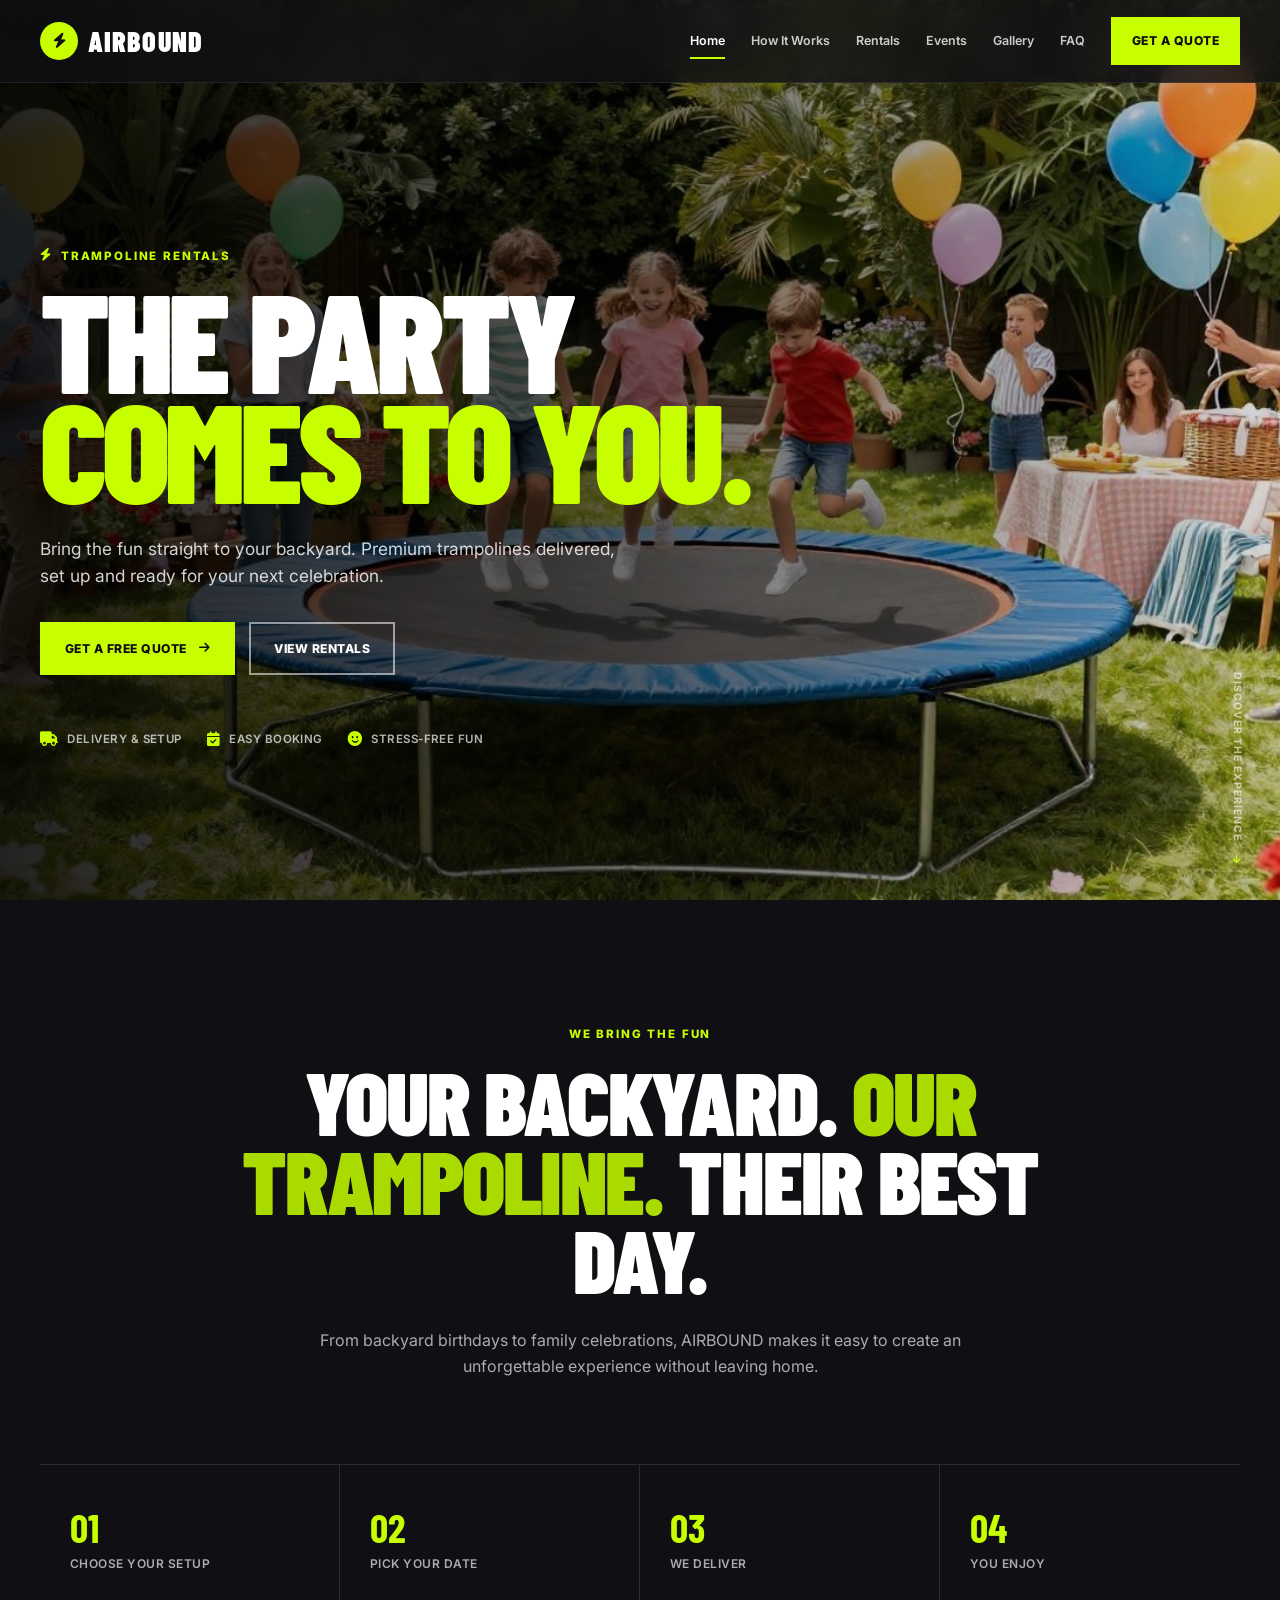
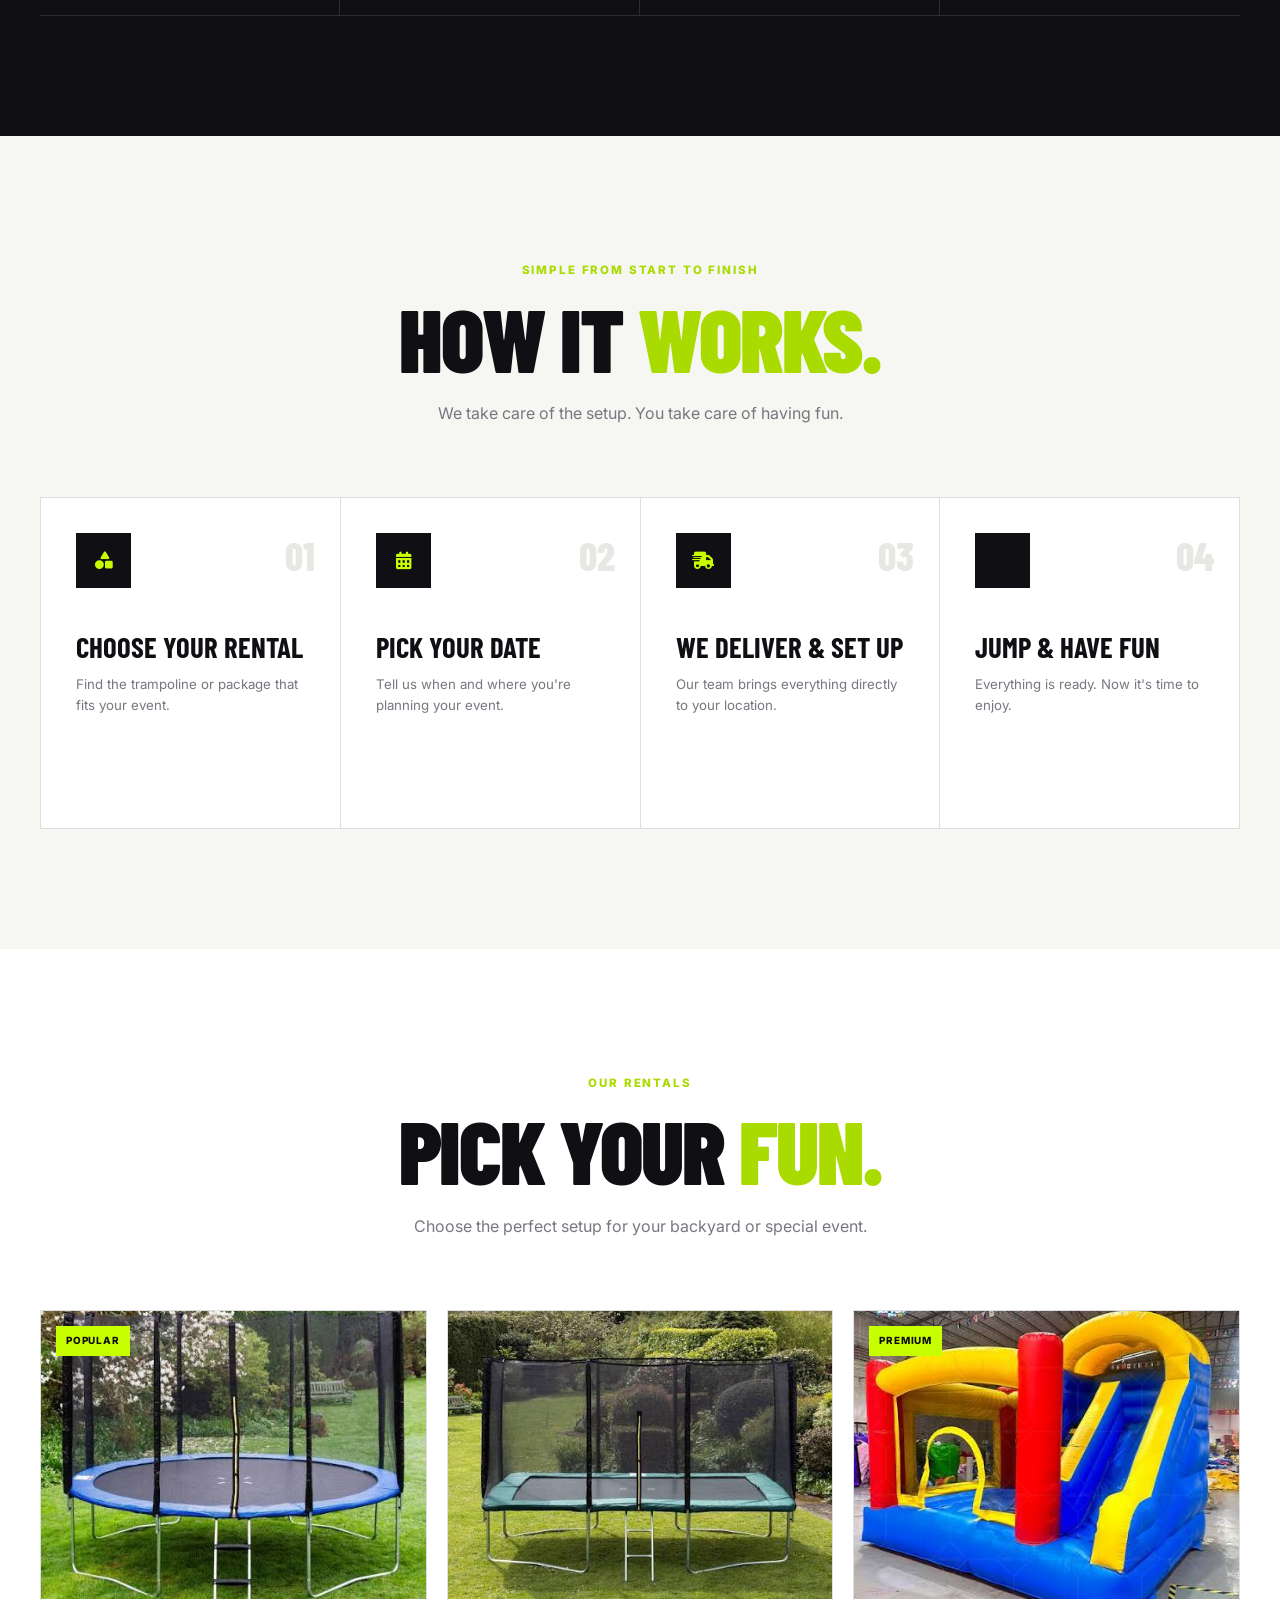
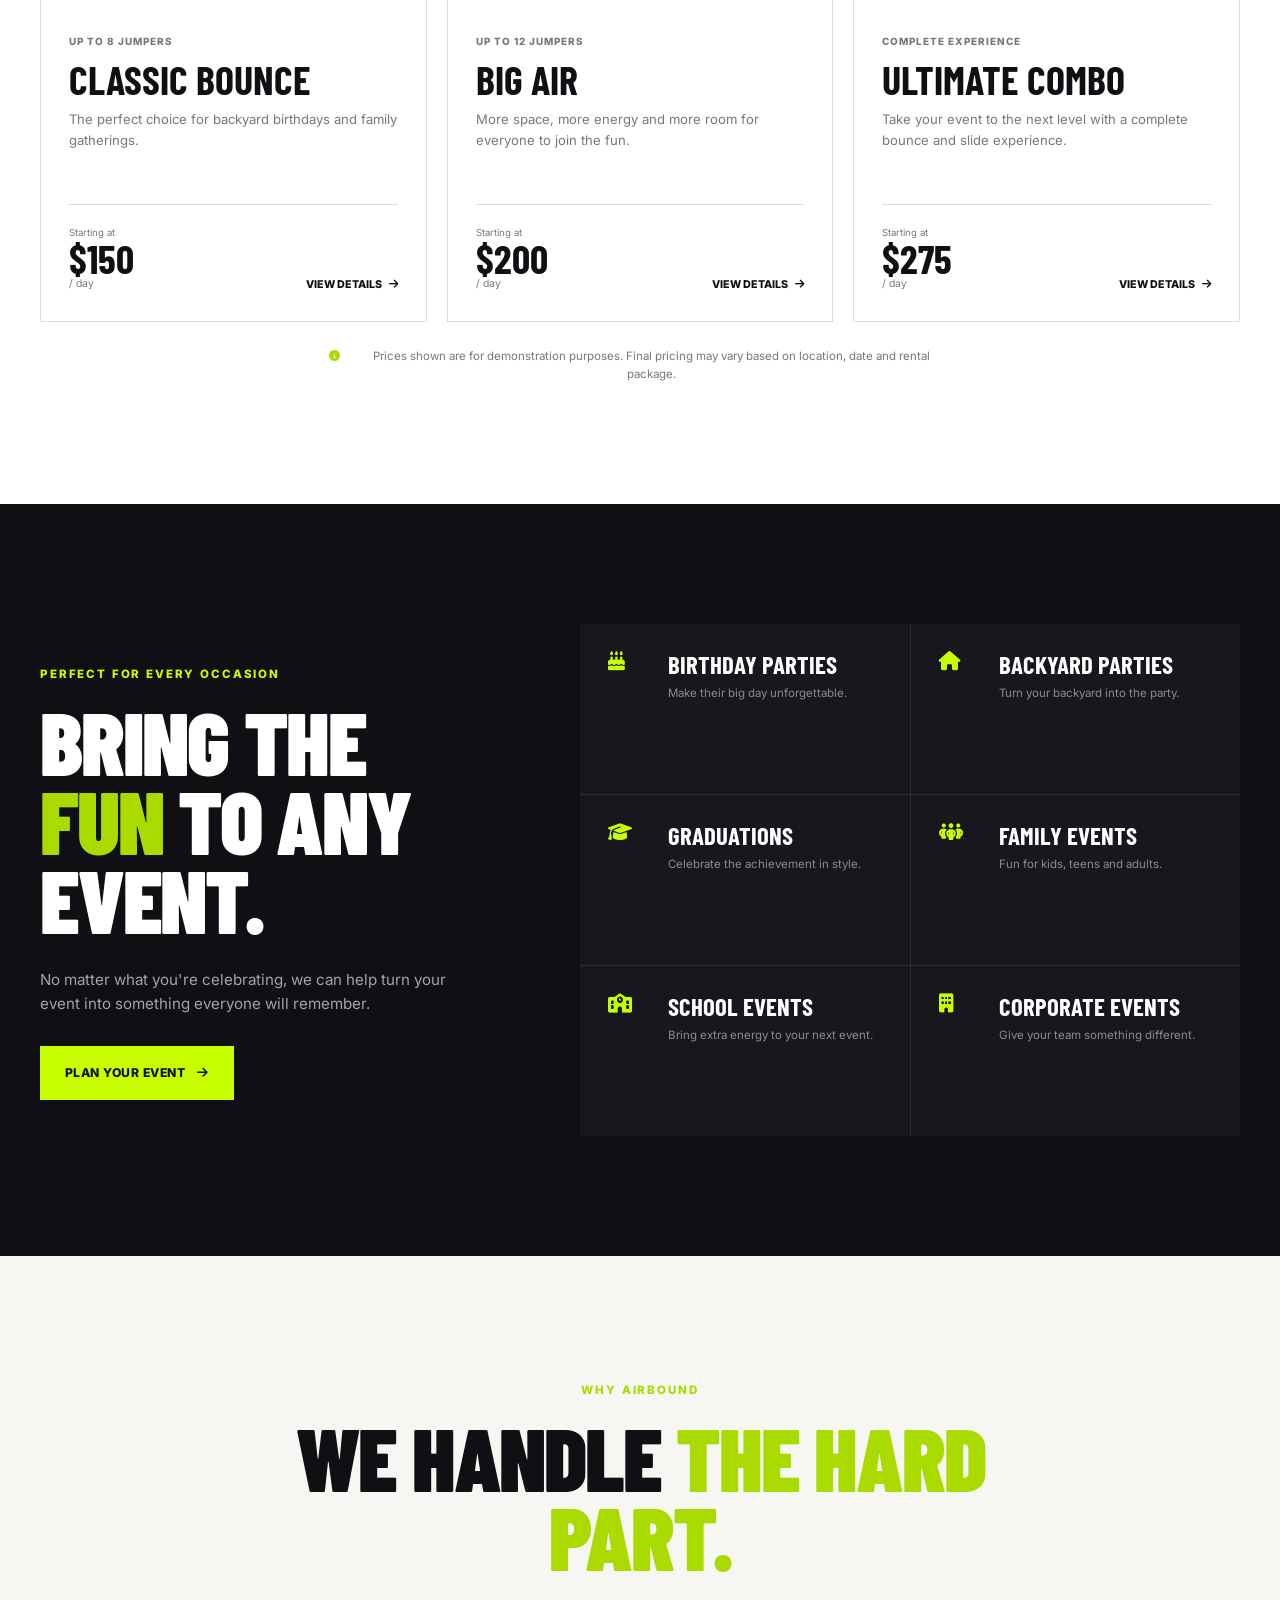
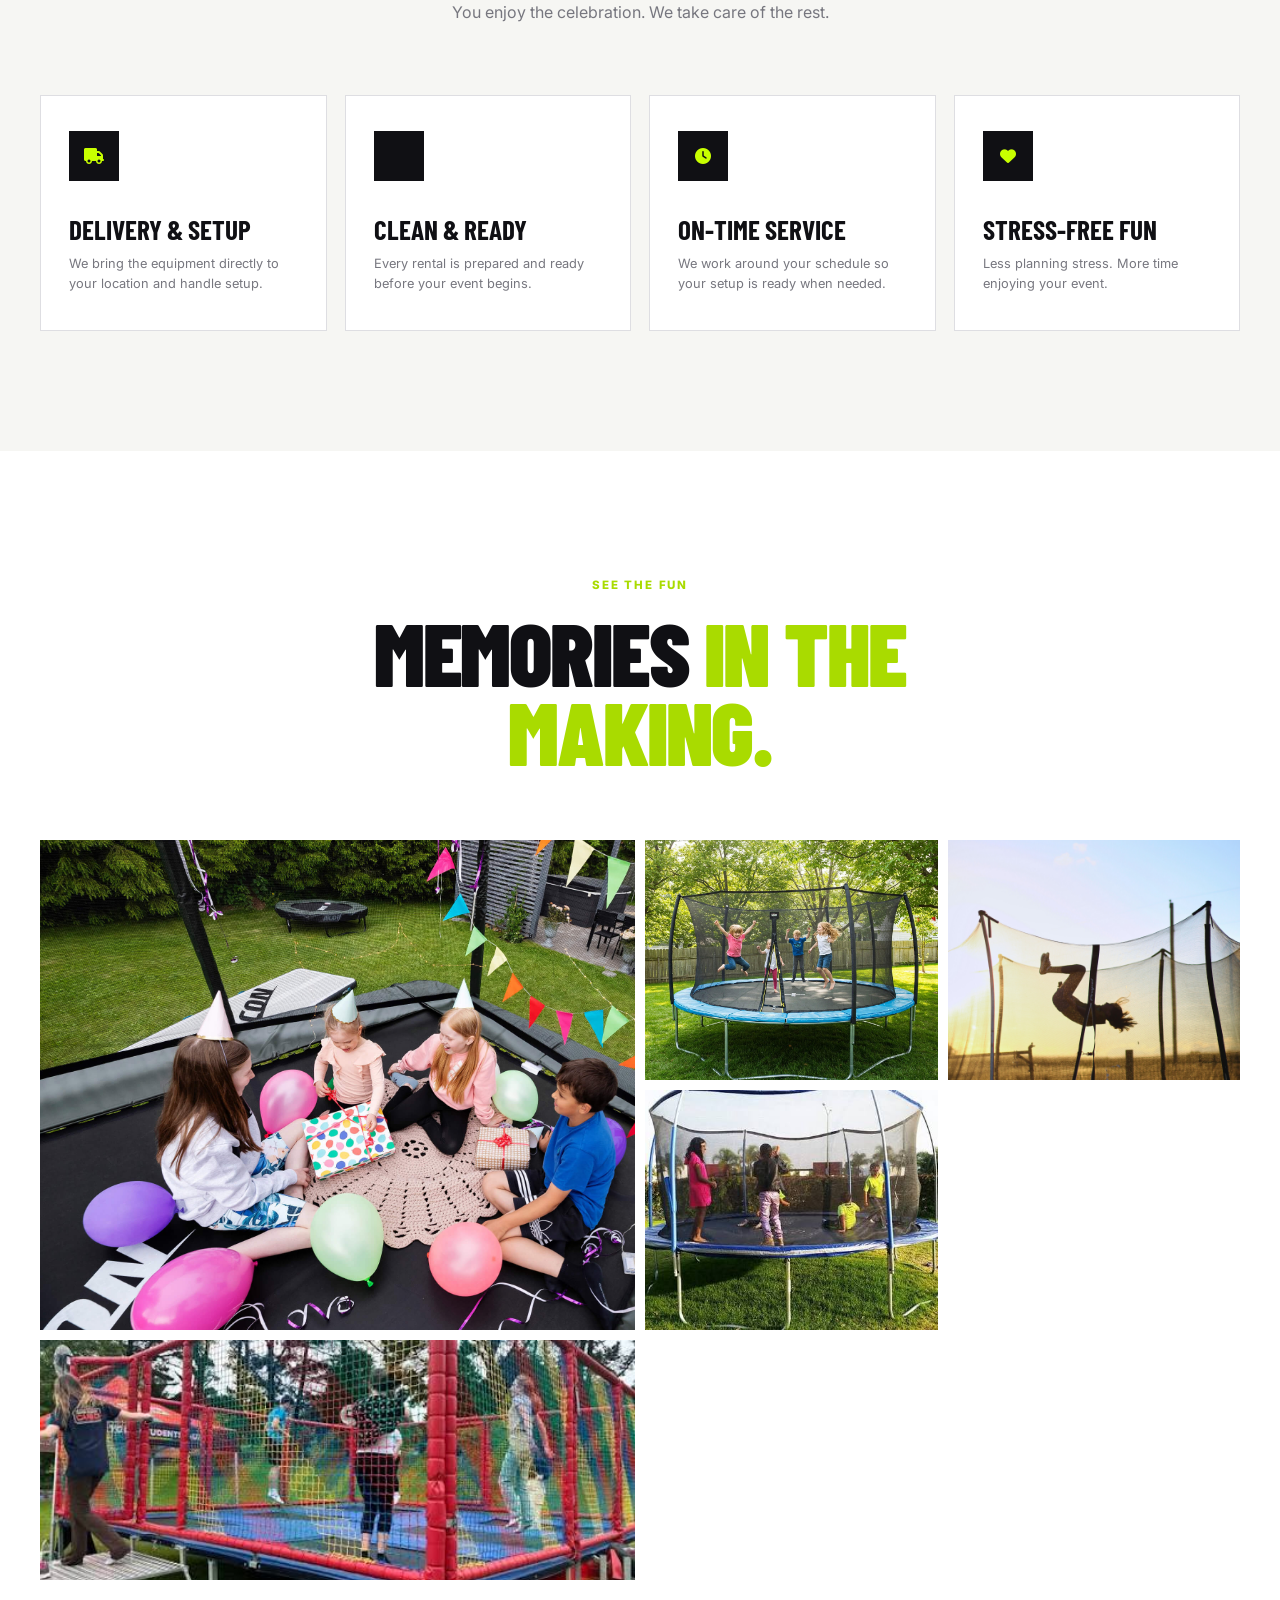
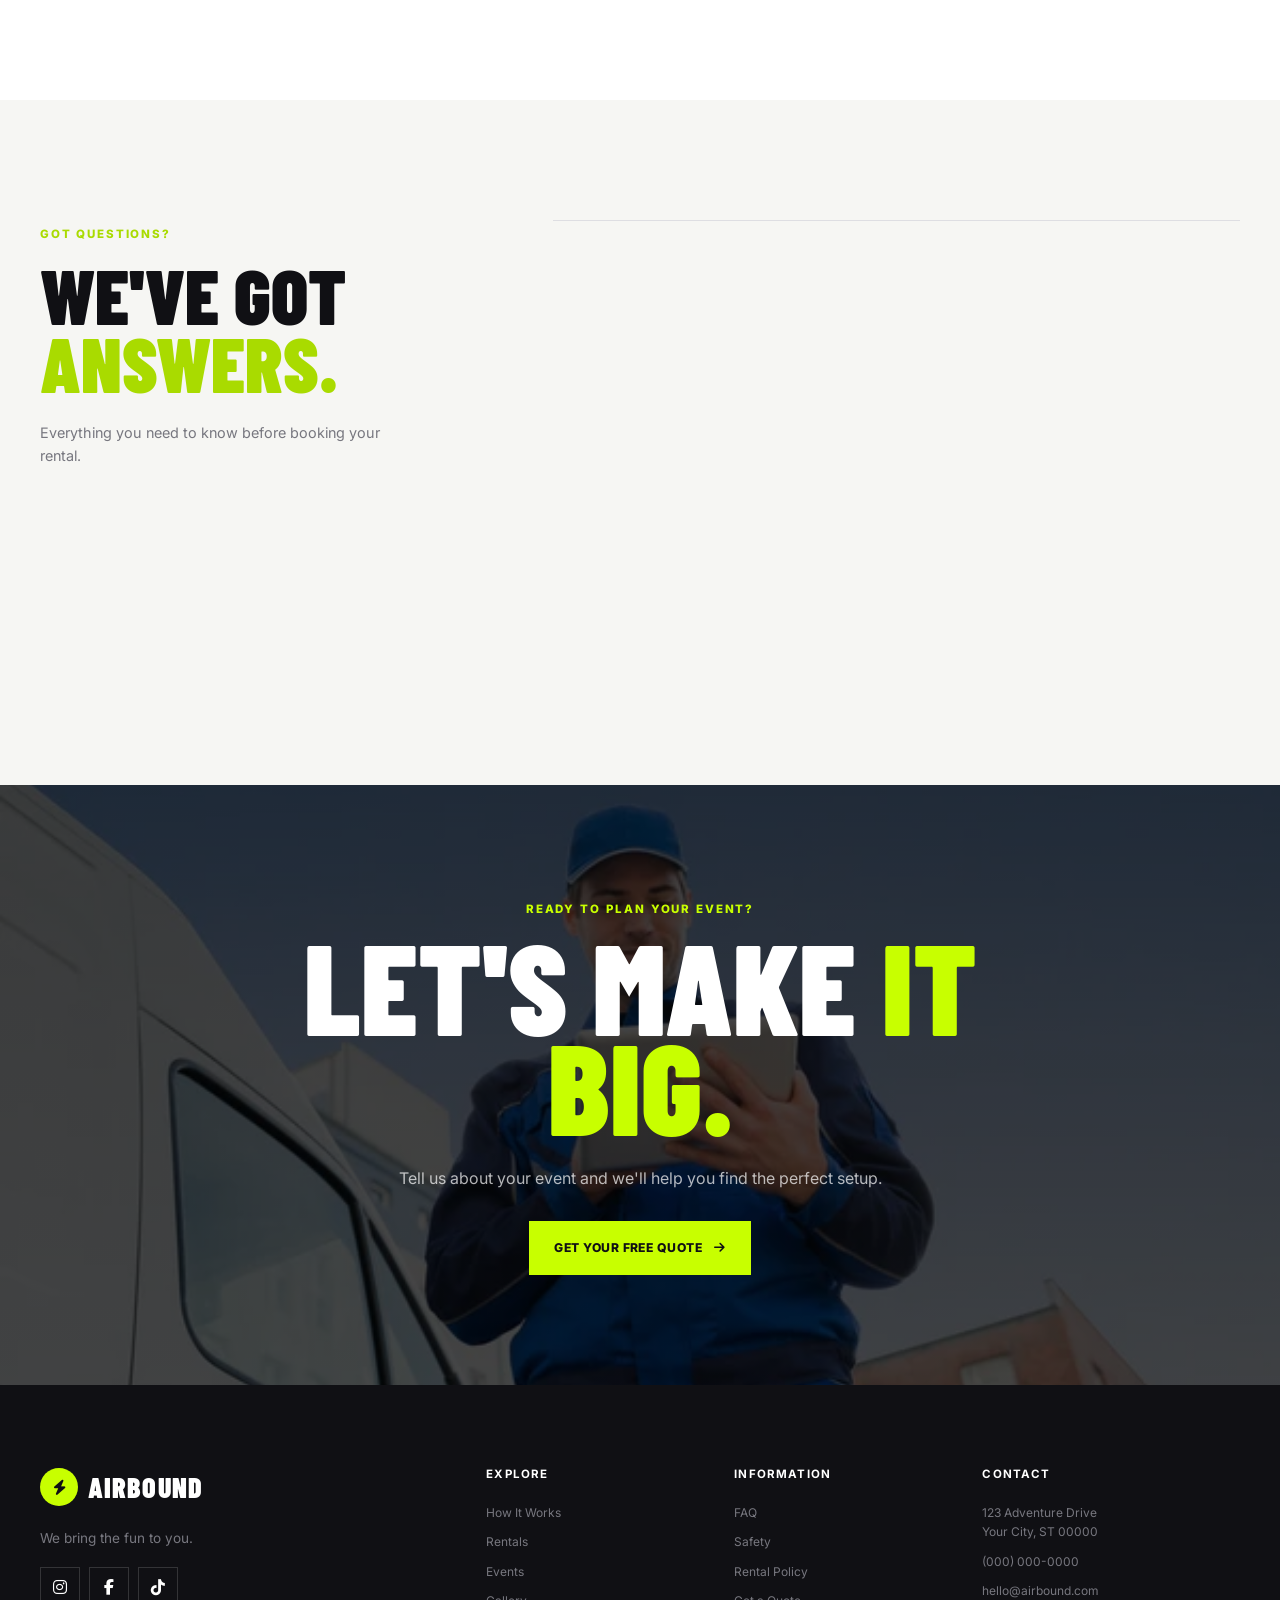
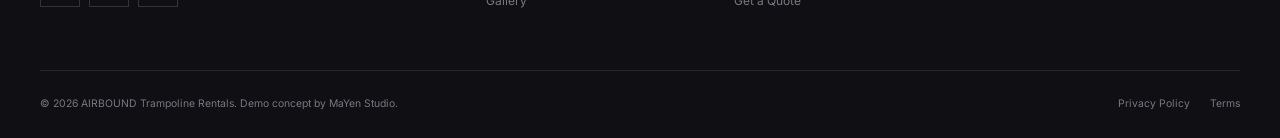
==== index.html @ fc6cb54b "Example" ====
<!DOCTYPE html>
<html lang="en">

<head>

    <meta charset="UTF-8">

    <meta
        name="viewport"
        content="width=device-width, initial-scale=1.0"
    >

    <meta
        name="description"
        content="AIRBOUND brings the fun to you. Premium trampoline rentals delivered and set up at your home, birthday party or special event."
    >

    <title>AIRBOUND | Trampoline Rentals</title>


    <!-- ================================
         CSS
    ================================= -->

    <link
        rel="stylesheet"
        href="public/css/styles.css"
    >


    <!-- ================================
         FONT AWESOME
    ================================= -->

    <link
        rel="stylesheet"
        href="https://cdnjs.cloudflare.com/ajax/libs/font-awesome/6.5.2/css/all.min.css"
    >


    <!-- ================================
         GOOGLE FONTS
    ================================= -->

    <link
        rel="preconnect"
        href="https://fonts.googleapis.com"
    >

    <link
        rel="preconnect"
        href="https://fonts.gstatic.com"
        crossorigin
    >

    <link
        href="https://fonts.googleapis.com/css2?family=Barlow+Condensed:wght@400;500;600;700;800;900&family=Inter:wght@400;500;600;700&display=swap"
        rel="stylesheet"
    >

    <link rel="icon" href="public/img/icon.png" type="image/x-icon">


</head>


<body>


    <!-- =====================================================
         NAVBAR
    ====================================================== -->

    <header
        class="navbar"
        id="navbar"
    >

        <div class="navbar-container">


            <!-- LOGO -->

            <a
                href="#home"
                class="logo"
            >

                <span class="logo-icon">
                    <i class="fa-solid fa-bolt"></i>
                </span>

                <span class="logo-text">
                    AIRBOUND
                </span>

            </a>


            <!-- DESKTOP NAVIGATION -->

            <nav class="desktop-nav">

                <a href="#home">
                    Home
                </a>

                <a href="#how-it-works">
                    How It Works
                </a>

                <a href="#rentals">
                    Rentals
                </a>

                <a href="#events">
                    Events
                </a>

                <a href="#gallery">
                    Gallery
                </a>

                <a href="#faq">
                    FAQ
                </a>

                <a
                    href="#quote"
                    class="nav-button"
                >
                    Get a Quote
                </a>

            </nav>


            <!-- MOBILE MENU BUTTON -->

            <button
                class="mobile-menu-button"
                id="mobile-menu-button"
                aria-label="Open menu"
                aria-expanded="false"
            >

                <i class="fa-solid fa-bars"></i>

            </button>

        </div>


        <!-- MOBILE NAVIGATION -->

        <nav
            class="mobile-nav"
            id="mobile-nav"
        >

            <a href="#home">
                Home
            </a>

            <a href="#how-it-works">
                How It Works
            </a>

            <a href="#rentals">
                Rentals
            </a>

            <a href="#events">
                Events
            </a>

            <a href="#gallery">
                Gallery
            </a>

            <a href="#faq">
                FAQ
            </a>

            <a
                href="#quote"
                class="nav-button"
            >
                Get a Quote
            </a>

        </nav>

    </header>



    <main>


        <!-- =====================================================
             HERO
        ====================================================== -->

        <section
            class="hero"
            id="home"
        >

            <div class="hero-overlay"></div>


            <div class="hero-content">


                <span class="section-eyebrow">

                    <i class="fa-solid fa-bolt"></i>

                    TRAMPOLINE RENTALS

                </span>


                <h1>

                    THE PARTY

                    <span>COMES TO YOU.</span>

                </h1>


                <p>

                    Bring the fun straight to your backyard.
                    Premium trampolines delivered, set up and
                    ready for your next celebration.

                </p>


                <div class="hero-buttons">


                    <a
                        href="#quote"
                        class="primary-button"
                    >

                        Get a Free Quote

                        <i class="fa-solid fa-arrow-right"></i>

                    </a>


                    <a
                        href="#rentals"
                        class="secondary-button"
                    >

                        View Rentals

                    </a>

                </div>


                <div class="hero-trust">


                    <div>

                        <i class="fa-solid fa-truck"></i>

                        <span>
                            Delivery & Setup
                        </span>

                    </div>


                    <div>

                        <i class="fa-solid fa-calendar-check"></i>

                        <span>
                            Easy Booking
                        </span>

                    </div>


                    <div>

                        <i class="fa-solid fa-face-smile"></i>

                        <span>
                            Stress-Free Fun
                        </span>

                    </div>


                </div>

            </div>


            <div class="hero-scroll">

                <span>
                    Discover the experience
                </span>

                <i class="fa-solid fa-arrow-down"></i>

            </div>

        </section>



        <!-- =====================================================
             INTRO / VALUE PROPOSITION
        ====================================================== -->

        <section class="intro section">

            <div class="container">


                <div class="intro-content">


                    <span class="section-eyebrow">

                        WE BRING THE FUN

                    </span>


                    <h2>

                        YOUR BACKYARD.

                        <span>OUR TRAMPOLINE.</span>

                        THEIR BEST DAY.

                    </h2>


                    <p>

                        From backyard birthdays to family
                        celebrations, AIRBOUND makes it easy
                        to create an unforgettable experience
                        without leaving home.

                    </p>

                </div>


                <div class="intro-stats">


                    <div class="intro-stat">

                        <strong>
                            01
                        </strong>

                        <span>
                            Choose your setup
                        </span>

                    </div>


                    <div class="intro-stat">

                        <strong>
                            02
                        </strong>

                        <span>
                            Pick your date
                        </span>

                    </div>


                    <div class="intro-stat">

                        <strong>
                            03
                        </strong>

                        <span>
                            We deliver
                        </span>

                    </div>


                    <div class="intro-stat">

                        <strong>
                            04
                        </strong>

                        <span>
                            You enjoy
                        </span>

                    </div>

                </div>

            </div>

        </section>



        <!-- =====================================================
             HOW IT WORKS
        ====================================================== -->

        <section
            class="how-it-works section"
            id="how-it-works"
        >

            <div class="container">


                <div class="section-heading">


                    <span class="section-eyebrow">

                        SIMPLE FROM START TO FINISH

                    </span>


                    <h2>

                        HOW IT

                        <span>WORKS.</span>

                    </h2>


                    <p>

                        We take care of the setup.
                        You take care of having fun.

                    </p>

                </div>


                <div class="steps-grid">


                    <!-- STEP 01 -->

                    <article class="step-card">


                        <span class="step-number">
                            01
                        </span>


                        <div class="step-icon">

                            <i class="fa-solid fa-shapes"></i>

                        </div>


                        <h3>
                            Choose Your Rental
                        </h3>


                        <p>

                            Find the trampoline or
                            package that fits your event.

                        </p>


                    </article>


                    <!-- STEP 02 -->

                    <article class="step-card">


                        <span class="step-number">
                            02
                        </span>


                        <div class="step-icon">

                            <i class="fa-solid fa-calendar-days"></i>

                        </div>


                        <h3>
                            Pick Your Date
                        </h3>


                        <p>

                            Tell us when and where
                            you're planning your event.

                        </p>


                    </article>


                    <!-- STEP 03 -->

                    <article class="step-card">


                        <span class="step-number">
                            03
                        </span>


                        <div class="step-icon">

                            <i class="fa-solid fa-truck-fast"></i>

                        </div>


                        <h3>
                            We Deliver & Set Up
                        </h3>


                        <p>

                            Our team brings everything
                            directly to your location.

                        </p>


                    </article>


                    <!-- STEP 04 -->

                    <article class="step-card">


                        <span class="step-number">
                            04
                        </span>


                        <div class="step-icon">

                            <i class="fa-solid fa-party-horn"></i>

                        </div>


                        <h3>
                            Jump & Have Fun
                        </h3>


                        <p>

                            Everything is ready.
                            Now it's time to enjoy.

                        </p>


                    </article>

                </div>

            </div>

        </section>



        <!-- =====================================================
             RENTALS
        ====================================================== -->

        <section
            class="rentals section"
            id="rentals"
        >

            <div class="container">


                <div class="section-heading">


                    <span class="section-eyebrow">

                        OUR RENTALS

                    </span>


                    <h2>

                        PICK YOUR

                        <span>FUN.</span>

                    </h2>


                    <p>

                        Choose the perfect setup for
                        your backyard or special event.

                    </p>

                </div>


                <div class="rentals-grid">


                    <!-- RENTAL 01 -->

                    <article class="rental-card">


                        <div class="rental-image">

                            <img
                                src="public/img/images.jpeg"
                                alt="Classic trampoline rental"
                            >

                            <span class="rental-tag">
                                POPULAR
                            </span>

                        </div>


                        <div class="rental-content">


                            <span class="rental-type">
                                UP TO 8 JUMPERS
                            </span>


                            <h3>
                                Classic Bounce
                            </h3>


                            <p>

                                The perfect choice for
                                backyard birthdays and
                                family gatherings.

                            </p>


                            <div class="rental-bottom">


                                <div class="rental-price">

                                    <span>
                                        Starting at
                                    </span>

                                    <strong>
                                        $150
                                    </strong>

                                    <small>
                                        / day
                                    </small>

                                </div>


                                <a href="#quote">

                                    View Details

                                    <i class="fa-solid fa-arrow-right"></i>

                                </a>

                            </div>

                        </div>

                    </article>



                    <!-- RENTAL 02 -->

                    <article class="rental-card">


                        <div class="rental-image">

                            <img
                                src="public/img/large.jpeg"
                                alt="Large trampoline rental"
                            >

                        </div>


                        <div class="rental-content">


                            <span class="rental-type">
                                UP TO 12 JUMPERS
                            </span>


                            <h3>
                                Big Air
                            </h3>


                            <p>

                                More space, more energy
                                and more room for everyone
                                to join the fun.

                            </p>


                            <div class="rental-bottom">


                                <div class="rental-price">

                                    <span>
                                        Starting at
                                    </span>

                                    <strong>
                                        $200
                                    </strong>

                                    <small>
                                        / day
                                    </small>

                                </div>


                                <a href="#quote">

                                    View Details

                                    <i class="fa-solid fa-arrow-right"></i>

                                </a>

                            </div>

                        </div>

                    </article>



                    <!-- RENTAL 03 -->

                    <article class="rental-card">


                        <div class="rental-image">

                            <img
                                src="public/img/inflable.jpeg"
                                alt="Trampoline combo rental"
                            >

                            <span class="rental-tag">
                                PREMIUM
                            </span>

                        </div>


                        <div class="rental-content">


                            <span class="rental-type">
                                COMPLETE EXPERIENCE
                            </span>


                            <h3>
                                Ultimate Combo
                            </h3>


                            <p>

                                Take your event to the next
                                level with a complete
                                bounce and slide experience.

                            </p>


                            <div class="rental-bottom">


                                <div class="rental-price">

                                    <span>
                                        Starting at
                                    </span>

                                    <strong>
                                        $275
                                    </strong>

                                    <small>
                                        / day
                                    </small>

                                </div>


                                <a href="#quote">

                                    View Details

                                    <i class="fa-solid fa-arrow-right"></i>

                                </a>

                            </div>

                        </div>

                    </article>

                </div>


                <div class="rentals-note">

                    <i class="fa-solid fa-circle-info"></i>

                    <p>

                        Prices shown are for demonstration
                        purposes. Final pricing may vary based
                        on location, date and rental package.

                    </p>

                </div>

            </div>

        </section>



        <!-- =====================================================
             EVENTS
        ====================================================== -->

        <section
            class="events section"
            id="events"
        >

            <div class="container">


                <div class="events-grid">


                    <div class="events-content">


                        <span class="section-eyebrow">

                            PERFECT FOR EVERY OCCASION

                        </span>


                        <h2>

                            BRING THE

                            <span>FUN</span>

                            TO ANY EVENT.

                        </h2>


                        <p>

                            No matter what you're celebrating,
                            we can help turn your event into
                            something everyone will remember.

                        </p>


                        <a
                            href="#quote"
                            class="primary-button"
                        >

                            Plan Your Event

                            <i class="fa-solid fa-arrow-right"></i>

                        </a>

                    </div>


                    <div class="event-types">


                        <div class="event-card">

                            <i class="fa-solid fa-cake-candles"></i>

                            <div>

                                <h3>
                                    Birthday Parties
                                </h3>

                                <p>
                                    Make their big day unforgettable.
                                </p>

                            </div>

                        </div>


                        <div class="event-card">

                            <i class="fa-solid fa-house"></i>

                            <div>

                                <h3>
                                    Backyard Parties
                                </h3>

                                <p>
                                    Turn your backyard into the party.
                                </p>

                            </div>

                        </div>


                        <div class="event-card">

                            <i class="fa-solid fa-graduation-cap"></i>

                            <div>

                                <h3>
                                    Graduations
                                </h3>

                                <p>
                                    Celebrate the achievement in style.
                                </p>

                            </div>

                        </div>


                        <div class="event-card">

                            <i class="fa-solid fa-people-group"></i>

                            <div>

                                <h3>
                                    Family Events
                                </h3>

                                <p>
                                    Fun for kids, teens and adults.
                                </p>

                            </div>

                        </div>


                        <div class="event-card">

                            <i class="fa-solid fa-school"></i>

                            <div>

                                <h3>
                                    School Events
                                </h3>

                                <p>
                                    Bring extra energy to your next event.
                                </p>

                            </div>

                        </div>


                        <div class="event-card">

                            <i class="fa-solid fa-building"></i>

                            <div>

                                <h3>
                                    Corporate Events
                                </h3>

                                <p>
                                    Give your team something different.
                                </p>

                            </div>

                        </div>

                    </div>

                </div>

            </div>

        </section>



        <!-- =====================================================
             WHY CHOOSE US
        ====================================================== -->

        <section class="why-us section">

            <div class="container">


                <div class="section-heading">


                    <span class="section-eyebrow">

                        WHY AIRBOUND

                    </span>


                    <h2>

                        WE HANDLE

                        <span>THE HARD PART.</span>

                    </h2>


                    <p>

                        You enjoy the celebration.
                        We take care of the rest.

                    </p>

                </div>


                <div class="benefits-grid">


                    <article class="benefit-card">

                        <div class="benefit-icon">

                            <i class="fa-solid fa-truck"></i>

                        </div>

                        <h3>
                            Delivery & Setup
                        </h3>

                        <p>

                            We bring the equipment directly
                            to your location and handle setup.

                        </p>

                    </article>


                    <article class="benefit-card">

                        <div class="benefit-icon">

                            <i class="fa-solid fa-sparkles"></i>

                        </div>

                        <h3>
                            Clean & Ready
                        </h3>

                        <p>

                            Every rental is prepared and
                            ready before your event begins.

                        </p>

                    </article>


                    <article class="benefit-card">

                        <div class="benefit-icon">

                            <i class="fa-solid fa-clock"></i>

                        </div>

                        <h3>
                            On-Time Service
                        </h3>

                        <p>

                            We work around your schedule
                            so your setup is ready when needed.

                        </p>

                    </article>


                    <article class="benefit-card">

                        <div class="benefit-icon">

                            <i class="fa-solid fa-heart"></i>

                        </div>

                        <h3>
                            Stress-Free Fun
                        </h3>

                        <p>

                            Less planning stress.
                            More time enjoying your event.

                        </p>

                    </article>

                </div>

            </div>

        </section>



        <!-- =====================================================
             GALLERY
        ====================================================== -->

        <section
            class="gallery section"
            id="gallery"
        >

            <div class="container">


                <div class="section-heading">


                    <span class="section-eyebrow">

                        SEE THE FUN

                    </span>


                    <h2>

                        MEMORIES

                        <span>IN THE MAKING.</span>

                    </h2>

                </div>


                <div class="gallery-grid">


                    <div class="gallery-item gallery-large">

                        <img
                            src="public/img/party.jpg"
                            alt="Trampoline party"
                        >

                    </div>


                    <div class="gallery-item">

                        <img
                            src="public/img/kids.jpeg"
                            alt="Kids enjoying a trampoline"
                        >

                    </div>


                    <div class="gallery-item">

                        <img
                            src="public/img/experience.jpg"
                            alt="Backyard trampoline setup"
                        >

                    </div>


                    <div class="gallery-item">

                        <img
                            src="public/img/kids2.jpeg"
                            alt="Birthday trampoline party"
                        >

                    </div>


                    <div class="gallery-item gallery-wide">

                        <img
                            src="public/img/family.jpeg"
                            alt="Family trampoline event"
                        >

                    </div>

                </div>

            </div>

        </section>



        <!-- =====================================================
             FAQ
        ====================================================== -->

        <section
            class="faq section"
            id="faq"
        >

            <div class="container">


                <div class="faq-grid">


                    <div class="faq-heading">


                        <span class="section-eyebrow">

                            GOT QUESTIONS?

                        </span>


                        <h2>

                            WE'VE GOT

                            <span>ANSWERS.</span>

                        </h2>


                        <p>

                            Everything you need to know
                            before booking your rental.

                        </p>

                    </div>


                    <div class="faq-list">


                        <!-- FAQ 01 -->

                        <div class="faq-item">


                            <button class="faq-question">

                                <span>
                                    How far do you deliver?
                                </span>

                                <i class="fa-solid fa-plus"></i>

                            </button>


                            <div class="faq-answer">

                                <p>

                                    Our delivery area depends
                                    on your location. Contact us
                                    with your event address and
                                    we'll confirm availability.

                                </p>

                            </div>

                        </div>


                        <!-- FAQ 02 -->

                        <div class="faq-item">


                            <button class="faq-question">

                                <span>
                                    How long is the rental?
                                </span>

                                <i class="fa-solid fa-plus"></i>

                            </button>


                            <div class="faq-answer">

                                <p>

                                    Standard rentals are available
                                    for the full day. Custom rental
                                    periods may also be available
                                    depending on your event.

                                </p>

                            </div>

                        </div>


                        <!-- FAQ 03 -->

                        <div class="faq-item">


                            <button class="faq-question">

                                <span>
                                    Do you handle setup and pickup?
                                </span>

                                <i class="fa-solid fa-plus"></i>

                            </button>


                            <div class="faq-answer">

                                <p>

                                    Yes. Our team handles delivery,
                                    setup and pickup so you can
                                    focus on enjoying your event.

                                </p>

                            </div>

                        </div>


                        <!-- FAQ 04 -->

                        <div class="faq-item">


                            <button class="faq-question">

                                <span>
                                    What happens if it rains?
                                </span>

                                <i class="fa-solid fa-plus"></i>

                            </button>


                            <div class="faq-answer">

                                <p>

                                    Weather policies vary by rental.
                                    Contact us as soon as possible
                                    if weather conditions affect
                                    your event.

                                </p>

                            </div>

                        </div>


                        <!-- FAQ 05 -->

                        <div class="faq-item">


                            <button class="faq-question">

                                <span>
                                    How much space do I need?
                                </span>

                                <i class="fa-solid fa-plus"></i>

                            </button>


                            <div class="faq-answer">

                                <p>

                                    Space requirements depend on
                                    the trampoline you choose.
                                    We'll help you determine whether
                                    your location is suitable.

                                </p>

                            </div>

                        </div>


                        <!-- FAQ 06 -->

                        <div class="faq-item">


                            <button class="faq-question">

                                <span>
                                    Do I need to provide anything?
                                </span>

                                <i class="fa-solid fa-plus"></i>

                            </button>


                            <div class="faq-answer">

                                <p>

                                    We'll provide everything included
                                    with your rental. We'll let you
                                    know ahead of time if anything
                                    additional is needed at your location.

                                </p>

                            </div>

                        </div>

                    </div>

                </div>

            </div>

        </section>



        <!-- =====================================================
             QUOTE CTA
        ====================================================== -->

        <section
            class="booking-cta"
            id="quote"
        >

            <div class="booking-overlay"></div>


            <div class="booking-content">


                <span class="section-eyebrow">

                    READY TO PLAN YOUR EVENT?

                </span>


                <h2>

                    LET'S MAKE

                    <span>IT BIG.</span>

                </h2>


                <p>

                    Tell us about your event and we'll
                    help you find the perfect setup.

                </p>


                <a
                    href="#"
                    class="primary-button"
                >

                    Get Your Free Quote

                    <i class="fa-solid fa-arrow-right"></i>

                </a>

            </div>

        </section>

    </main>



    <!-- =====================================================
         FOOTER
    ====================================================== -->

    <footer class="footer">

        <div class="container">


            <div class="footer-grid">


                <!-- BRAND -->

                <div class="footer-brand">


                    <a
                        href="#home"
                        class="logo"
                    >

                        <span class="logo-icon">

                            <i class="fa-solid fa-bolt"></i>

                        </span>


                        <span class="logo-text">

                            AIRBOUND

                        </span>

                    </a>


                    <p>

                        We bring the fun to you.

                    </p>


                    <div class="social-links">


                        <a
                            href="#"
                            aria-label="Instagram"
                        >

                            <i class="fa-brands fa-instagram"></i>

                        </a>


                        <a
                            href="#"
                            aria-label="Facebook"
                        >

                            <i class="fa-brands fa-facebook-f"></i>

                        </a>


                        <a
                            href="#"
                            aria-label="TikTok"
                        >

                            <i class="fa-brands fa-tiktok"></i>

                        </a>

                    </div>

                </div>



                <!-- EXPLORE -->

                <div class="footer-column">


                    <h3>
                        Explore
                    </h3>


                    <a href="#how-it-works">
                        How It Works
                    </a>

                    <a href="#rentals">
                        Rentals
                    </a>

                    <a href="#events">
                        Events
                    </a>

                    <a href="#gallery">
                        Gallery
                    </a>

                </div>



                <!-- INFORMATION -->

                <div class="footer-column">


                    <h3>
                        Information
                    </h3>


                    <a href="#faq">
                        FAQ
                    </a>

                    <a href="#">
                        Safety
                    </a>

                    <a href="#">
                        Rental Policy
                    </a>

                    <a href="#quote">
                        Get a Quote
                    </a>

                </div>



                <!-- CONTACT -->

                <div class="footer-column">


                    <h3>
                        Contact
                    </h3>


                    <p>

                        123 Adventure Drive
                        <br>

                        Your City, ST 00000

                    </p>


                    <p>

                        (000) 000-0000

                    </p>


                    <p>

                        hello@airbound.com

                    </p>

                </div>

            </div>



            <!-- FOOTER BOTTOM -->

            <div class="footer-bottom">


                <p>

                    © 2026 AIRBOUND Trampoline Rentals.

                    Demo concept by MaYen Studio.

                </p>


                <div>

                    <a href="#">
                        Privacy Policy
                    </a>

                    <a href="#">
                        Terms
                    </a>

                </div>

            </div>

        </div>

    </footer>



    <!-- =====================================================
         SCROLL TO TOP
    ====================================================== -->

    <button
        class="scroll-to-top"
        id="scroll-to-top"
        aria-label="Scroll to top"
    >

        <i class="fa-solid fa-arrow-up"></i>

    </button>



    <!-- =====================================================
         JAVASCRIPT
    ====================================================== -->

    <script
        src="public/js/script.js"
    ></script>


</body>

</html>
---- public/css/styles.css ----
/* =========================================================
   AIRBOUND — TRAMPOLINE RENTALS
   Main Stylesheet
========================================================= */


/* =========================================================
   VARIABLES
========================================================= */

:root {

    --black: #101014;
    --dark: #17171d;
    --dark-soft: #222229;

    --white: #ffffff;
    --off-white: #f6f6f3;
    --gray-light: #e7e7e4;
    --gray: #77777f;
    --gray-dark: #44444b;

    --accent: #c8ff00;
    --accent-dark: #a9db00;

    --border: #dedee2;

    --container: 1200px;

    --transition: 0.3s ease;

}


/* =========================================================
   RESET
========================================================= */

* {
    margin: 0;
    padding: 0;
    box-sizing: border-box;
}

html {
    scroll-behavior: smooth;

    scroll-padding-top: 90px;
}

body {
    font-family: "Inter", sans-serif;

    background: var(--white);
    color: var(--black);

    line-height: 1.6;

    overflow-x: hidden;
}

body.menu-open {
    overflow: hidden;
}

img {
    display: block;

    width: 100%;
}

a {
    color: inherit;

    text-decoration: none;
}

button {
    font: inherit;
}

ul {
    list-style: none;
}


/* =========================================================
   GLOBAL
========================================================= */

.container {
    width: min(
        calc(100% - 40px),
        var(--container)
    );

    margin: 0 auto;
}

.section {
    padding: 120px 0;
}

.section-eyebrow {
    display: inline-flex;

    align-items: center;

    gap: 8px;

    margin-bottom: 18px;

    color: var(--accent-dark);

    font-size: 0.72rem;

    font-weight: 800;

    letter-spacing: 0.16em;

    text-transform: uppercase;
}

.section-eyebrow i {
    font-size: 0.8rem;
}

.section-heading {
    max-width: 720px;

    margin: 0 auto 70px;

    text-align: center;
}

.section-heading h2,
.intro-content h2,
.events-content h2 {
    font-family: "Barlow Condensed", sans-serif;

    font-size: clamp(
        3.4rem,
        7vw,
        6rem
    );

    font-weight: 900;

    line-height: 0.88;

    letter-spacing: -0.025em;

    text-transform: uppercase;
}

.section-heading h2 span,
.intro-content h2 span,
.events-content h2 span {
    color: var(--accent-dark);
}

.section-heading p {
    max-width: 550px;

    margin: 25px auto 0;

    color: var(--gray);

    font-size: 1rem;
}


/* =========================================================
   BUTTONS
========================================================= */

.primary-button,
.secondary-button,
.nav-button {

    display: inline-flex;

    align-items: center;

    justify-content: center;

    gap: 12px;

    padding: 15px 23px;

    font-size: 0.76rem;

    font-weight: 800;

    letter-spacing: 0.04em;

    text-transform: uppercase;

    transition:
        transform var(--transition),
        background var(--transition),
        color var(--transition),
        border-color var(--transition);
}

.primary-button {

    background: var(--accent);

    color: var(--black);

    border: 2px solid var(--accent);
}

.primary-button:hover {

    background: var(--white);

    border-color: var(--white);

    transform: translateY(-3px);
}

.secondary-button {

    border: 2px solid rgba(
        255,
        255,
        255,
        0.55
    );

    color: var(--white);
}

.secondary-button:hover {

    background: var(--white);

    border-color: var(--white);

    color: var(--black);
}


/* =========================================================
   NAVBAR
========================================================= */

.navbar {

    position: fixed;

    top: 0;
    left: 0;

    width: 100%;

    z-index: 1000;

    background: rgba(
        16,
        16,
        20,
        0.82
    );

    backdrop-filter: blur(15px);

    border-bottom: 1px solid rgba(
        255,
        255,
        255,
        0.08
    );

    transition:
        background var(--transition),
        box-shadow var(--transition);
}

.navbar.scrolled {

    background: rgba(
        16,
        16,
        20,
        0.98
    );

    box-shadow:
        0 12px 35px rgba(
            0,
            0,
            0,
            0.2
        );
}

.navbar-container {

    width: min(
        calc(100% - 40px),
        var(--container)
    );

    min-height: 82px;

    margin: 0 auto;

    display: flex;

    align-items: center;

    justify-content: space-between;
}


/* Logo */

.logo {

    display: inline-flex;

    align-items: center;

    gap: 10px;

    color: var(--white);
}

.logo-icon {

    width: 38px;
    height: 38px;

    display: grid;

    place-items: center;

    background: var(--accent);

    color: var(--black);

    border-radius: 50%;

    font-size: 0.95rem;
}

.logo-text {

    font-family: "Barlow Condensed", sans-serif;

    font-size: 1.75rem;

    font-weight: 900;

    letter-spacing: 0.04em;
}


/* Desktop navigation */

.desktop-nav {

    display: flex;

    align-items: center;

    gap: 26px;
}

.desktop-nav > a:not(.nav-button) {

    position: relative;

    color: rgba(
        255,
        255,
        255,
        0.78
    );

    font-size: 0.78rem;

    font-weight: 600;

    transition: color var(--transition);
}

.desktop-nav > a:not(.nav-button)::after {

    content: "";

    position: absolute;

    left: 0;
    bottom: -8px;

    width: 0;
    height: 2px;

    background: var(--accent);

    transition: width var(--transition);
}

.desktop-nav > a:not(.nav-button):hover {

    color: var(--white);
}

.desktop-nav > a:not(.nav-button):hover::after {

    width: 100%;
}


/* Active navigation */

.desktop-nav > a.active:not(.nav-button) {

    color: var(--white);
}

.desktop-nav > a.active:not(.nav-button)::after {

    width: 100%;
}


/* Nav CTA */

.nav-button {

    padding: 12px 19px;

    background: var(--accent);

    color: var(--black);

    border: 2px solid var(--accent);
}

.nav-button:hover {

    background: var(--white);

    border-color: var(--white);

    transform: translateY(-2px);
}


/* Mobile menu */

.mobile-menu-button {

    display: none;

    width: 44px;
    height: 44px;

    place-items: center;

    background: transparent;

    border: 1px solid rgba(
        255,
        255,
        255,
        0.2
    );

    color: var(--white);

    cursor: pointer;
}

.mobile-nav {

    display: none;
}


/* =========================================================
   HERO
========================================================= */

.hero {

    position: relative;

    min-height: 100vh;

    display: flex;

    align-items: center;

    background-image:
        url("../img/back.jpeg");

    background-size: cover;

    background-position: center;

    color: var(--white);

    overflow: hidden;
}

.hero-overlay {

    position: absolute;

    inset: 0;

    background:
        linear-gradient(
            90deg,
            rgba(0, 0, 0, 0.86) 0%,
            rgba(0, 0, 0, 0.62) 42%,
            rgba(0, 0, 0, 0.12) 100%
        );
}

.hero-content {

    position: relative;

    z-index: 2;

    width: min(
        calc(100% - 40px),
        var(--container)
    );

    margin: 0 auto;

    padding-top: 90px;
}

.hero-content .section-eyebrow {

    color: var(--accent);
}

.hero-content h1 {

    max-width: 900px;

    font-family:
        "Barlow Condensed",
        sans-serif;

    font-size: clamp(
        5rem,
        11vw,
        10rem
    );

    font-weight: 900;

    line-height: 0.78;

    letter-spacing: -0.035em;

    text-transform: uppercase;
}

.hero-content h1 span {

    display: block;

    color: var(--accent);
}

.hero-content > p {

    max-width: 590px;

    margin: 32px 0;

    color: rgba(
        255,
        255,
        255,
        0.82
    );

    font-size: 1.08rem;
}

.hero-buttons {

    display: flex;

    flex-wrap: wrap;

    gap: 14px;
}

.hero-trust {

    margin-top: 55px;

    display: flex;

    flex-wrap: wrap;

    gap: 25px;
}

.hero-trust div {

    display: flex;

    align-items: center;

    gap: 9px;

    color: rgba(
        255,
        255,
        255,
        0.7
    );

    font-size: 0.72rem;

    font-weight: 600;

    text-transform: uppercase;

    letter-spacing: 0.04em;
}

.hero-trust i {

    color: var(--accent);

    font-size: 0.9rem;
}

.hero-scroll {

    position: absolute;

    right: 35px;
    bottom: 35px;

    z-index: 2;

    display: flex;

    align-items: center;

    gap: 12px;

    color: rgba(
        255,
        255,
        255,
        0.6
    );

    font-size: 0.65rem;

    font-weight: 700;

    letter-spacing: 0.1em;

    text-transform: uppercase;

    writing-mode: vertical-rl;
}

.hero-scroll i {

    color: var(--accent);
}


/* =========================================================
   INTRO
========================================================= */

.intro {

    background: var(--black);

    color: var(--white);
}

.intro-content {

    max-width: 900px;

    margin: 0 auto;

    text-align: center;
}

.intro-content .section-eyebrow {

    color: var(--accent);
}

.intro-content h2 {

    font-size: clamp(
        3.4rem,
        7vw,
        6.5rem
    );
}

.intro-content p {

    max-width: 650px;

    margin: 30px auto 0;

    color: rgba(
        255,
        255,
        255,
        0.65
    );

    font-size: 1rem;
}

.intro-stats {

    margin-top: 85px;

    display: grid;

    grid-template-columns:
        repeat(4, 1fr);

    border-top: 1px solid rgba(
        255,
        255,
        255,
        0.12
    );

    border-bottom: 1px solid rgba(
        255,
        255,
        255,
        0.12
    );
}

.intro-stat {

    min-height: 150px;

    padding: 30px;

    display: flex;

    flex-direction: column;

    justify-content: center;

    gap: 7px;

    border-right: 1px solid rgba(
        255,
        255,
        255,
        0.12
    );
}

.intro-stat:last-child {

    border-right: none;
}

.intro-stat strong {

    font-family:
        "Barlow Condensed",
        sans-serif;

    color: var(--accent);

    font-size: 2.5rem;

    line-height: 1;
}

.intro-stat span {

    color: rgba(
        255,
        255,
        255,
        0.65
    );

    font-size: 0.75rem;

    font-weight: 600;

    text-transform: uppercase;

    letter-spacing: 0.04em;
}


/* =========================================================
   HOW IT WORKS
========================================================= */

.how-it-works {

    background: var(--off-white);
}

.steps-grid {

    display: grid;

    grid-template-columns:
        repeat(4, 1fr);

    gap: 1px;

    background: var(--border);

    border: 1px solid var(--border);
}

.step-card {

    position: relative;

    min-height: 330px;

    padding: 35px;

    background: var(--white);

    transition:
        background var(--transition),
        transform var(--transition);
}

.step-card:hover {

    background: var(--black);

    color: var(--white);

    transform: translateY(-5px);

    z-index: 2;
}

.step-number {

    position: absolute;

    top: 25px;
    right: 25px;

    color: var(--gray-light);

    font-family:
        "Barlow Condensed",
        sans-serif;

    font-size: 2.5rem;

    font-weight: 800;

    transition: color var(--transition);
}

.step-card:hover .step-number {

    color: rgba(
        255,
        255,
        255,
        0.15
    );
}

.step-icon {

    width: 55px;
    height: 55px;

    margin-bottom: 45px;

    display: grid;

    place-items: center;

    background: var(--black);

    color: var(--accent);

    font-size: 1.1rem;

    transition:
        background var(--transition),
        color var(--transition);
}

.step-card:hover .step-icon {

    background: var(--accent);

    color: var(--black);
}

.step-card h3 {

    margin-bottom: 12px;

    font-family:
        "Barlow Condensed",
        sans-serif;

    font-size: 1.8rem;

    line-height: 1;

    text-transform: uppercase;
}

.step-card p {

    color: var(--gray);

    font-size: 0.83rem;

    transition: color var(--transition);
}

.step-card:hover p {

    color: rgba(
        255,
        255,
        255,
        0.65
    );
}


/* =========================================================
   RENTALS
========================================================= */

.rentals {

    background: var(--white);
}

.rentals-grid {

    display: grid;

    grid-template-columns:
        repeat(3, 1fr);

    gap: 20px;
}

.rental-card {

    background: var(--white);

    border: 1px solid var(--border);

    transition:
        transform var(--transition),
        box-shadow var(--transition);
}

.rental-card:hover {

    transform: translateY(-8px);

    box-shadow:
        0 20px 50px rgba(
            0,
            0,
            0,
            0.1
        );
}

.rental-image {

    position: relative;

    overflow: hidden;
}

.rental-image img {

    aspect-ratio: 4 / 3;

    object-fit: cover;

    transition:
        transform 0.7s ease;
}

.rental-card:hover .rental-image img {

    transform: scale(1.05);
}

.rental-tag {

    position: absolute;

    top: 15px;
    left: 15px;

    padding: 7px 10px;

    background: var(--accent);

    color: var(--black);

    font-size: 0.62rem;

    font-weight: 800;

    letter-spacing: 0.08em;
}

.rental-content {

    padding: 28px;
}

.rental-type {

    color: var(--gray);

    font-size: 0.62rem;

    font-weight: 800;

    letter-spacing: 0.1em;
}

.rental-content h3 {

    margin: 8px 0 12px;

    font-family:
        "Barlow Condensed",
        sans-serif;

    font-size: 2.5rem;

    line-height: 0.9;

    text-transform: uppercase;
}

.rental-content > p {

    min-height: 70px;

    color: var(--gray);

    font-size: 0.82rem;
}

.rental-bottom {

    margin-top: 25px;

    padding-top: 20px;

    display: flex;

    align-items: flex-end;

    justify-content: space-between;

    gap: 15px;

    border-top: 1px solid var(--border);
}

.rental-price {

    display: flex;

    flex-direction: column;
}

.rental-price span {

    color: var(--gray);

    font-size: 0.6rem;
}

.rental-price strong {

    font-family:
        "Barlow Condensed",
        sans-serif;

    font-size: 2.5rem;

    line-height: 0.9;
}

.rental-price small {

    color: var(--gray);

    font-size: 0.65rem;
}

.rental-bottom > a {

    display: inline-flex;

    align-items: center;

    gap: 7px;

    color: var(--black);

    font-size: 0.67rem;

    font-weight: 800;

    text-transform: uppercase;
}

.rental-bottom > a:hover {

    color: var(--accent-dark);
}

.rentals-note {

    margin-top: 25px;

    display: flex;

    align-items: flex-start;

    justify-content: center;

    gap: 10px;

    color: var(--gray);

    text-align: center;

    font-size: 0.72rem;
}

.rentals-note i {

    margin-top: 4px;

    color: var(--accent-dark);
}

.rentals-note p {

    max-width: 600px;
}


/* =========================================================
   EVENTS
========================================================= */

.events {

    background: var(--black);

    color: var(--white);
}

.events-grid {

    display: grid;

    grid-template-columns:
        0.8fr 1.2fr;

    gap: 100px;

    align-items: center;
}

.events-content h2 {

    max-width: 600px;
}

.events-content .section-eyebrow {

    color: var(--accent);
}

.events-content > p {

    max-width: 500px;

    margin: 30px 0;

    color: rgba(
        255,
        255,
        255,
        0.62
    );

    font-size: 0.95rem;
}

.event-types {

    display: grid;

    grid-template-columns:
        repeat(2, 1fr);

    gap: 1px;

    background: rgba(
        255,
        255,
        255,
        0.12
    );
}

.event-card {

    min-height: 170px;

    padding: 28px;

    display: flex;

    align-items: flex-start;

    gap: 20px;

    background: var(--dark);

    transition:
        background var(--transition);
}

.event-card:hover {

    background: var(--dark-soft);
}

.event-card > i {

    width: 40px;

    color: var(--accent);

    font-size: 1.2rem;
}

.event-card h3 {

    margin-bottom: 7px;

    font-family:
        "Barlow Condensed",
        sans-serif;

    font-size: 1.55rem;

    line-height: 1;

    text-transform: uppercase;
}

.event-card p {

    color: rgba(
        255,
        255,
        255,
        0.5
    );

    font-size: 0.72rem;
}


/* =========================================================
   WHY US
========================================================= */

.why-us {

    background: var(--off-white);
}

.benefits-grid {

    display: grid;

    grid-template-columns:
        repeat(4, 1fr);

    gap: 18px;
}

.benefit-card {

    padding: 35px 28px;

    background: var(--white);

    border: 1px solid var(--border);

    transition:
        transform var(--transition),
        box-shadow var(--transition);
}

.benefit-card:hover {

    transform: translateY(-6px);

    box-shadow:
        0 15px 35px rgba(
            0,
            0,
            0,
            0.07
        );
}

.benefit-icon {

    width: 50px;
    height: 50px;

    margin-bottom: 35px;

    display: grid;

    place-items: center;

    background: var(--black);

    color: var(--accent);
}

.benefit-card h3 {

    margin-bottom: 10px;

    font-family:
        "Barlow Condensed",
        sans-serif;

    font-size: 1.7rem;

    line-height: 1;

    text-transform: uppercase;
}

.benefit-card p {

    color: var(--gray);

    font-size: 0.8rem;
}


/* =========================================================
   GALLERY
========================================================= */

.gallery {

    background: var(--white);
}

.gallery-grid {

    display: grid;

    grid-template-columns:
        repeat(4, 1fr);

    grid-auto-rows: 240px;

    gap: 10px;
}

.gallery-item {

    position: relative;

    overflow: hidden;

    background: var(--gray-light);
}

.gallery-item img {

    width: 100%;
    height: 100%;

    object-fit: cover;

    transition:
        transform 0.6s ease;
}

.gallery-item:hover img {

    transform: scale(1.06);
}

.gallery-large {

    grid-column: span 2;

    grid-row: span 2;
}

.gallery-wide {

    grid-column: span 2;
}


/* =========================================================
   FAQ
========================================================= */

.faq {

    background: var(--off-white);
}

.faq-grid {

    display: grid;

    grid-template-columns:
        0.75fr 1.25fr;

    gap: 100px;
}

.faq-heading h2 {

    font-family:
        "Barlow Condensed",
        sans-serif;

    font-size: clamp(
        3.5rem,
        6vw,
        5.5rem
    );

    font-weight: 900;

    line-height: 0.88;

    text-transform: uppercase;
}

.faq-heading h2 span {

    color: var(--accent-dark);
}

.faq-heading p {

    max-width: 350px;

    margin-top: 25px;

    color: var(--gray);

    font-size: 0.9rem;
}

.faq-list {

    border-top: 1px solid var(--border);
}

.faq-item {

    border-bottom: 1px solid var(--border);
}

.faq-question {

    width: 100%;

    padding: 25px 0;

    display: flex;

    align-items: center;

    justify-content: space-between;

    gap: 20px;

    background: transparent;

    border: none;

    color: var(--black);

    text-align: left;

    cursor: pointer;
}

.faq-question span {

    font-size: 0.9rem;

    font-weight: 700;
}

.faq-question i {

    transition:
        transform var(--transition),
        color var(--transition);
}

.faq-item.active
.faq-question i {

    color: var(--accent-dark);

    transform: rotate(45deg);
}

.faq-answer {

    max-height: 0;

    overflow: hidden;

    transition:
        max-height 0.4s ease;
}

.faq-answer p {

    padding:
        0 40px 25px 0;

    color: var(--gray);

    font-size: 0.82rem;
}


/* =========================================================
   BOOKING CTA
========================================================= */

.booking-cta {

    position: relative;

    min-height: 600px;

    display: flex;

    align-items: center;

    justify-content: center;

    background-image:
        url("../img/entrega.jpg");

    background-size: cover;

    background-position: center;

    color: var(--white);

    text-align: center;
}

.booking-overlay {

    position: absolute;

    inset: 0;

    background:
        linear-gradient(
            rgba(0, 0, 0, 0.75),
            rgba(0, 0, 0, 0.72)
        );
}

.booking-content {

    position: relative;

    z-index: 2;

    width: min(
        calc(100% - 40px),
        850px
    );
}

.booking-content .section-eyebrow {

    color: var(--accent);
}

.booking-content h2 {

    font-family:
        "Barlow Condensed",
        sans-serif;

    font-size: clamp(
        4.5rem,
        10vw,
        9rem
    );

    font-weight: 900;

    line-height: 0.78;

    text-transform: uppercase;
}

.booking-content h2 span {

    color: var(--accent);
}

.booking-content p {

    max-width: 550px;

    margin: 30px auto;

    color: rgba(
        255,
        255,
        255,
        0.7
    );
}

.booking-content .primary-button {

    margin: 0 auto;
}


/* =========================================================
   FOOTER
========================================================= */

.footer {

    padding: 80px 0 25px;

    background: var(--black);

    color: var(--white);
}

.footer-grid {

    display: grid;

    grid-template-columns:
        2fr 1fr 1fr 1.3fr;

    gap: 50px;

    padding-bottom: 60px;

    border-bottom:
        1px solid rgba(
            255,
            255,
            255,
            0.1
        );
}

.footer-brand > p {

    margin: 18px 0;

    color: var(--gray);

    font-size: 0.85rem;
}

.social-links {

    display: flex;

    gap: 9px;
}

.social-links a {

    width: 40px;
    height: 40px;

    display: grid;

    place-items: center;

    border:
        1px solid rgba(
            255,
            255,
            255,
            0.15
        );

    color: var(--white);

    transition:
        background var(--transition),
        color var(--transition);
}

.social-links a:hover {

    background: var(--accent);

    color: var(--black);
}

.footer-column {

    display: flex;

    flex-direction: column;

    gap: 10px;
}

.footer-column h3 {

    margin-bottom: 10px;

    font-size: 0.72rem;

    letter-spacing: 0.1em;

    text-transform: uppercase;
}

.footer-column a,
.footer-column p {

    color: var(--gray);

    font-size: 0.75rem;

    transition:
        color var(--transition);
}

.footer-column a:hover {

    color: var(--accent);
}

.footer-bottom {

    padding-top: 25px;

    display: flex;

    align-items: center;

    justify-content: space-between;

    gap: 20px;

    color: var(--gray);

    font-size: 0.65rem;
}

.footer-bottom div {

    display: flex;

    gap: 20px;
}

.footer-bottom a:hover {

    color: var(--white);
}


/* =========================================================
   SCROLL TO TOP
========================================================= */

.scroll-to-top {

    position: fixed;

    right: 25px;
    bottom: 25px;

    width: 48px;
    height: 48px;

    display: grid;

    place-items: center;

    background: var(--accent);

    color: var(--black);

    border: none;

    cursor: pointer;

    opacity: 0;

    visibility: hidden;

    transform: translateY(15px);

    transition:
        opacity var(--transition),
        visibility var(--transition),
        transform var(--transition),
        background var(--transition);
    
    z-index: 900;
}

.scroll-to-top.visible {

    opacity: 1;

    visibility: visible;

    transform: translateY(0);
}

.scroll-to-top:hover {

    background: var(--black);

    color: var(--accent);
}


/* =========================================================
   SCROLL REVEAL
========================================================= */

.reveal {

    opacity: 0;

    transform: translateY(35px);

    transition:
        opacity 0.7s ease,
        transform 0.7s ease;
}

.reveal.revealed {

    opacity: 1;

    transform: translateY(0);
}


/* =========================================================
   RESPONSIVE — TABLET
========================================================= */

@media (max-width: 1050px) {


    /* Navigation */

    .desktop-nav {

        display: none;
    }

    .mobile-menu-button {

        display: grid;
    }

    .mobile-nav {

        position: absolute;

        top: 82px;
        left: 0;

        width: 100%;

        padding: 20px;

        display: flex;

        flex-direction: column;

        gap: 0;

        background: var(--black);

        border-top:
            1px solid rgba(
                255,
                255,
                255,
                0.08
            );

        transform: translateY(-120%);

        transition:
            transform 0.4s ease;
    }

    .mobile-nav.active {

        transform: translateY(0);
    }

    .mobile-nav > a:not(.nav-button) {

        padding: 14px 0;

        color: rgba(
            255,
            255,
            255,
            0.8
        );

        border-bottom:
            1px solid rgba(
                255,
                255,
                255,
                0.08
            );

        font-size: 0.85rem;
    }

    .mobile-nav .nav-button {

        margin-top: 18px;
    }


    /* Layout */

    .steps-grid {

        grid-template-columns:
            repeat(2, 1fr);
    }

    .benefits-grid {

        grid-template-columns:
            repeat(2, 1fr);
    }

    .events-grid {

        grid-template-columns: 1fr;

        gap: 60px;
    }

    .faq-grid {

        grid-template-columns: 1fr;

        gap: 55px;
    }

    .faq-heading {

        text-align: center;
    }

    .faq-heading p {

        margin-left: auto;

        margin-right: auto;
    }

    .footer-grid {

        grid-template-columns:
            repeat(2, 1fr);
    }

}


/* =========================================================
   RESPONSIVE — MOBILE
========================================================= */

@media (max-width: 700px) {


    /* Global */

    .container {

        width: min(
            calc(100% - 30px),
            var(--container)
        );
    }

    .section {

        padding: 80px 0;
    }

    .section-heading {

        margin-bottom: 50px;
    }


    /* Navbar */

    .navbar-container {

        width: min(
            calc(100% - 30px),
            var(--container)
        );

        min-height: 72px;
    }

    .mobile-nav {

        top: 72px;
    }

    .logo-icon {

        width: 34px;
        height: 34px;
    }

    .logo-text {

        font-size: 1.5rem;
    }


    /* Hero */

    .hero {

        min-height: 760px;

        background-position:
            65% center;
    }

    .hero-content {

        width: min(
            calc(100% - 30px),
            var(--container)
        );

        padding-top: 60px;
    }

    .hero-content h1 {

        font-size:
            clamp(
                4rem,
                18vw,
                6.5rem
            );
    }

    .hero-content > p {

        font-size: 0.92rem;
    }

    .hero-buttons {

        flex-direction: column;

        align-items: stretch;

        max-width: 320px;
    }

    .hero-buttons a {

        width: 100%;
    }

    .hero-trust {

        margin-top: 40px;

        display: grid;

        gap: 12px;
    }

    .hero-scroll {

        display: none;
    }


    /* Intro */

    .intro-content h2 {

        font-size: 3.5rem;
    }

    .intro-stats {

        grid-template-columns:
            repeat(2, 1fr);

        margin-top: 55px;
    }

    .intro-stat {

        min-height: 120px;

        padding: 22px;

        border-bottom:
            1px solid rgba(
                255,
                255,
                255,
                0.12
            );
    }

    .intro-stat:nth-child(2) {

        border-right: none;
    }

    .intro-stat:nth-child(3) {

        border-bottom: none;
    }

    .intro-stat:nth-child(4) {

        border-right: none;

        border-bottom: none;
    }


    /* Steps */

    .steps-grid {

        grid-template-columns: 1fr;
    }

    .step-card {

        min-height: 280px;
    }


    /* Rentals */

    .rentals-grid {

        grid-template-columns: 1fr;
    }

    .rental-content > p {

        min-height: auto;
    }


    /* Events */

    .event-types {

        grid-template-columns: 1fr;
    }


    /* Benefits */

    .benefits-grid {

        grid-template-columns: 1fr;
    }


    /* Gallery */

    .gallery-grid {

        grid-template-columns:
            repeat(2, 1fr);

        grid-auto-rows: 170px;

        gap: 7px;
    }

    .gallery-large {

        grid-column: span 2;

        grid-row: span 2;
    }

    .gallery-wide {

        grid-column: span 2;
    }


    /* FAQ */

    .faq-heading h2 {

        font-size: 3.6rem;
    }


    /* CTA */

    .booking-cta {

        min-height: 500px;
    }

    .booking-content h2 {

        font-size: 4.5rem;
    }


    /* Footer */

    .footer {

        padding-top: 60px;
    }

    .footer-grid {

        grid-template-columns: 1fr;

        gap: 35px;

        padding-bottom: 40px;
    }

    .footer-bottom {

        flex-direction: column;

        align-items: flex-start;
    }

    .footer-bottom div {

        flex-wrap: wrap;
    }


    /* Scroll button */

    .scroll-to-top {

        right: 15px;
        bottom: 15px;

        width: 44px;
        height: 44px;
    }

}


/* =========================================================
   REDUCED MOTION
========================================================= */

@media (prefers-reduced-motion: reduce) {

    html {

        scroll-behavior: auto;
    }

    *,
    *::before,
    *::after {

        animation-duration:
            0.01ms !important;

        animation-iteration-count:
            1 !important;

        transition-duration:
            0.01ms !important;
    }

}
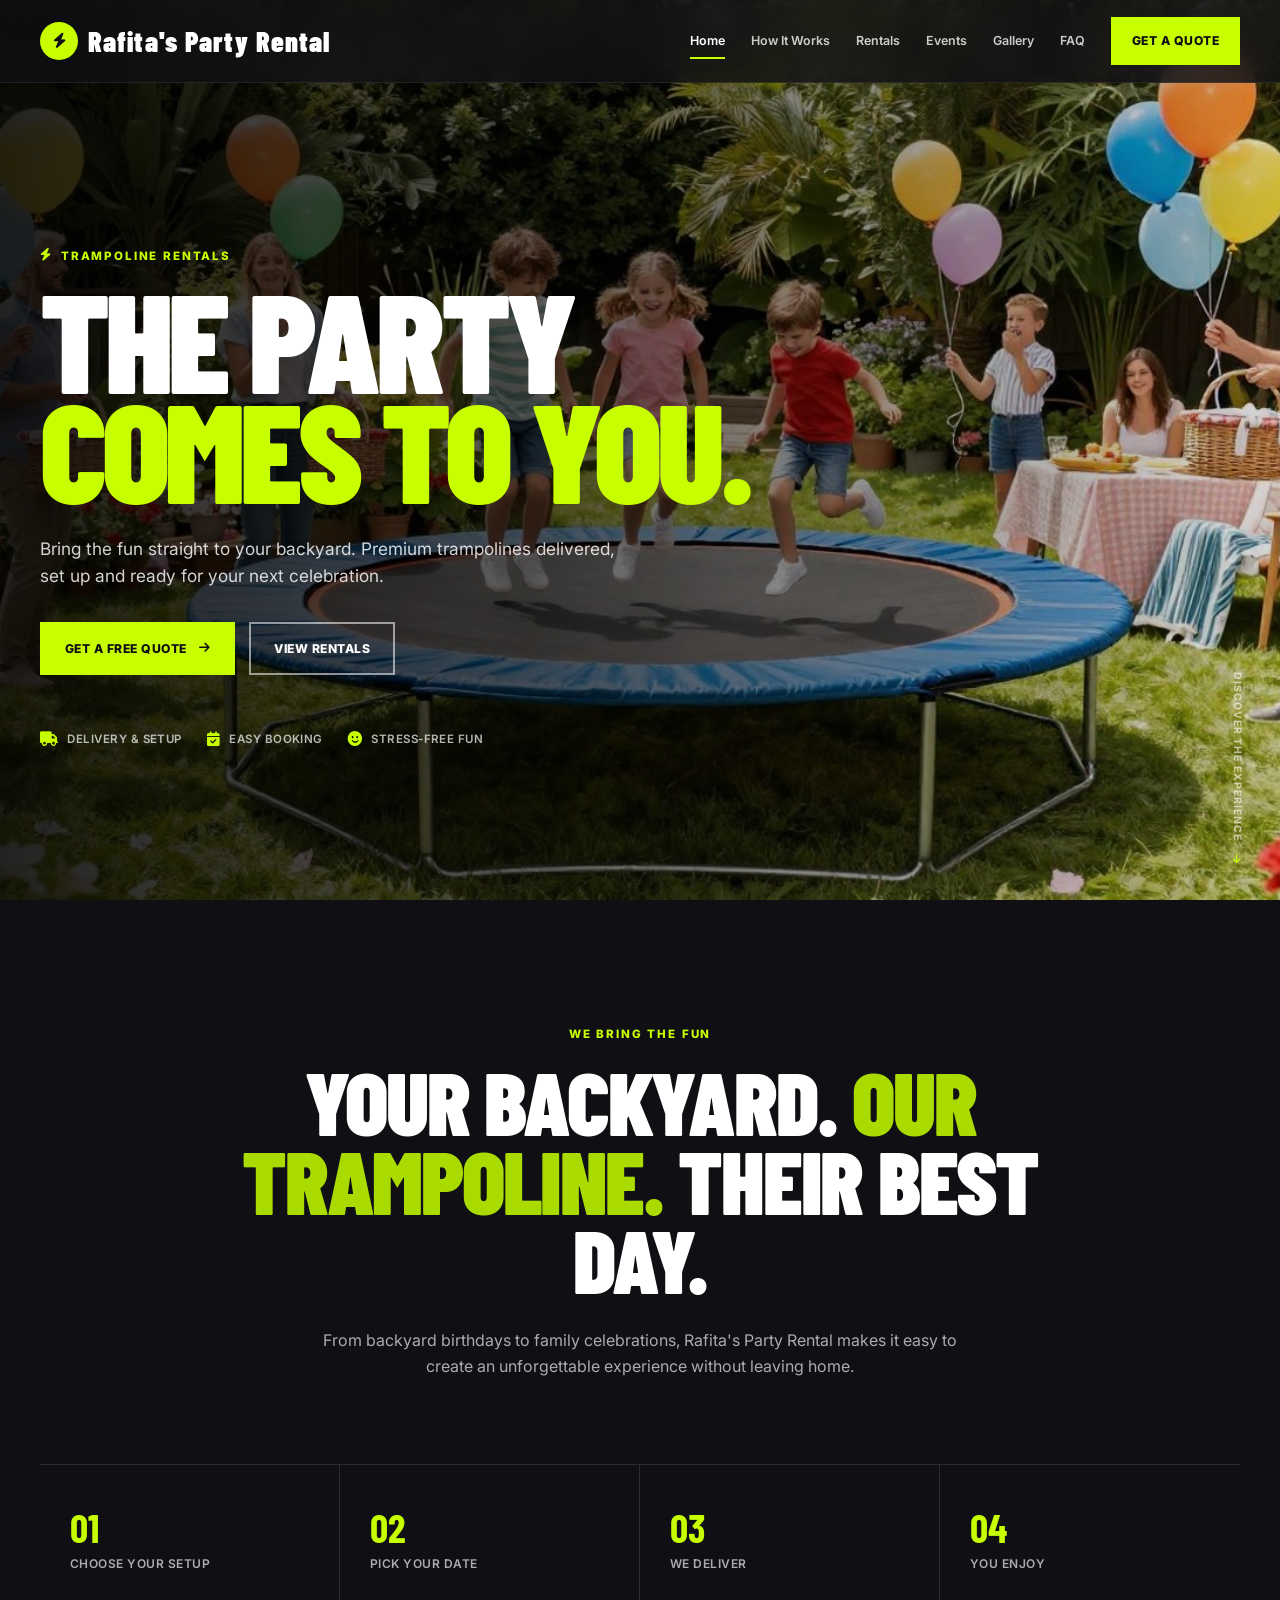
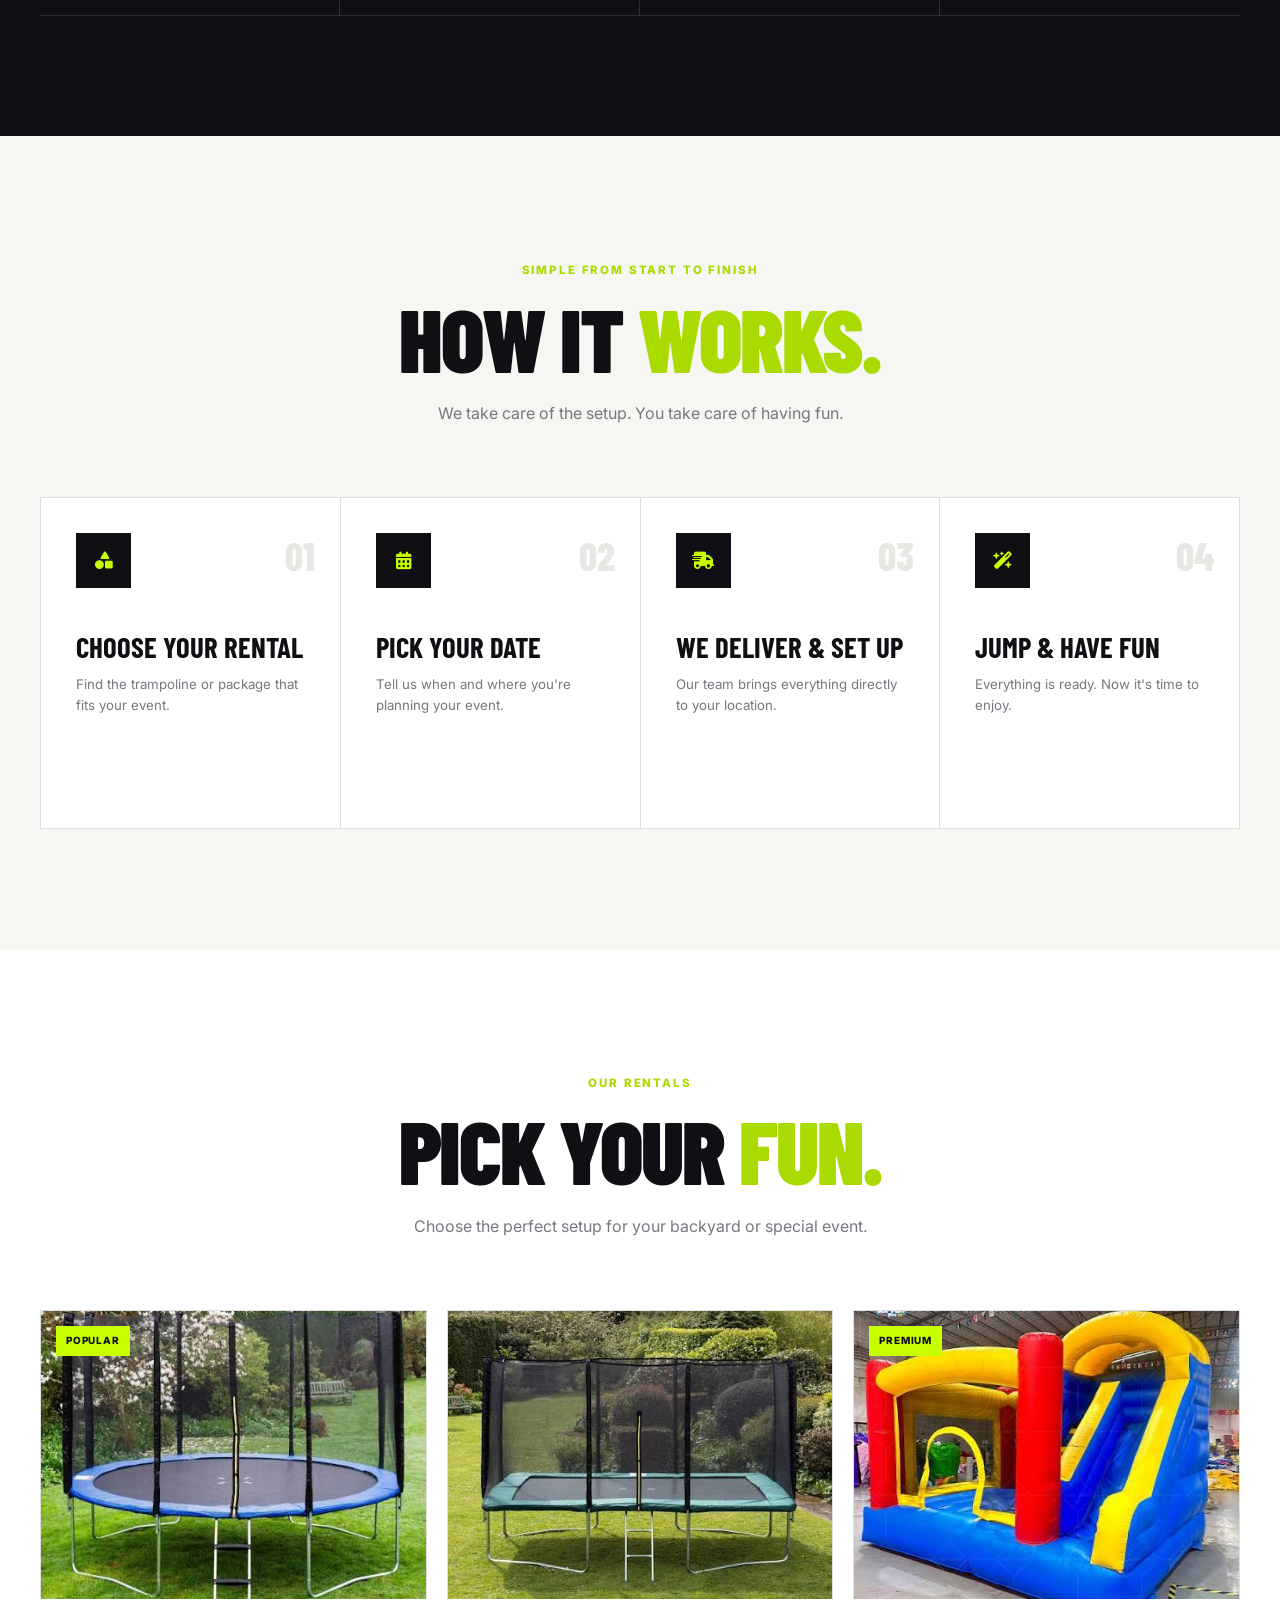
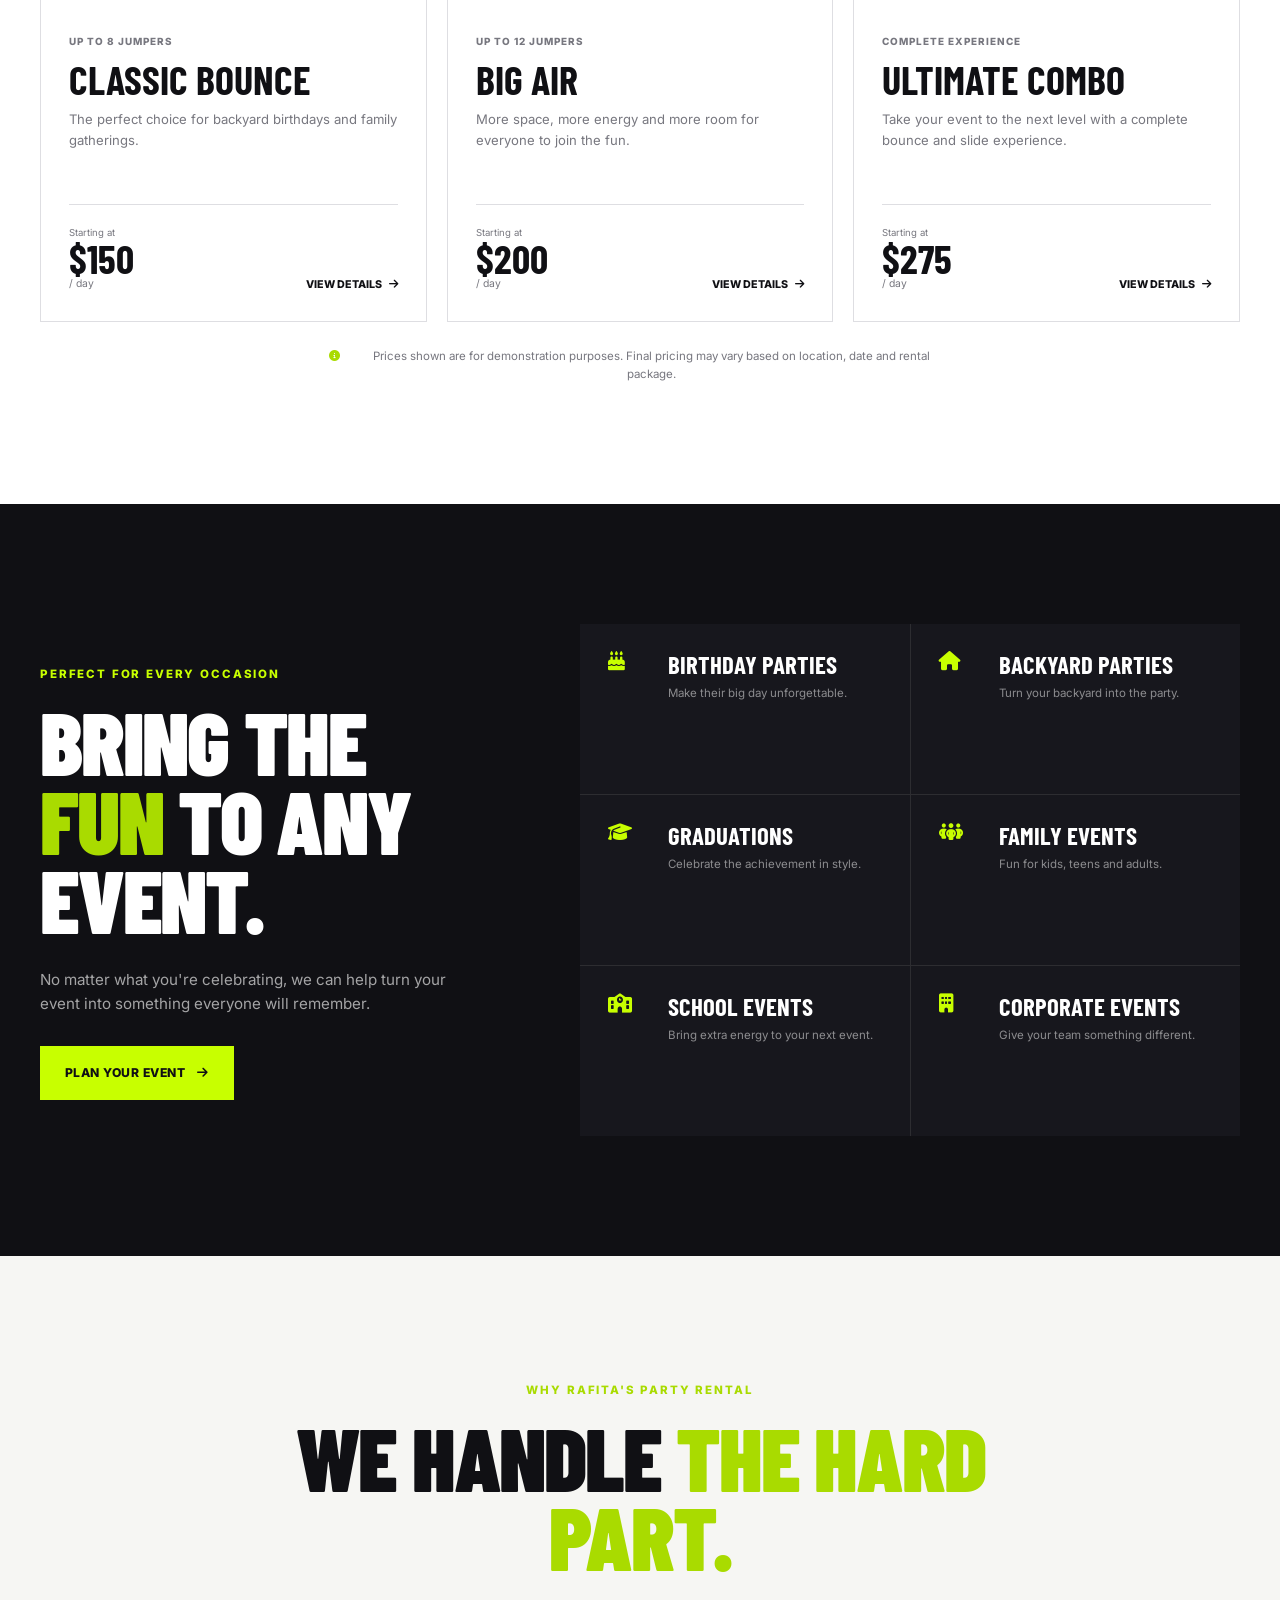
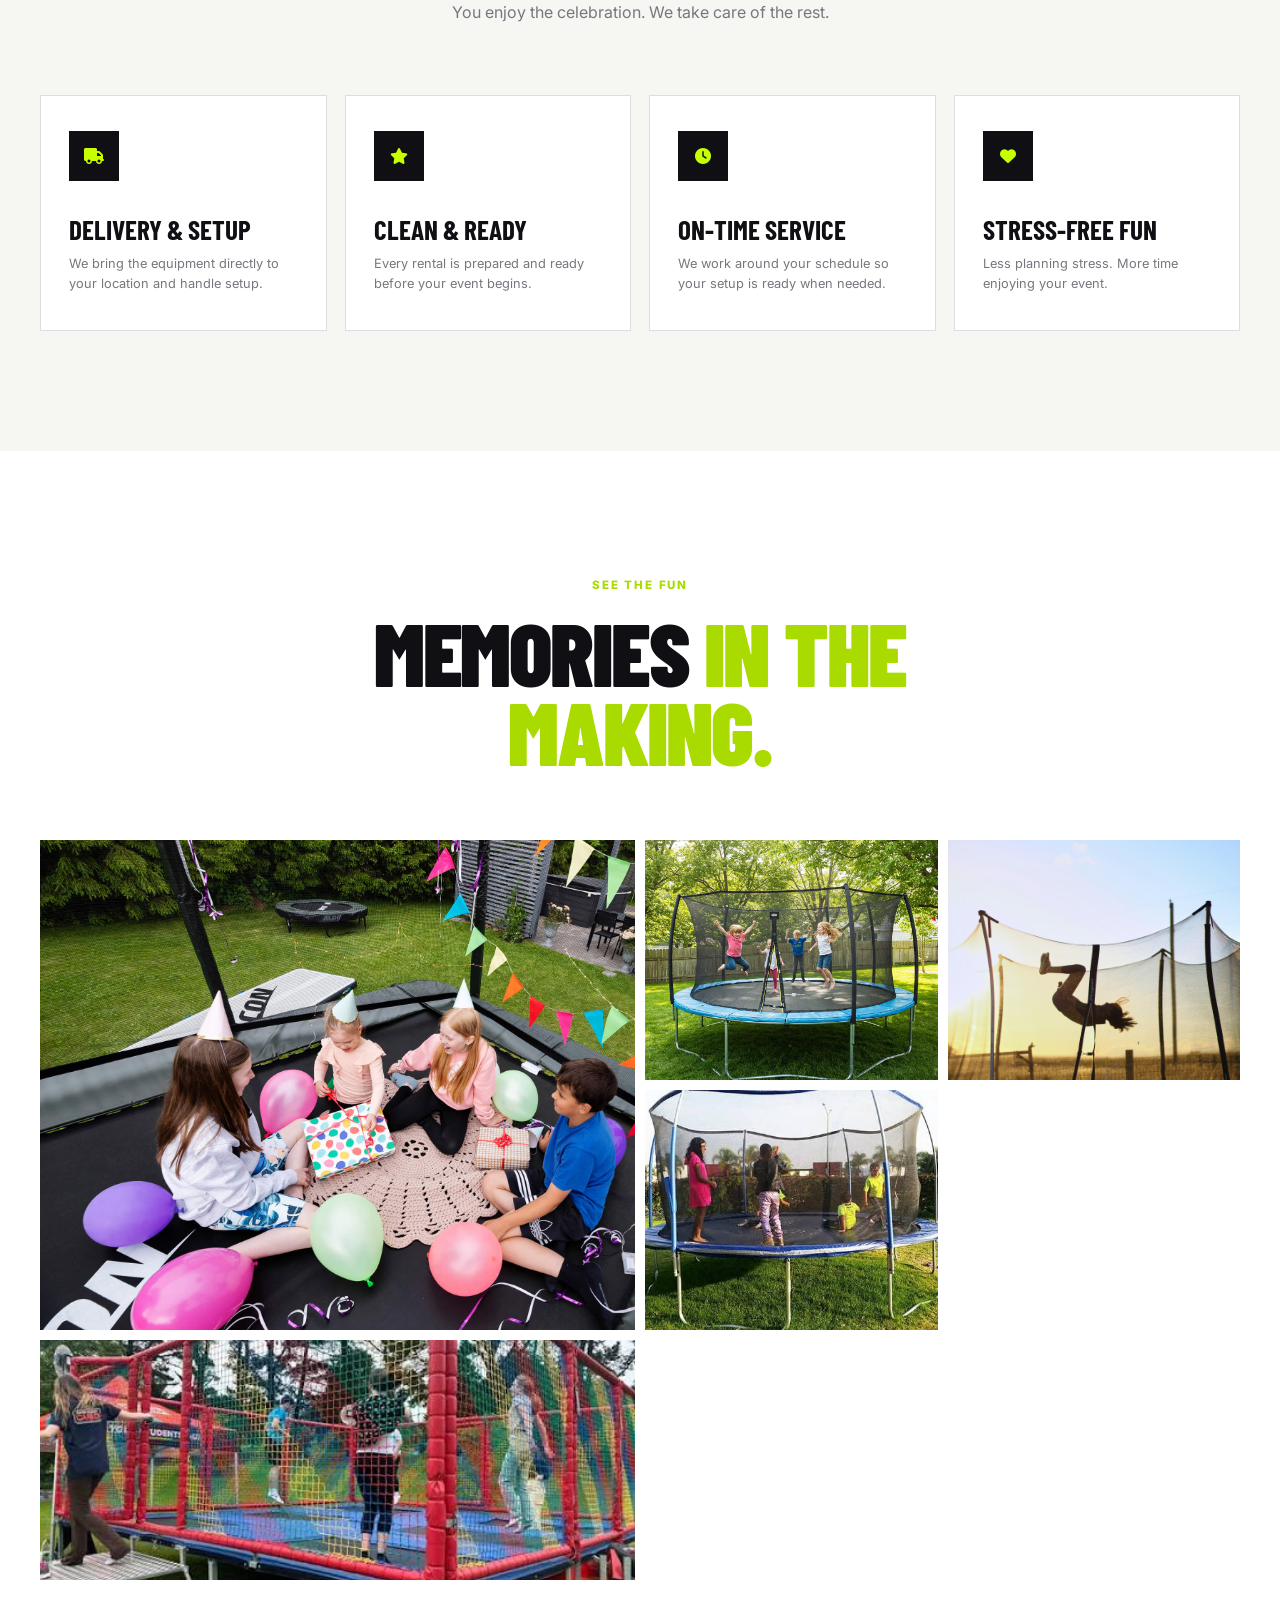
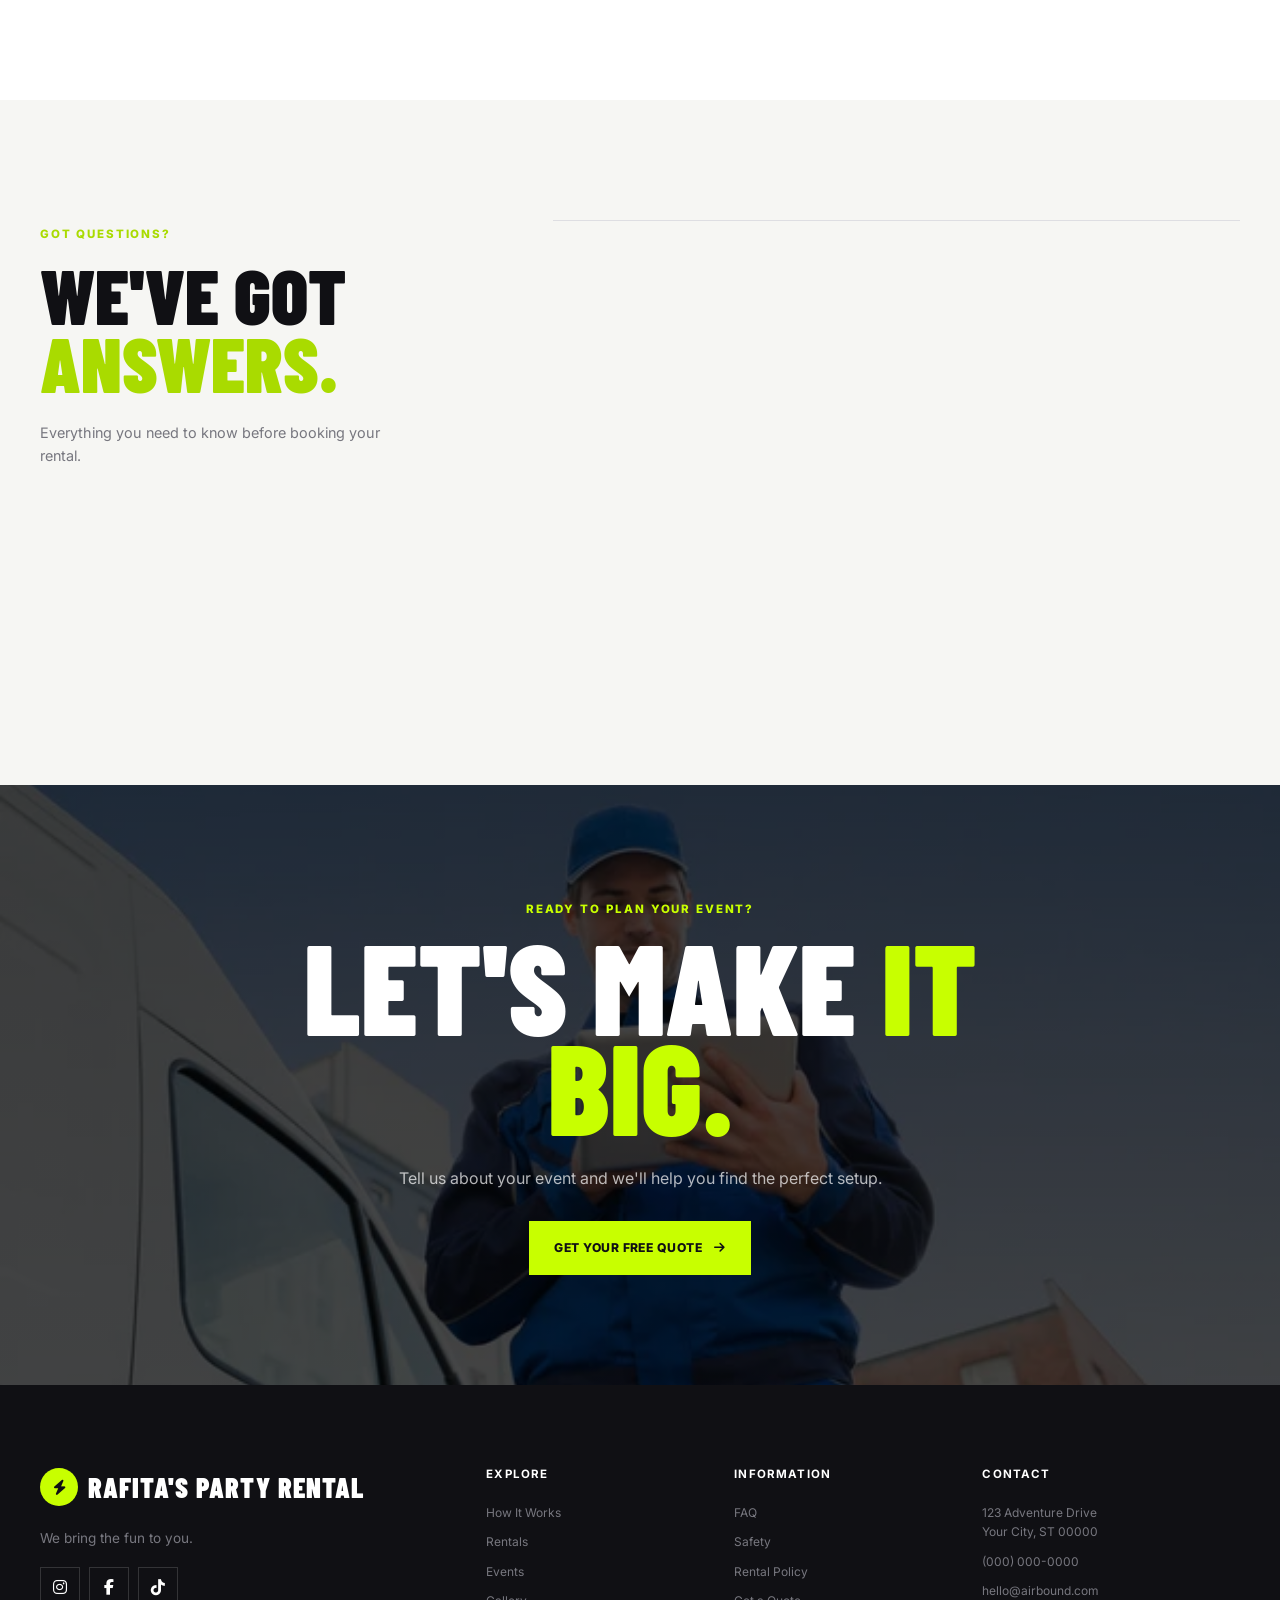
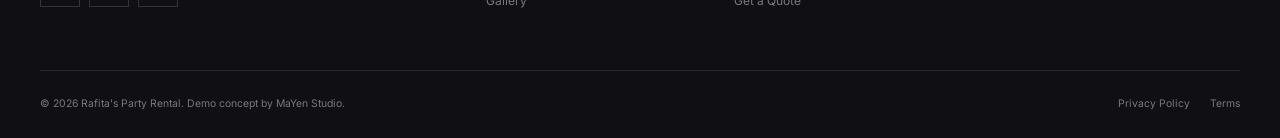
==== commit bb93bc52: "Second Day - White and black palet" ====
--- a/index.html
+++ b/index.html
@@ -12,10 +12,10 @@
 
     <meta
         name="description"
-        content="AIRBOUND brings the fun to you. Premium trampoline rentals delivered and set up at your home, birthday party or special event."
+        content="Rafita's Party Rental brings the fun to you. Premium trampoline rentals delivered and set up at your home, birthday party or special event."
     >
 
-    <title>AIRBOUND | Trampoline Rentals</title>
+    <title>Rafita's Party Rental | Trampoline Rentals</title>
 
 
     <!-- ================================
@@ -58,7 +58,7 @@
         rel="stylesheet"
     >
 
-    <link rel="icon" href="public/img/icon.png" type="image/x-icon">
+    <link rel="icon" href="public/img/Logo2.jpeg" type="image/x-icon">
 
 
 </head>
@@ -91,7 +91,7 @@
                 </span>
 
                 <span class="logo-text">
-                    AIRBOUND
+                    Rafita's Party Rental
                 </span>
 
             </a>
@@ -355,7 +355,7 @@
                     <p>
 
                         From backyard birthdays to family
-                        celebrations, AIRBOUND makes it easy
+                        celebrations, Rafita's Party Rental makes it easy
                         to create an unforgettable experience
                         without leaving home.
 
@@ -580,9 +580,7 @@
 
 
                         <div class="step-icon">
-
-                            <i class="fa-solid fa-party-horn"></i>
-
+                            <i class="fa-solid fa-wand-magic-sparkles"></i>
                         </div>
 
 
@@ -1100,7 +1098,7 @@
 
                     <span class="section-eyebrow">
 
-                        WHY AIRBOUND
+                        WHY RAFITA'S PARTY RENTAL
 
                     </span>
 
@@ -1152,11 +1150,8 @@
                     <article class="benefit-card">
 
                         <div class="benefit-icon">
-
-                            <i class="fa-solid fa-sparkles"></i>
-
-                        </div>
-
+                            <i class="fa-solid fa-star"></i>
+                        </div>
                         <h3>
                             Clean & Ready
                         </h3>
@@ -1651,7 +1646,7 @@
 
                         <span class="logo-text">
 
-                            AIRBOUND
+                            RAFITA'S PARTY RENTAL
 
                         </span>
 
@@ -1809,7 +1804,7 @@
 
                 <p>
 
-                    © 2026 AIRBOUND Trampoline Rentals.
+                    © 2026 Rafita's Party Rental.
 
                     Demo concept by MaYen Studio.
 
--- a/public/css/styles.css
+++ b/public/css/styles.css
@@ -2148,6 +2148,8 @@
         align-items: stretch;
 
         max-width: 320px;
+
+       margin: 0 auto;
     }
 
     .hero-buttons a {
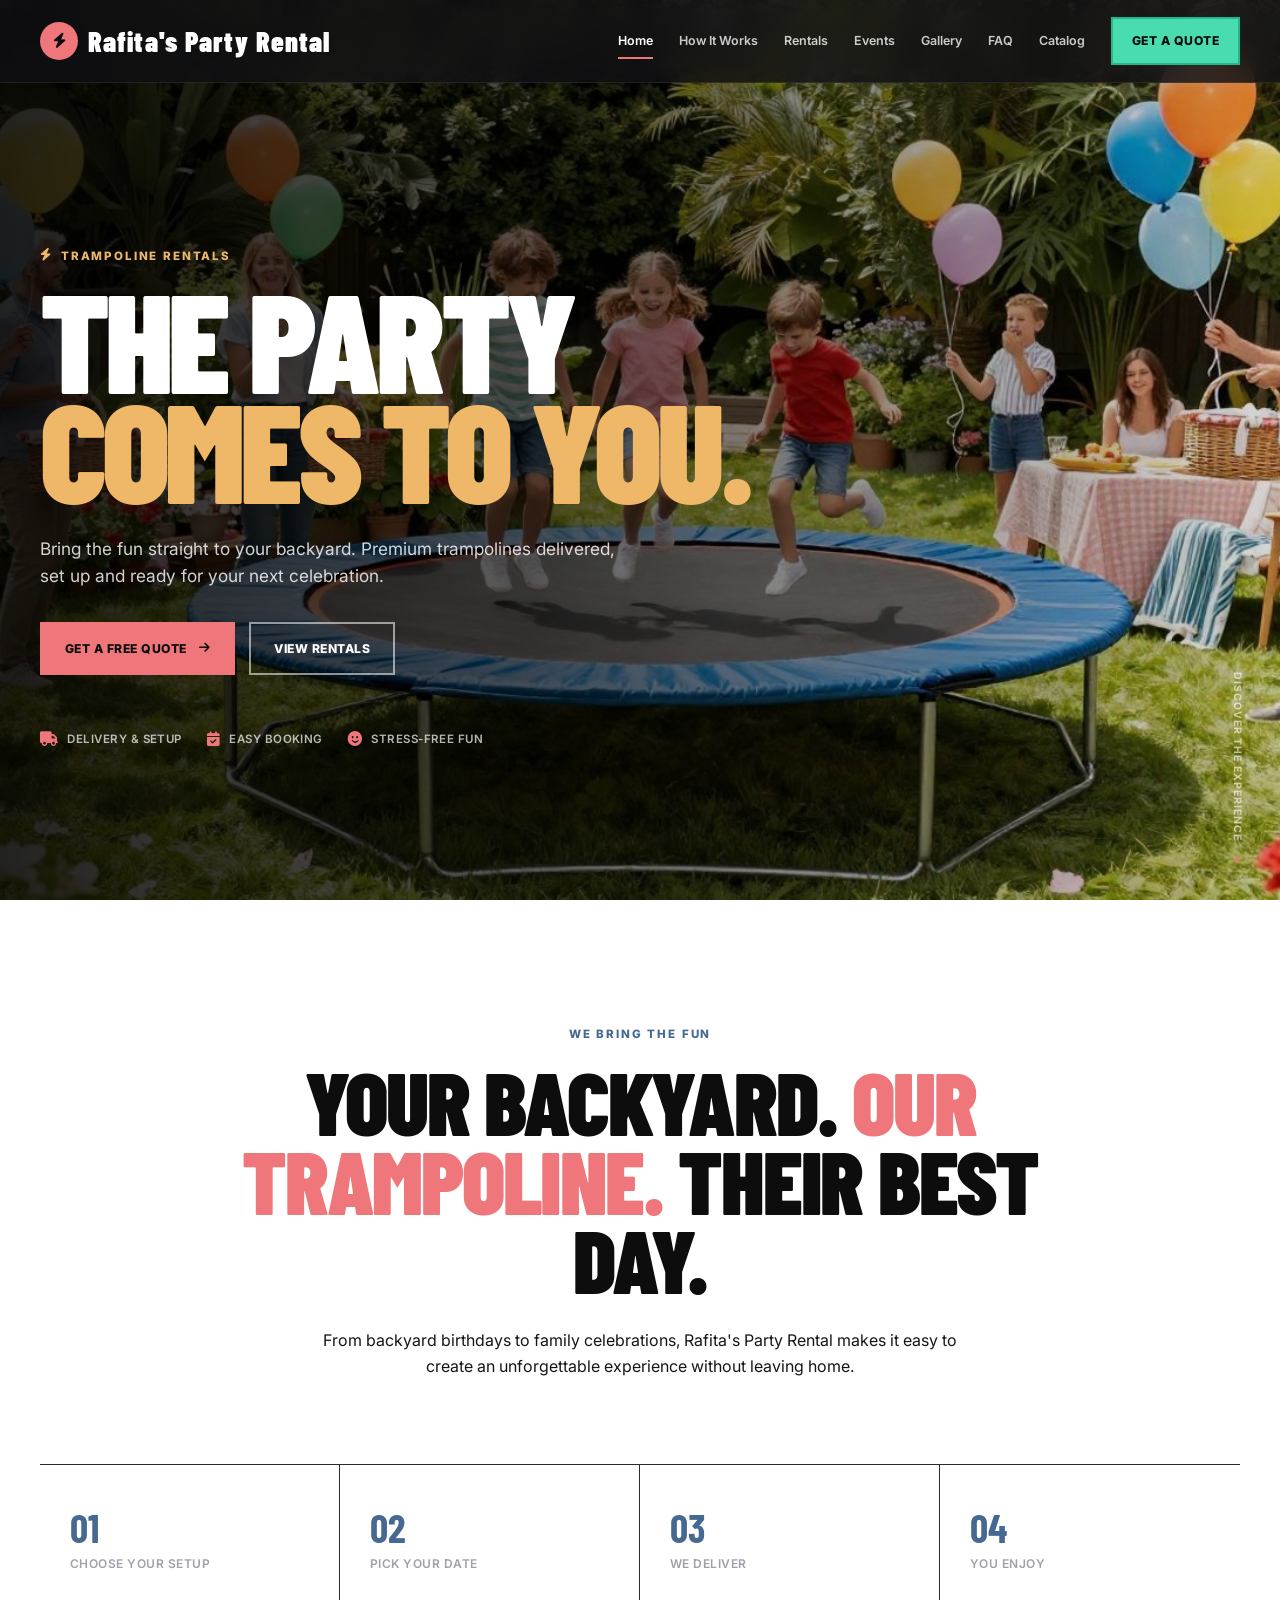
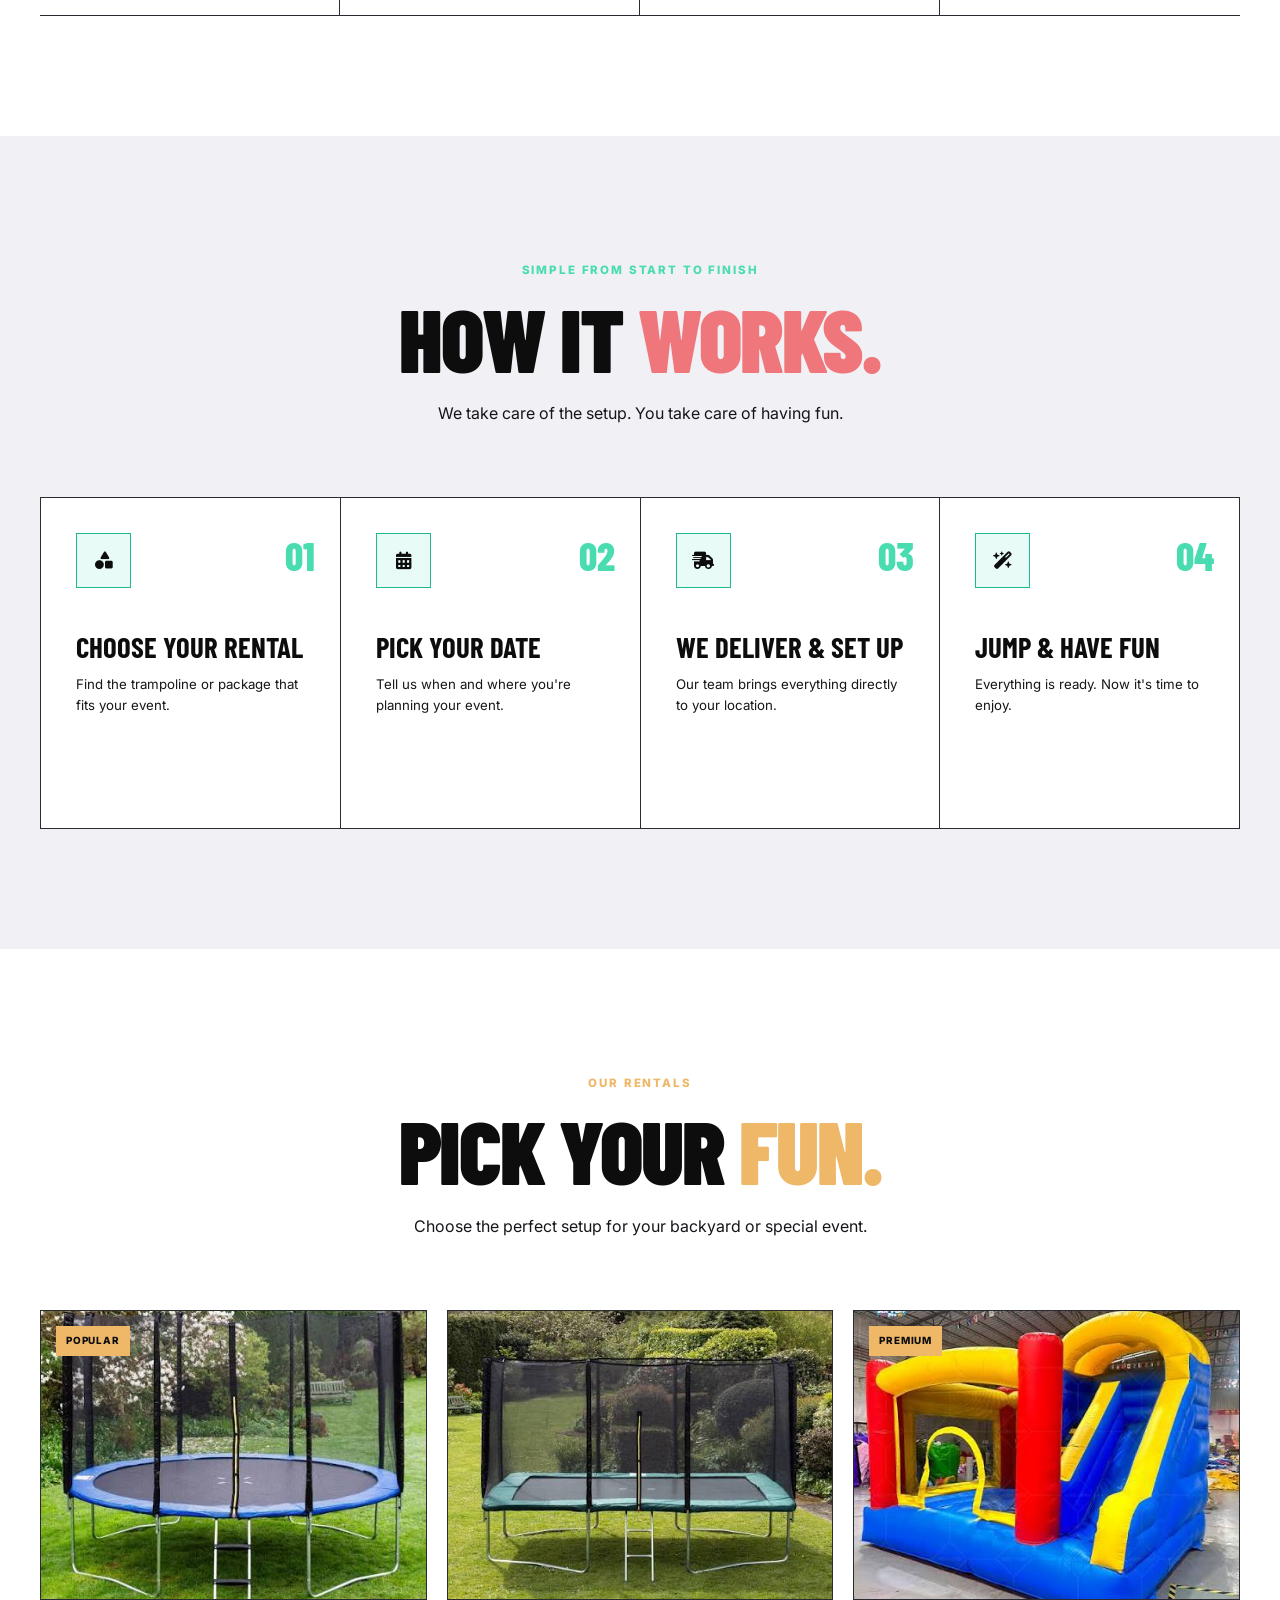
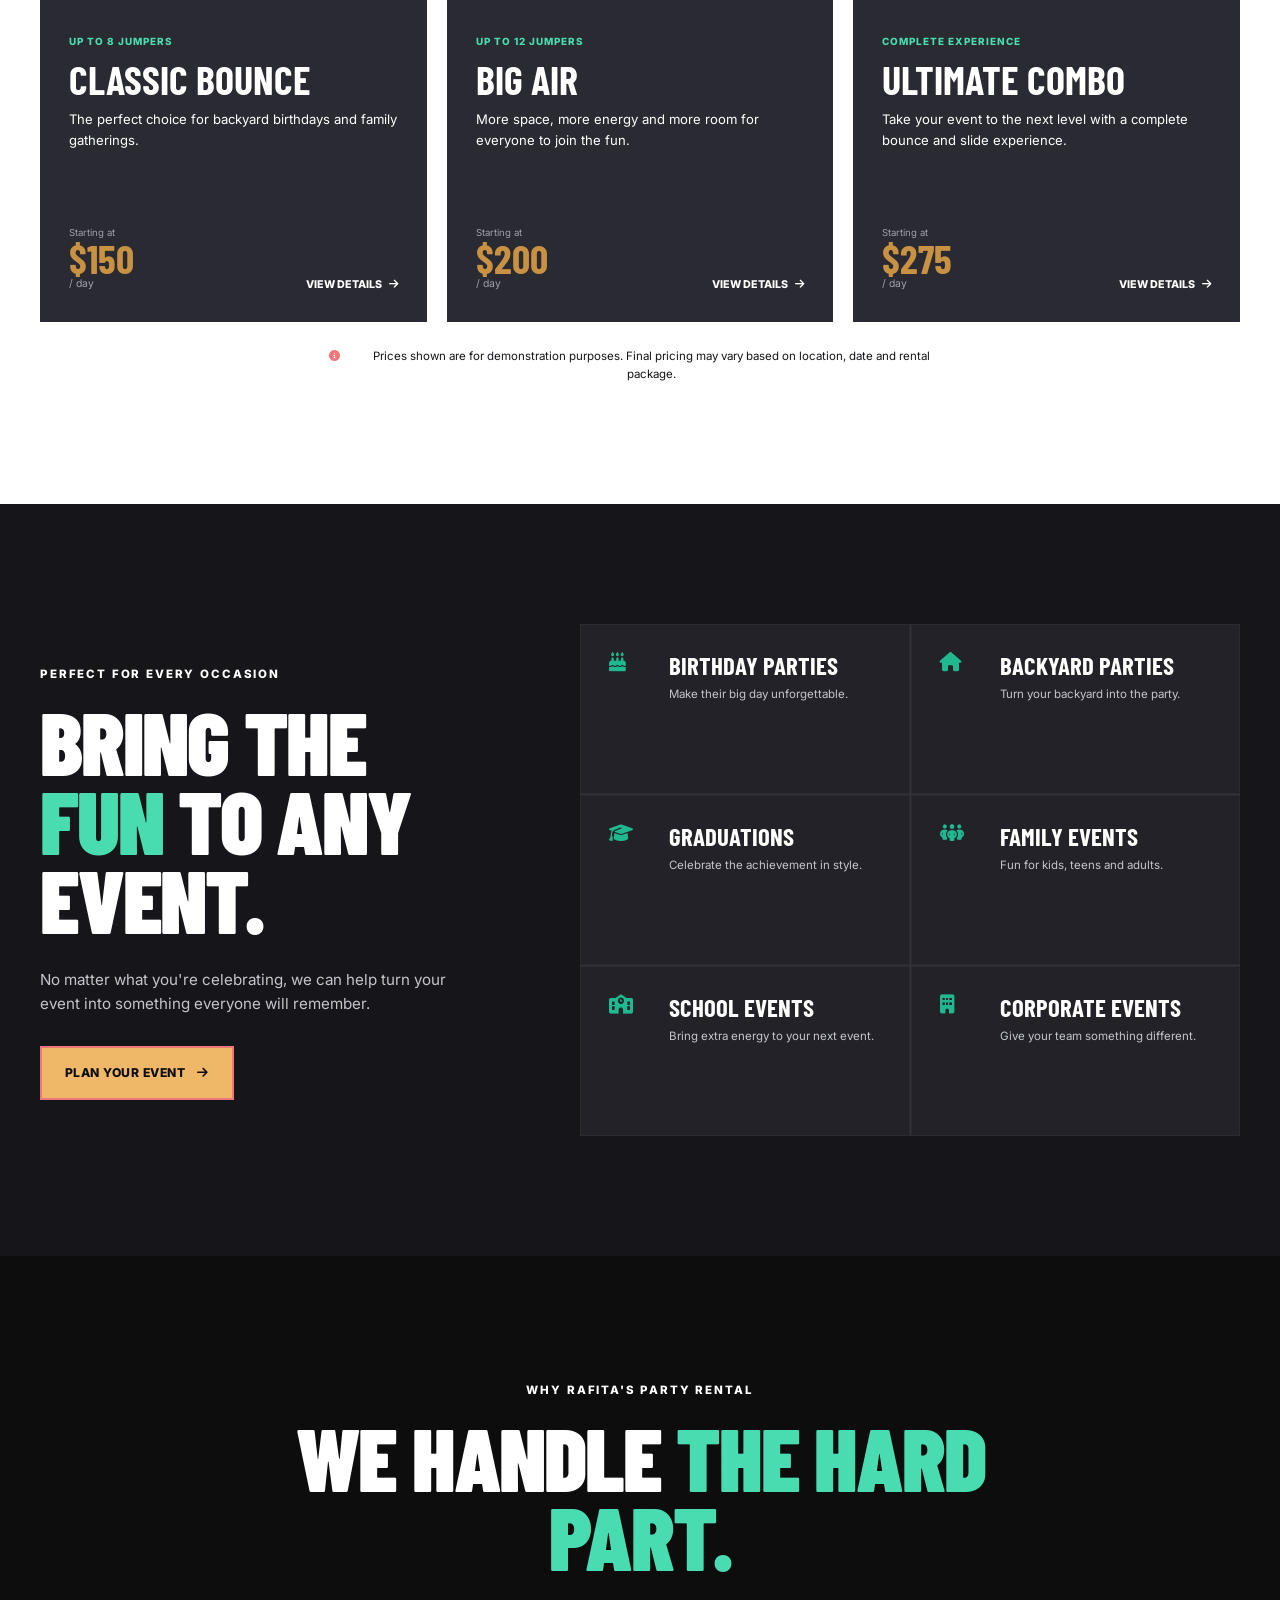
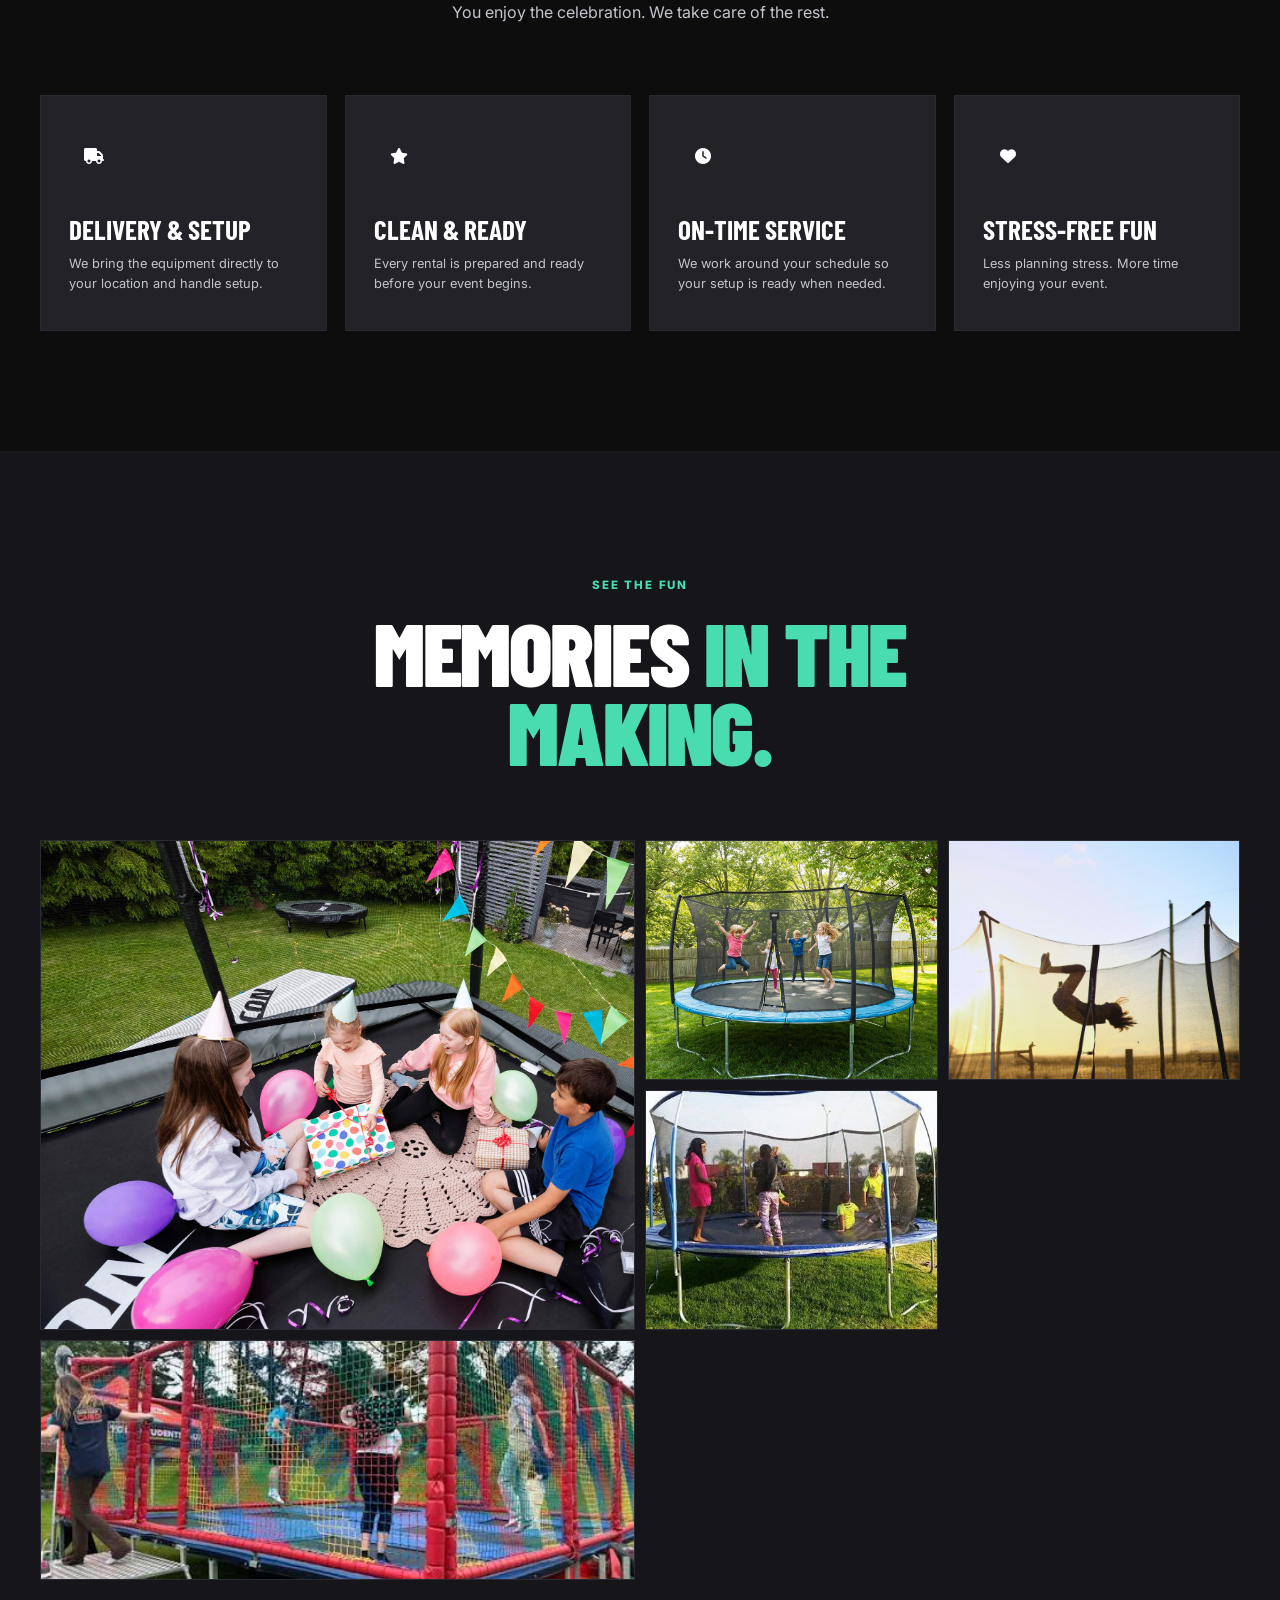
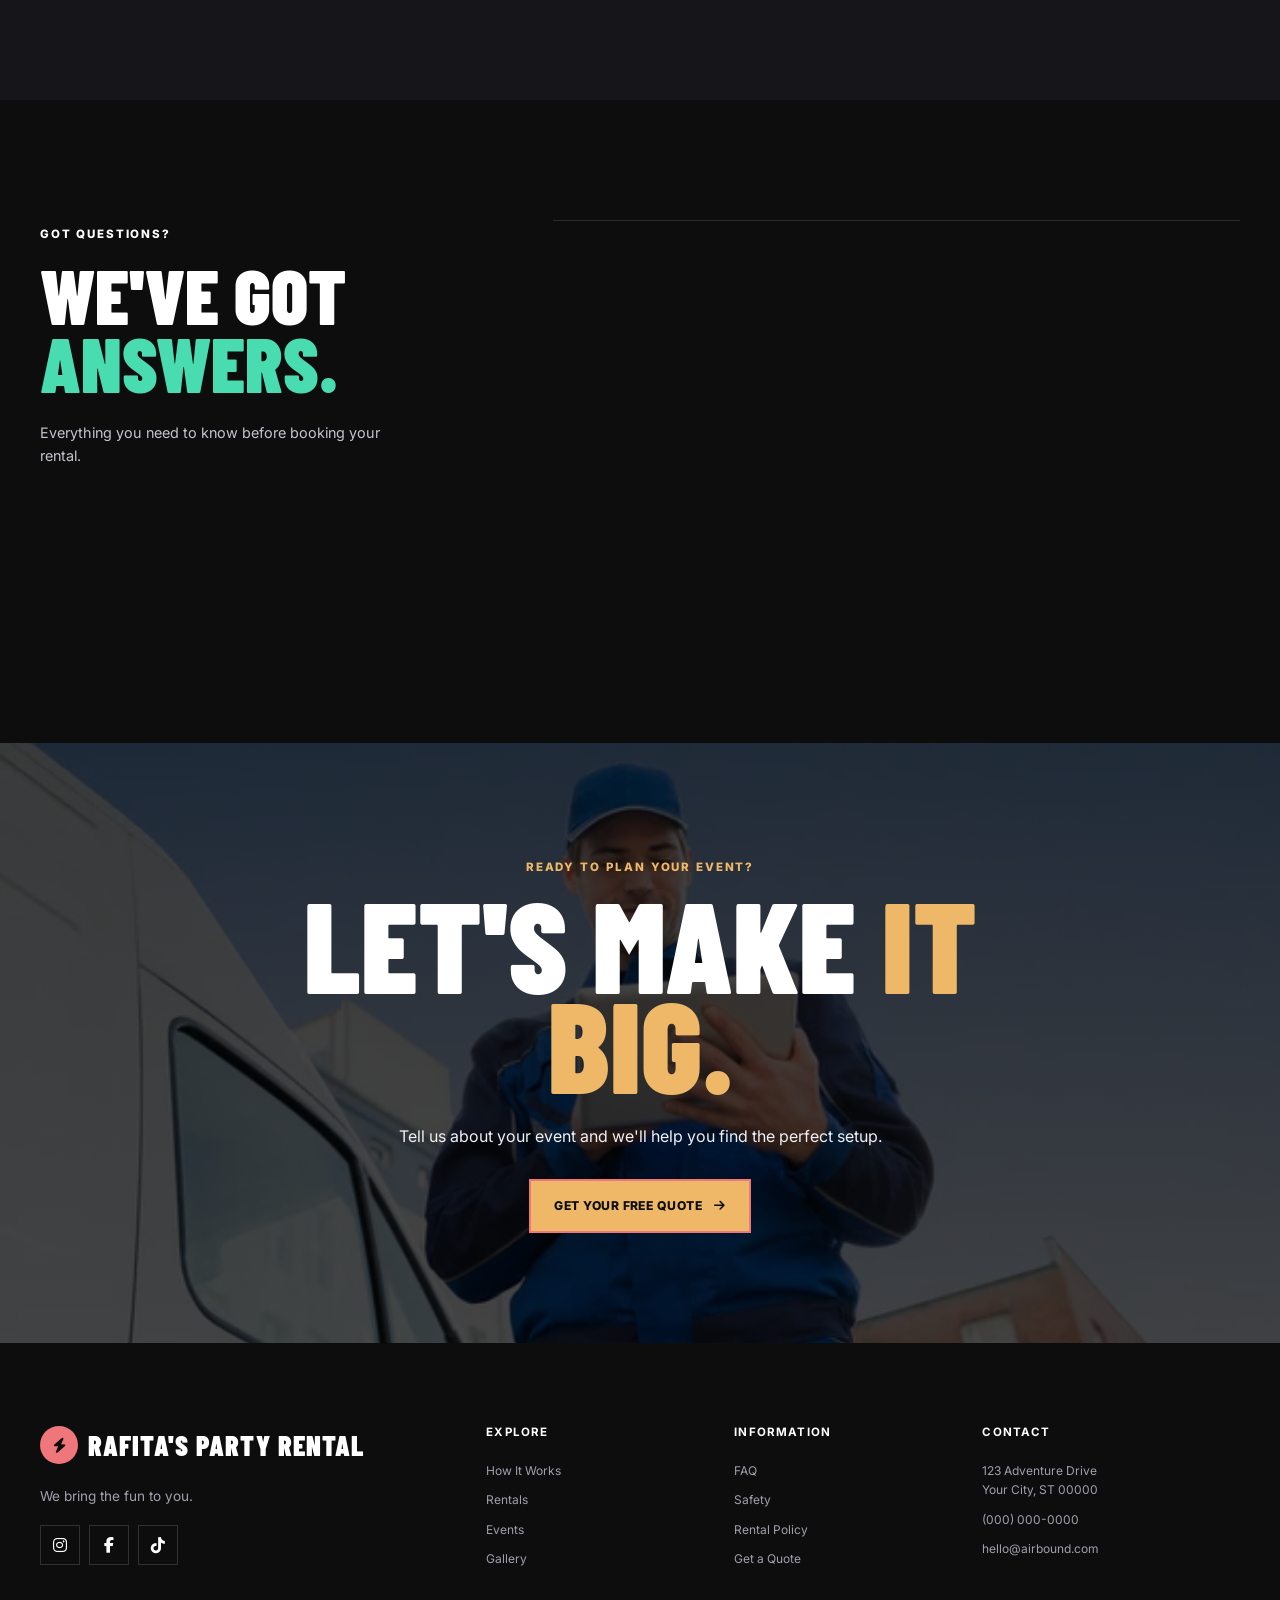
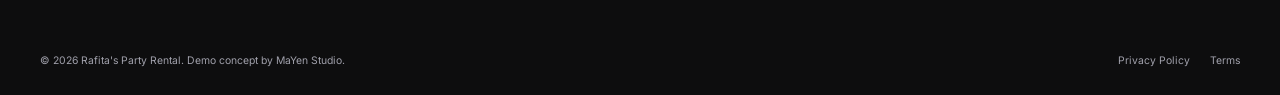
==== commit 540e4ac9: "Agregado Paginas de productos" ====
--- a/index.html
+++ b/index.html
@@ -24,7 +24,7 @@
 
     <link
         rel="stylesheet"
-        href="public/css/styles.css"
+        href="public/css/styles - copia (2).css"
     >
 
 
@@ -58,7 +58,7 @@
         rel="stylesheet"
     >
 
-    <link rel="icon" href="public/img/Logo2.jpeg" type="image/x-icon">
+    <link rel="icon" href="public/img/image.png" type="image/x-icon">
 
 
 </head>
@@ -123,6 +123,10 @@
 
                 <a href="#faq">
                     FAQ
+                </a>
+
+                <a href="catalog.html">
+                    Catalog
                 </a>
 
                 <a
--- a/public/css/styles - copia (2).css
+++ b/public/css/styles - copia (2).css
@@ -0,0 +1,4033 @@
+/* =========================================================
+   AIRBOUND — TRAMPOLINE RENTALS
+   Main Stylesheet
+========================================================= */
+
+
+/* =========================================================
+   VARIABLES
+========================================================= */
+
+:root {
+    /* =====================================================
+       BRAND COLORS
+       ===================================================== */
+    --coral: #EF767A;
+    --blue: #456990;
+    --mint: #E0F5F1;
+    --green: #49DCB1;
+    --yellow: #EEB868;
+
+
+    /* =====================================================
+       BRAND DARK VARIANTS
+       ===================================================== */
+    --coral-dark: #D95F64;
+    --blue-dark: #355574;
+    --mint-dark: #BFE5DE;
+    --green-dark: #20B88F;
+    --yellow-dark: #C99243;
+
+
+    /* =====================================================
+       SOFT / SURFACE COLORS
+       ===================================================== */
+    --coral-soft: rgba(239, 118, 122, 0.12);
+    --blue-soft: rgba(69, 105, 144, 0.16);
+    --mint-soft: rgba(224, 245, 241, 0.12);
+    --green-soft: rgba(73, 220, 177, 0.12);
+    --yellow-soft: rgba(238, 184, 104, 0.12);
+
+
+    /* =====================================================
+       NEUTRALS & BACKGROUNDS
+       ===================================================== */
+    --black: #0D0D0E;
+    --dark: #16161A;
+    --dark-soft: #222228;
+
+    --white: #FFFFFF;
+    --off-white: #F0F0F5;
+
+    --gray-light: #2A2A32;
+    --gray: #A0A0AB;
+    --gray-dark: #C4C4CD;
+
+
+    /* =====================================================
+       SEMANTIC ASSIGNMENTS
+       ===================================================== */
+    --accent: var(--coral);
+    --secondary: var(--blue);
+    --highlight: var(--green);
+    --decorative: var(--yellow);
+
+
+    /* =====================================================
+       UI STRUCTURE
+       ===================================================== */
+    --border: #2A2A32;
+    --container: 1200px;
+    --transition: 0.3s ease;
+}
+
+/* =========================================================
+   RESET
+========================================================= */
+
+* {
+    margin: 0;
+    padding: 0;
+    box-sizing: border-box;
+}
+
+html {
+    scroll-behavior: smooth;
+
+    scroll-padding-top: 90px;
+}
+
+body {
+    font-family: "Inter", sans-serif;
+
+    background: var(--white);
+    color: var(--black);
+
+    line-height: 1.6;
+
+    overflow-x: hidden;
+}
+
+body.menu-open {
+    overflow: hidden;
+}
+
+img {
+    display: block;
+
+    width: 100%;
+}
+
+a {
+    color: inherit;
+
+    text-decoration: none;
+}
+
+button {
+    font: inherit;
+}
+
+ul {
+    list-style: none;
+}
+
+
+/* =========================================================
+   GLOBAL
+========================================================= */
+
+.container {
+    width: min(
+        calc(100% - 40px),
+        var(--container)
+    );
+
+    margin: 0 auto;
+}
+
+.section {
+    padding: 120px 0;
+}
+
+.section-eyebrow {
+    display: inline-flex;
+
+    align-items: center;
+
+    gap: 8px;
+
+    margin-bottom: 18px;
+
+    color: var(--green-dark);
+
+    font-size: 0.72rem;
+
+    font-weight: 800;
+
+    letter-spacing: 0.16em;
+
+    text-transform: uppercase;
+}
+
+.section-eyebrow i {
+    font-size: 0.8rem;
+}
+
+.section-heading {
+    max-width: 720px;
+
+    margin: 0 auto 70px;
+
+    text-align: center;
+}
+
+.section-heading h2,
+.intro-content h2,
+.events-content h2 {
+    font-family: "Barlow Condensed", sans-serif;
+
+    font-size: clamp(
+        3.4rem,
+        7vw,
+        6rem
+    );
+
+    font-weight: 900;
+
+    line-height: 0.88;
+
+    letter-spacing: -0.025em;
+
+    text-transform: uppercase;
+}
+
+.section-heading h2 span,
+.intro-content h2 span,
+.events-content h2 span {
+    color: var(--accent-dark);
+}
+
+.section-heading p {
+    max-width: 550px;
+
+    margin: 25px auto 0;
+
+    color: var(--gray);
+
+    font-size: 1rem;
+}
+
+
+/* =========================================================
+   BUTTONS
+========================================================= */
+
+.primary-button,
+.secondary-button,
+.nav-button {
+
+    display: inline-flex;
+
+    align-items: center;
+
+    justify-content: center;
+
+    gap: 12px;
+
+    padding: 15px 23px;
+
+    font-size: 0.76rem;
+
+    font-weight: 800;
+
+    letter-spacing: 0.04em;
+
+    text-transform: uppercase;
+
+    transition:
+        transform var(--transition),
+        background var(--transition),
+        color var(--transition),
+        border-color var(--transition);
+}
+
+.primary-button {
+
+    background: var(--accent);
+
+    color: var(--black);
+
+    border: 2px solid var(--accent);
+}
+
+.primary-button:hover {
+
+    background: var(--white);
+
+    border-color: var(--white);
+
+    transform: translateY(-3px);
+}
+
+.secondary-button {
+
+    border: 2px solid rgba(
+        255,
+        255,
+        255,
+        0.55
+    );
+
+    color: var(--white);
+}
+
+.secondary-button:hover {
+
+    background: var(--white);
+
+    border-color: var(--white);
+
+    color: var(--black);
+}
+
+
+/* =========================================================
+   NAVBAR
+========================================================= */
+
+.navbar {
+
+    position: fixed;
+
+    top: 0;
+    left: 0;
+
+    width: 100%;
+
+    z-index: 1000;
+
+    background: rgba(
+        16,
+        16,
+        20,
+        0.82
+    );
+
+    backdrop-filter: blur(15px);
+
+    border-bottom: 1px solid rgba(
+        255,
+        255,
+        255,
+        0.08
+    );
+
+    transition:
+        background var(--transition),
+        box-shadow var(--transition);
+}
+
+.navbar.scrolled {
+
+    background: rgba(
+        16,
+        16,
+        20,
+        0.98
+    );
+
+    box-shadow:
+        0 12px 35px rgba(
+            0,
+            0,
+            0,
+            0.2
+        );
+}
+
+.navbar-container {
+
+    width: min(
+        calc(100% - 40px),
+        var(--container)
+    );
+
+    min-height: 82px;
+
+    margin: 0 auto;
+
+    display: flex;
+
+    align-items: center;
+
+    justify-content: space-between;
+}
+
+
+/* Logo */
+
+.logo {
+
+    display: inline-flex;
+
+    align-items: center;
+
+    gap: 10px;
+
+    color: var(--white);
+}
+
+.logo-icon {
+
+    width: 38px;
+    height: 38px;
+
+    display: grid;
+
+    place-items: center;
+
+    background: var(--accent);
+
+    color: var(--black);
+
+    border-radius: 50%;
+
+    font-size: 0.95rem;
+}
+
+.logo-text {
+
+    font-family: "Barlow Condensed", sans-serif;
+
+    font-size: 1.75rem;
+
+    font-weight: 900;
+
+    letter-spacing: 0.04em;
+}
+
+
+/* Desktop navigation */
+
+.desktop-nav {
+
+    display: flex;
+
+    align-items: center;
+
+    gap: 26px;
+}
+
+.desktop-nav > a:not(.nav-button) {
+
+    position: relative;
+
+    color: rgba(
+        255,
+        255,
+        255,
+        0.78
+    );
+
+    font-size: 0.78rem;
+
+    font-weight: 600;
+
+    transition: color var(--transition);
+}
+
+.desktop-nav > a:not(.nav-button)::after {
+
+    content: "";
+
+    position: absolute;
+
+    left: 0;
+    bottom: -8px;
+
+    width: 0;
+    height: 2px;
+
+    background: var(--accent);
+
+    transition: width var(--transition);
+}
+
+.desktop-nav > a:not(.nav-button):hover {
+
+    color: var(--white);
+}
+
+.desktop-nav > a:not(.nav-button):hover::after {
+
+    width: 100%;
+}
+
+
+/* Active navigation */
+
+.desktop-nav > a.active:not(.nav-button) {
+
+    color: var(--white);
+}
+
+.desktop-nav > a.active:not(.nav-button)::after {
+
+    width: 100%;
+}
+
+
+/* Nav CTA */
+
+.nav-button {
+
+    padding: 12px 19px;
+
+    background: var(--green);
+
+    color: var(--black);
+
+    border: 2px solid var(--green-dark);
+}
+
+.nav-button:hover {
+
+    background: var(--white);
+
+    border-color: var(--white);
+
+    transform: translateY(-2px);
+}
+
+
+/* Mobile menu */
+
+.mobile-menu-button {
+
+    display: none;
+
+    width: 44px;
+    height: 44px;
+
+    place-items: center;
+
+    background: transparent;
+
+    border: 1px solid rgba(
+        255,
+        255,
+        255,
+        0.2
+    );
+
+    color: var(--white);
+
+    cursor: pointer;
+}
+
+.mobile-nav {
+
+    display: none;
+}
+
+
+/* =========================================================
+   HERO
+========================================================= */
+
+.hero {
+
+    position: relative;
+
+    min-height: 100vh;
+
+    display: flex;
+
+    align-items: center;
+
+    background-image:
+        url("../img/back.jpeg");
+
+    background-size: cover;
+
+    background-position: center;
+
+    color: var(--white);
+
+    overflow: hidden;
+}
+
+.hero-overlay {
+
+    position: absolute;
+
+    inset: 0;
+
+    background:
+        linear-gradient(
+            90deg,
+            rgba(0, 0, 0, 0.86) 0%,
+            rgba(0, 0, 0, 0.62) 42%,
+            rgba(0, 0, 0, 0.12) 100%
+        );
+}
+
+.hero-content {
+
+    position: relative;
+
+    z-index: 2;
+
+    width: min(
+        calc(100% - 40px),
+        var(--container)
+    );
+
+    margin: 0 auto;
+
+    padding-top: 90px;
+}
+
+.hero-content .section-eyebrow {
+
+    color: var(--yellow);
+}
+
+.hero-content h1 {
+
+    max-width: 900px;
+
+    font-family:
+        "Barlow Condensed",
+        sans-serif;
+
+    font-size: clamp(
+        5rem,
+        11vw,
+        10rem
+    );
+
+    font-weight: 900;
+
+    line-height: 0.78;
+
+    letter-spacing: -0.035em;
+
+    text-transform: uppercase;
+}
+
+.hero-content h1 span {
+
+    display: block;
+
+    color: var(--yellow);
+}
+
+.hero-content > p {
+
+    max-width: 590px;
+
+    margin: 32px 0;
+
+    color: rgba(
+        255,
+        255,
+        255,
+        0.82
+    );
+
+    font-size: 1.08rem;
+}
+
+.hero-buttons {
+
+    display: flex;
+
+    flex-wrap: wrap;
+
+    gap: 14px;
+}
+
+.hero-trust {
+
+    margin-top: 55px;
+
+    display: flex;
+
+    flex-wrap: wrap;
+
+    gap: 25px;
+}
+
+.hero-trust div {
+
+    display: flex;
+
+    align-items: center;
+
+    gap: 9px;
+
+    color: rgba(
+        255,
+        255,
+        255,
+        0.7
+    );
+
+    font-size: 0.72rem;
+
+    font-weight: 600;
+
+    text-transform: uppercase;
+
+    letter-spacing: 0.04em;
+}
+
+.hero-trust i {
+
+    color: var(--accent);
+
+    font-size: 0.9rem;
+}
+
+.hero-scroll {
+
+    position: absolute;
+
+    right: 35px;
+    bottom: 35px;
+
+    z-index: 2;
+
+    display: flex;
+
+    align-items: center;
+
+    gap: 12px;
+
+    color: rgba(
+        255,
+        255,
+        255,
+        0.6
+    );
+
+    font-size: 0.65rem;
+
+    font-weight: 700;
+
+    letter-spacing: 0.1em;
+
+    text-transform: uppercase;
+
+    writing-mode: vertical-rl;
+}
+
+.hero-scroll i {
+
+    color: var(--accent);
+}
+
+
+/* =========================================================
+   INTRO
+========================================================= */
+
+.intro {
+
+    background: var(--white);
+
+    color: var(--black);
+}
+
+.intro h2 span {
+
+    color: var(--coral);
+}
+
+.intro-content {
+
+    max-width: 900px;
+
+    margin: 0 auto;
+
+    text-align: center;
+}
+
+.intro-content .section-eyebrow {
+
+    color: var(--blue);
+}
+
+.intro-content h2 {
+
+    font-size: clamp(
+        3.4rem,
+        7vw,
+        6.5rem
+    );
+}
+
+.intro-content p {
+
+    max-width: 650px;
+
+    margin: 30px auto 0;
+
+    color: var(--dark);
+
+
+    font-size: 1rem;
+}
+
+.intro-stats {
+
+    margin-top: 85px;
+
+    display: grid;
+
+    grid-template-columns:
+        repeat(4, 1fr);
+
+    border-top: 1px solid var(--border);
+
+    border-bottom: 1px solid var(--border);
+}
+
+.intro-stat {
+
+    min-height: 150px;
+
+    padding: 30px;
+
+    display: flex;
+
+    flex-direction: column;
+
+    justify-content: center;
+
+    gap: 7px;
+
+    border-right: 1px solid var(--border);
+}
+
+.intro-stat:last-child {
+
+    border-right: none;
+}
+
+.intro-stat strong {
+
+    font-family:
+        "Barlow Condensed",
+        sans-serif;
+
+    color: var(--blue);
+
+    font-size: 2.5rem;
+
+    line-height: 1;
+}
+
+.intro-stat span {
+
+    color: var(--gray);
+
+    font-size: 0.75rem;
+
+    font-weight: 600;
+
+    text-transform: uppercase;
+
+    letter-spacing: 0.04em;
+}
+
+
+/* =========================================================
+   HOW IT WORKS
+========================================================= */
+
+.how-it-works {
+
+    background: var(--off-white);
+    color: var(--black);
+}
+
+.how-it-works .section-eyebrow {
+    color: var(--green);
+    font-weight: 800;
+}
+
+.how-it-works .section-heading h2 {
+    color: var(--black);
+}
+
+.how-it-works .section-heading h2 span {
+    color: var(--coral);
+}
+
+.how-it-works .section-heading > p {
+    color: var(--dark);
+}
+
+.steps-grid {
+
+    display: grid;
+
+    grid-template-columns:
+        repeat(4, 1fr);
+
+    gap: 1px;
+
+    background: var(--border);
+
+    border: 1px solid var(--border);
+}
+
+.step-card {
+
+    position: relative;
+
+    min-height: 330px;
+
+    padding: 35px;
+
+    background: var(--white);
+    color: var(--black);
+
+    transition:
+        background var(--transition),
+        transform var(--transition);
+}
+
+.step-card:hover {
+
+    background: var(--yellow-soft);
+
+    color: var(--white);
+    border-color: var(--yellow);
+    transform: translateY(-5px);
+
+    z-index: 2;
+}
+
+.step-number {
+
+    position: absolute;
+
+    top: 25px;
+    right: 25px;
+
+    color: var(--green);
+
+    font-family:
+        "Barlow Condensed",
+        sans-serif;
+
+    font-size: 2.5rem;
+
+    font-weight: 800;
+
+    transition: color var(--transition);
+}
+
+.step-card:hover .step-number {
+
+    color: var(--yellow-dark);
+}
+
+.step-icon {
+
+    width: 55px;
+    height: 55px;
+
+    margin-bottom: 45px;
+
+    display: grid;
+
+    place-items: center;
+
+    background: var(--green-soft);
+
+    color: var(--cyan);
+    border: 1px solid var(--green-dark);
+
+    font-size: 1.1rem;
+
+    transition:
+        background var(--transition),
+        color var(--transition);
+}
+
+.step-card:hover .step-icon {
+    background: var(--yellow-soft);
+    color: var(--white);
+    border-color: var(--yellow);
+}
+
+.step-card:nth-child(2) .step-icon {
+    color: var(--black);
+}
+
+.step-card:nth-child(2):hover .step-icon {
+    background: var(--yellow-soft);
+    color: var(--white);
+    border-color: var(--yellow);
+}
+
+.step-card:nth-child(3) .step-icon {
+    color: var(--black);
+}
+
+.step-card:nth-child(3):hover .step-icon {
+    background: var(--yellow-soft);
+    color: var(--white);
+    border-color: var(--yellow);
+}
+
+.step-card:nth-child(4) .step-icon {
+    color: var(--pink);
+}
+
+.step-card:nth-child(4):hover .step-icon {
+    background: var(--yellow-soft);
+    color: var(--white);
+    border-color: var(--yellow);
+}
+
+.step-card h3 {
+
+    margin-bottom: 12px;
+
+    font-family:
+        "Barlow Condensed",
+        sans-serif;
+
+    font-size: 1.8rem;
+
+    line-height: 1;
+
+    text-transform: uppercase;
+    color: var(--black);
+}
+
+.step-card p {
+
+    color: var(--dark);
+
+    font-size: 0.83rem;
+
+    transition: color var(--transition);
+}
+
+.step-card:hover h3 {
+
+    color: var(--yellow);
+}
+
+
+
+.step-card:hover p {
+
+    color: rgba(
+        255,
+        255,
+        255,
+        0.65
+    );
+}
+
+
+/* =========================================================
+   RENTALS
+========================================================= */
+
+.rentals {
+
+    background: var(--white);
+    color: var(--black);
+}
+
+
+.rentals .section-eyebrow {
+    color: var(--yellow);
+}
+
+.rentals .section-heading > p {
+    color: var(--dark);
+}
+
+.rentals-grid {
+
+    display: grid;
+
+    grid-template-columns:
+        repeat(3, 1fr);
+
+    gap: 20px;
+}
+
+.rentals .section-heading h2 {
+    color: var(--black);
+}
+
+.rentals .section-heading h2 span {
+    color: var(--yellow);
+}
+
+.rental-card {
+
+    background: var(--gray-light);
+
+    border: 1px solid var(--border);
+    color: var(--white);
+    transition:
+        transform var(--transition),
+        box-shadow var(--transition);
+}
+
+.rental-card:hover {
+    border-color: var(--yellow);
+
+    transform: translateY(-8px);
+
+    box-shadow:
+        0 20px 50px rgba(
+            0,
+            0,
+            0,
+            0.1
+        );
+}
+
+.rental-image {
+
+    position: relative;
+
+    overflow: hidden;
+}
+
+.rental-image img {
+
+    aspect-ratio: 4 / 3;
+
+    object-fit: cover;
+
+    transition:
+        transform 0.7s ease;
+}
+
+.rental-card:hover .rental-image img {
+
+    transform: scale(1.05);
+}
+
+.rental-tag {
+
+    position: absolute;
+
+    top: 15px;
+    left: 15px;
+
+    padding: 7px 10px;
+
+    background: var(--yellow);
+
+    color: var(--black);
+
+    font-size: 0.62rem;
+
+    font-weight: 800;
+
+    letter-spacing: 0.08em;
+}
+
+.rentals .rental-price strong {
+    color: var(--yellow-dark);
+}
+
+.rentals .rental-price span,
+.rentals .rental-price small {
+    color: var(--gray);
+}
+
+.rental-content {
+
+    padding: 28px;
+}
+
+.rental-type {
+
+    color: var(--green);
+
+    font-size: 0.62rem;
+
+    font-weight: 800;
+
+    letter-spacing: 0.1em;
+}
+
+.rental-content h3 {
+
+    margin: 8px 0 12px;
+
+    font-family:
+        "Barlow Condensed",
+        sans-serif;
+
+    font-size: 2.5rem;
+
+    line-height: 0.9;
+
+    text-transform: uppercase;
+    color: var(--white);
+}
+
+.rental-content > p {
+
+    min-height: 70px;
+
+    color: var(--grey-dark);
+
+    font-size: 0.82rem;
+}
+
+.rental-bottom {
+
+    margin-top: 25px;
+
+    padding-top: 20px;
+
+    display: flex;
+
+    align-items: flex-end;
+
+    justify-content: space-between;
+
+    gap: 15px;
+
+    border-top: 1px solid var(--border);
+}
+
+.rental-price {
+
+    display: flex;
+
+    flex-direction: column;
+}
+
+.rental-price span {
+
+    color: var(--grey);
+    font-size: 0.6rem;
+}
+
+.rental-price strong {
+
+    font-family:
+        "Barlow Condensed",
+        sans-serif;
+
+    font-size: 2.5rem;
+
+    line-height: 0.9;
+    color: var(--yellow);
+}
+
+.rental-price small {
+
+    color: var(--gray);
+
+    font-size: 0.65rem;
+}
+
+.rental-bottom > a {
+
+    display: inline-flex;
+
+    align-items: center;
+
+    gap: 7px;
+
+    color: var(--cyan);
+
+    font-size: 0.67rem;
+
+    font-weight: 800;
+
+    text-transform: uppercase;
+}
+
+.rental-bottom > a:hover {
+
+    color: var(--yellow);
+}
+
+.rentals-note {
+
+    margin-top: 25px;
+
+    display: flex;
+
+    align-items: flex-start;
+
+    justify-content: center;
+
+    gap: 10px;
+
+    color: var(--gray-dark);
+
+    text-align: center;
+
+    font-size: 0.72rem;
+}
+
+.rentals-note i {
+
+    margin-top: 4px;
+
+    color: var(--coral);
+}
+
+.rentals-note p {
+    color: var(--dark);
+    max-width: 600px;
+}
+
+/* =========================================================
+   EVENTS
+========================================================= */
+
+.events {
+
+    background: var(--dark);
+
+    color: var(--white);
+}
+
+.events-grid {
+
+    display: grid;
+
+    grid-template-columns:
+        0.8fr 1.2fr;
+
+    gap: 100px;
+
+    align-items: center;
+}
+
+.events-content h2 {
+
+    max-width: 600px;
+}
+
+.events-content h2 span {
+    color: var(--green);
+}
+
+.events-content .section-eyebrow {
+
+    color: var(--cyan);
+}
+
+.events-content .primary-button {
+    background: var(--yellow);
+    color: var(--black);
+}
+
+.events-content .primary-button:hover {
+    background: var(--yellow-dark);
+    color: var(--white);
+}
+
+.events-content > p {
+
+    max-width: 500px;
+
+    margin: 30px 0;
+
+    color: var(--gray-dark);
+
+    font-size: 0.95rem;
+}
+
+.event-types {
+
+    display: grid;
+
+    grid-template-columns:
+        repeat(2, 1fr);
+
+    gap: 1px;
+
+    background: rgba(
+        255,
+        255,
+        255,
+        0.12
+    );
+}
+
+.event-card {
+
+    min-height: 170px;
+
+    padding: 28px;
+
+    display: flex;
+
+    align-items: flex-start;
+
+    gap: 20px;
+
+    background: var(--dark-soft);
+    color: var(--green-dark);
+    border: 1px solid var(--border);
+
+    transition:
+        background var(--transition);
+}
+
+.event-card:hover {
+
+    background: var(--cyan);
+    transform: translateY(-4px);
+    color: red;
+}
+
+.event-card:hover h3,
+.event-card:hover p,
+.event-card:hover > i {
+
+    color: var(--black);
+}
+
+.event-card > i {
+
+    width: 40px;
+
+    color: var(--cyan);
+
+    font-size: 1.2rem;
+}
+
+.event-card h3 {
+
+    margin-bottom: 7px;
+
+    font-family:
+        "Barlow Condensed",
+        sans-serif;
+
+    font-size: 1.55rem;
+
+    line-height: 1;
+    color: var(--white);
+    text-transform: uppercase;
+}
+
+.event-card p {
+
+    color: var(--gray-dark);
+    font-size: 0.72rem;
+}
+
+
+/* =========================================================
+   WHY US
+========================================================= */
+
+.why-us {
+
+    background: var(--black);
+    color: var(--white);
+}
+
+.why-us .section-eyebrow {
+    color: var(--pink);
+}
+
+.why-us .section-heading h2 {
+    color: var(--white);
+}
+
+.why-us .section-heading h2 span {
+    color: var(--green);
+}
+
+.why-us .section-heading > p {
+    color: var(--gray-dark);
+}
+
+.benefits-grid {
+
+    display: grid;
+
+    grid-template-columns:
+        repeat(4, 1fr);
+
+    gap: 18px;
+}
+
+.benefit-card {
+
+    padding: 35px 28px;
+
+    background: var(--dark-soft);
+
+    color: var(--white);
+
+    border: 1px solid var(--border);
+
+    transition:
+        transform var(--transition),
+        box-shadow var(--transition);
+}
+
+.benefit-card:hover {
+
+    transform: translateY(-6px);
+
+    box-shadow:
+        0 15px 35px rgba(
+            0,
+            0,
+            0,
+            0.07
+        );
+
+        border-color: var(--pink-dark);
+    transform: translateY(-5px);
+}
+
+.benefit-icon {
+
+    width: 50px;
+    height: 50px;
+
+    margin-bottom: 35px;
+
+    display: grid;
+
+    place-items: center;
+
+    background: var(--pink-soft);
+
+    color: var(--pink);
+    border: 1px solid var(--pink-dark);
+}
+
+.benefit-card h3 {
+
+    margin-bottom: 10px;
+
+    font-family:
+        "Barlow Condensed",
+        sans-serif;
+
+    font-size: 1.7rem;
+
+    line-height: 1;
+
+    text-transform: uppercase;
+    color: var(--white);
+}
+
+.benefit-card p {
+
+    color: var(--gray-dark);
+
+    font-size: 0.8rem;
+}
+
+
+/* =========================================================
+   GALLERY
+========================================================= */
+
+.gallery {
+
+    background: var(--dark);
+    color: var(--white);
+}
+
+.gallery-grid {
+
+    display: grid;
+
+    grid-template-columns:
+        repeat(4, 1fr);
+
+    grid-auto-rows: 240px;
+
+    gap: 10px;
+}
+
+.gallery-item {
+
+    position: relative;
+
+    overflow: hidden;
+
+    background: var(--gray-light);
+}
+
+.gallery-item img {
+
+    width: 100%;
+    height: 100%;
+
+    object-fit: cover;
+
+    transition:
+        transform 0.6s ease;
+}
+
+.gallery-item:hover img {
+
+    transform: scale(1.06);
+}
+
+.gallery-large {
+
+    grid-column: span 2;
+
+    grid-row: span 2;
+}
+
+.gallery-wide {
+
+    grid-column: span 2;
+}
+
+/* =========================================================
+   GALLERY
+   ========================================================= */
+
+.gallery {
+    background: var(--dark);
+    color: var(--white);
+}
+
+.gallery .section-eyebrow {
+    color: var(--green);
+}
+
+.gallery .section-heading h2 {
+    color: var(--white);
+}
+
+.gallery .section-heading h2 span {
+    color: var(--green);
+}
+
+.gallery .gallery-item {
+    background: var(--dark-soft);
+    border: 1px solid var(--border);
+}
+
+.gallery .gallery-item:hover {
+    border-color: var(--pink);
+    transform: translateY(-3px);
+}
+/* =========================================================
+   FAQ
+========================================================= */
+
+.faq {
+
+    background: var(--pink-soft);
+}
+
+.faq-grid {
+
+    display: grid;
+
+    grid-template-columns:
+        0.75fr 1.25fr;
+
+    gap: 100px;
+}
+
+.faq-heading h2 {
+
+    font-family:
+        "Barlow Condensed",
+        sans-serif;
+
+    font-size: clamp(
+        3.5rem,
+        6vw,
+        5.5rem
+    );
+
+    font-weight: 900;
+
+    line-height: 0.88;
+
+    text-transform: uppercase;
+}
+
+.faq-heading h2 span {
+
+    color: var(--cyan-dark);
+}
+
+.faq-heading p {
+
+    max-width: 350px;
+
+    margin-top: 25px;
+
+    color: var(--gray);
+
+    font-size: 0.9rem;
+}
+
+.faq-list {
+
+    border-top: 1px solid var(--border);
+}
+
+.faq-item {
+
+    border-bottom: 1px solid var(--border);
+}
+
+.faq-question {
+
+    width: 100%;
+
+    padding: 25px 0;
+
+    display: flex;
+
+    align-items: center;
+
+    justify-content: space-between;
+
+    gap: 20px;
+
+    background: transparent;
+
+    border: none;
+
+    color: var(--black);
+
+    text-align: left;
+
+    cursor: pointer;
+}
+
+.faq-question span {
+
+    font-size: 0.9rem;
+
+    font-weight: 700;
+}
+
+.faq-question i {
+
+    transition:
+        transform var(--transition),
+        color var(--transition);
+}
+
+.faq-item.active
+.faq-question i {
+
+    color: var(--pink);
+
+    transform: rotate(45deg);
+}
+
+.faq-answer {
+
+    max-height: 0;
+
+    overflow: hidden;
+
+    transition:
+        max-height 0.4s ease;
+}
+
+.faq-answer p {
+
+    padding:
+        0 40px 25px 0;
+
+    color: var(--gray);
+
+    font-size: 0.82rem;
+}
+/* =========================================================
+   FAQ
+   ========================================================= */
+
+.faq {
+    background: var(--black);
+    color: var(--white);
+}
+
+.faq .section-eyebrow {
+    color: var(--pink);
+}
+
+.faq .faq-heading h2 {
+    color: var(--white);
+}
+
+.faq .faq-heading h2 span {
+    color: var(--green);
+}
+
+.faq .faq-heading > p {
+    color: var(--gray-dark);
+}
+
+.faq .faq-item {
+    background: var(--dark-soft);
+    border-radius: 10px;
+    overflow: hidden;
+    border: 1px solid var(--border);
+}
+
+.faq .faq-question {
+    color: var(--white);
+    padding: 20px 24px
+}
+
+.faq .faq-question i {
+    color: var(--cyan);
+}
+
+.faq .faq-answer {
+    color: var(--gray-dark);
+    padding: 0 24px 2px;
+}
+
+.faq .faq-item:hover {
+    border-color: var(--pink-dark);
+}
+
+.faq .faq-item.active {
+    border-color: var(--pink);
+}
+
+/* =========================================================
+   BOOKING CTA
+========================================================= */
+
+.booking-cta {
+
+    position: relative;
+
+    min-height: 600px;
+
+    display: flex;
+
+    align-items: center;
+
+    justify-content: center;
+
+    background-image:
+        url("../img/entrega.jpg");
+
+    background-size: cover;
+
+    background-position: center;
+
+    color: var(--white);
+
+    text-align: center;
+}
+
+.booking-overlay {
+
+    position: absolute;
+
+    inset: 0;
+
+    background:
+        linear-gradient(
+            rgba(0, 0, 0, 0.75),
+            rgba(0, 0, 0, 0.72)
+        );
+}
+
+.booking-content {
+
+    position: relative;
+
+    z-index: 2;
+
+    width: min(
+        calc(100% - 40px),
+        850px
+    );
+}
+
+.booking-content .section-eyebrow {
+
+    color: var(--yellow);
+}
+
+.booking-content h2 {
+
+    font-family:
+        "Barlow Condensed",
+        sans-serif;
+
+    font-size: clamp(
+        4.5rem,
+        10vw,
+        9rem
+    );
+
+    font-weight: 900;
+
+    line-height: 0.78;
+
+    text-transform: uppercase;
+}
+
+.booking-content h2 span {
+
+    color: var(--yellow);
+}
+
+.booking-content p {
+
+    max-width: 550px;
+
+    margin: 30px auto;
+
+    color: var(--off-white);
+}
+
+.booking-content .primary-button {
+    background: var(--yellow);
+    color: var(--black);
+    margin: 0 auto;
+}
+
+.booking-cta .primary-button:hover {
+    background: var(--yellow-dark);
+    color: var(--black);
+}
+
+
+
+
+/* =========================================================
+   FOOTER
+========================================================= */
+
+.footer {
+
+    padding: 80px 0 25px;
+
+    background: var(--black);
+
+    color: var(--white);
+}
+
+.footer-grid {
+
+    display: grid;
+
+    grid-template-columns:
+        2fr 1fr 1fr 1.3fr;
+
+    gap: 50px;
+
+    padding-bottom: 60px;
+
+    border-bottom:
+        1px solid va(--border);
+}
+
+.footer-brand > p {
+
+    margin: 18px 0;
+
+    color: var(--gray);
+
+    font-size: 0.85rem;
+}
+
+.social-links {
+
+    display: flex;
+
+    gap: 9px;
+}
+
+.social-links a {
+
+    width: 40px;
+    height: 40px;
+
+    display: grid;
+
+    place-items: center;
+
+    border:
+        1px solid rgba(
+            255,
+            255,
+            255,
+            0.15
+        );
+
+    color: var(--white);
+
+    transition:
+        background var(--transition),
+        color var(--transition);
+}
+
+.social-links a:hover {
+
+    background: var(--yellow);
+
+    color: var(--black);
+}
+
+.footer-column {
+
+    display: flex;
+
+    flex-direction: column;
+
+    gap: 10px;
+}
+
+.footer-column h3 {
+
+    margin-bottom: 10px;
+
+    font-size: 0.72rem;
+
+    letter-spacing: 0.1em;
+
+    text-transform: uppercase;
+}
+
+.footer-column a,
+.footer-column p {
+
+    color: var(--gray);
+
+    font-size: 0.75rem;
+
+    transition:
+        color var(--transition);
+}
+
+.footer-column a:hover {
+
+    color: var(--cyan);
+}
+
+.footer-bottom {
+
+    padding-top: 25px;
+
+    display: flex;
+
+    align-items: center;
+
+    justify-content: space-between;
+
+    gap: 20px;
+
+    color: var(--gray);
+
+    font-size: 0.65rem;
+}
+
+.footer-bottom div {
+
+    display: flex;
+
+    gap: 20px;
+}
+
+.footer-bottom a:hover {
+
+    color: var(--yellow);
+}
+
+
+/* =========================================================
+   SCROLL TO TOP
+========================================================= */
+
+.scroll-to-top {
+
+    position: fixed;
+
+    right: 25px;
+    bottom: 25px;
+
+    width: 48px;
+    height: 48px;
+
+    display: grid;
+
+    place-items: center;
+
+    background: var(--accent);
+
+    color: var(--black);
+
+    border: none;
+
+    cursor: pointer;
+
+    opacity: 0;
+
+    visibility: hidden;
+
+    transform: translateY(15px);
+
+    transition:
+        opacity var(--transition),
+        visibility var(--transition),
+        transform var(--transition),
+        background var(--transition);
+    
+    z-index: 900;
+}
+
+.scroll-to-top.visible {
+
+    opacity: 1;
+
+    visibility: visible;
+
+    transform: translateY(0);
+}
+
+.scroll-to-top:hover {
+
+    background: var(--black);
+
+    color: var(--accent);
+}
+
+
+/* =========================================================
+   SCROLL REVEAL
+========================================================= */
+
+.reveal {
+
+    opacity: 0;
+
+    transform: translateY(35px);
+
+    transition:
+        opacity 0.7s ease,
+        transform 0.7s ease;
+}
+
+.reveal.revealed {
+
+    opacity: 1;
+
+    transform: translateY(0);
+}
+
+
+/* =========================================================
+   RESPONSIVE — TABLET
+========================================================= */
+
+@media (max-width: 1050px) {
+
+
+    /* Navigation */
+
+    .desktop-nav {
+
+        display: none;
+    }
+
+    .mobile-menu-button {
+
+        display: grid;
+    }
+
+    .mobile-nav {
+
+        position: absolute;
+
+        top: 82px;
+        left: 0;
+
+        width: 100%;
+
+        padding: 20px;
+
+        display: flex;
+
+        flex-direction: column;
+
+        gap: 0;
+
+        background: var(--black);
+
+        border-top:
+            1px solid rgba(
+                255,
+                255,
+                255,
+                0.08
+            );
+
+        transform: translateY(-120%);
+
+        transition:
+            transform 0.4s ease;
+    }
+
+    .mobile-nav.active {
+
+        transform: translateY(0);
+    }
+
+    .mobile-nav > a:not(.nav-button) {
+
+        padding: 14px 0;
+
+        color: rgba(
+            255,
+            255,
+            255,
+            0.8
+        );
+
+        border-bottom:
+            1px solid rgba(
+                255,
+                255,
+                255,
+                0.08
+            );
+
+        font-size: 0.85rem;
+    }
+
+    .mobile-nav .nav-button {
+
+        margin-top: 18px;
+    }
+
+
+    /* Layout */
+
+    .steps-grid {
+
+        grid-template-columns:
+            repeat(2, 1fr);
+    }
+
+    .benefits-grid {
+
+        grid-template-columns:
+            repeat(2, 1fr);
+    }
+
+    .events-grid {
+
+        grid-template-columns: 1fr;
+
+        gap: 60px;
+    }
+
+    .faq-grid {
+
+        grid-template-columns: 1fr;
+
+        gap: 55px;
+    }
+
+    .faq-heading {
+
+        text-align: center;
+    }
+
+    .faq-heading p {
+
+        margin-left: auto;
+
+        margin-right: auto;
+    }
+
+    .footer-grid {
+
+        grid-template-columns:
+            repeat(2, 1fr);
+    }
+
+}
+
+
+/* =========================================================
+   RESPONSIVE — MOBILE
+========================================================= */
+
+@media (max-width: 700px) {
+
+
+    /* Global */
+
+    .container {
+
+        width: min(
+            calc(100% - 30px),
+            var(--container)
+        );
+    }
+
+    .section {
+
+        padding: 80px 0;
+    }
+
+    .section-heading {
+
+        margin-bottom: 50px;
+    }
+
+
+    /* Navbar */
+
+    .navbar-container {
+
+        width: min(
+            calc(100% - 30px),
+            var(--container)
+        );
+
+        min-height: 72px;
+    }
+
+    .mobile-nav {
+
+        top: 72px;
+    }
+
+    .logo-icon {
+
+        width: 34px;
+        height: 34px;
+    }
+
+    .logo-text {
+
+        font-size: 1.5rem;
+    }
+
+
+    /* Hero */
+
+    .hero {
+
+        min-height: 760px;
+
+        background-position:
+            65% center;
+    }
+
+    .hero-content {
+
+        width: min(
+            calc(100% - 30px),
+            var(--container)
+        );
+
+        padding-top: 60px;
+    }
+
+    .hero-content h1 {
+
+        font-size:
+            clamp(
+                4rem,
+                18vw,
+                6.5rem
+            );
+    }
+
+    .hero-content > p {
+
+        font-size: 0.92rem;
+    }
+
+    .hero-buttons {
+
+        flex-direction: column;
+
+        align-items: center;
+
+        max-width: 320px;
+        margin: 0 auto;
+    }
+
+    .hero-buttons a {
+
+        width: 100%;
+    }
+
+    .hero-trust {
+
+        margin-top: 40px;
+
+        display: grid;
+        align-items: center;
+
+        gap: 12px;
+    }
+
+    .hero-scroll {
+
+        display: none;
+    }
+
+
+    /* Intro */
+
+    .intro-content h2 {
+
+        font-size: 3.5rem;
+    }
+
+    .intro-stats {
+
+        grid-template-columns:
+            repeat(2, 1fr);
+
+        margin-top: 55px;
+    }
+
+    .intro-stat {
+
+        min-height: 120px;
+
+        padding: 22px;
+
+        border-bottom:
+            1px solid rgba(
+                255,
+                255,
+                255,
+                0.12
+            );
+    }
+
+    .intro-stat:nth-child(2) {
+
+        border-right: none;
+    }
+
+    .intro-stat:nth-child(3) {
+
+        border-bottom: none;
+    }
+
+    .intro-stat:nth-child(4) {
+
+        border-right: none;
+
+        border-bottom: none;
+    }
+
+
+    /* Steps */
+
+    .steps-grid {
+
+        grid-template-columns: 1fr;
+    }
+
+    .step-card {
+
+        min-height: 280px;
+    }
+
+
+    /* Rentals */
+
+    .rentals-grid {
+
+        grid-template-columns: 1fr;
+    }
+
+    .rental-content > p {
+
+        min-height: auto;
+    }
+
+
+    /* Events */
+
+    .event-types {
+
+        grid-template-columns: 1fr;
+    }
+
+
+    /* Benefits */
+
+    .benefits-grid {
+
+        grid-template-columns: 1fr;
+    }
+
+
+    /* Gallery */
+
+    .gallery-grid {
+
+        grid-template-columns:
+            repeat(2, 1fr);
+
+        grid-auto-rows: 170px;
+
+        gap: 7px;
+    }
+
+    .gallery-large {
+
+        grid-column: span 2;
+
+        grid-row: span 2;
+    }
+
+    .gallery-wide {
+
+        grid-column: span 2;
+    }
+
+
+    /* FAQ */
+
+    .faq-heading h2 {
+
+        font-size: 3.6rem;
+    }
+
+
+    /* CTA */
+
+    .booking-cta {
+
+        min-height: 500px;
+    }
+
+    .booking-content h2 {
+
+        font-size: 4.5rem;
+    }
+
+
+    /* Footer */
+
+    .footer {
+
+        padding-top: 60px;
+    }
+
+    .footer-grid {
+
+        grid-template-columns: 1fr;
+
+        gap: 35px;
+
+        padding-bottom: 40px;
+    }
+
+    .footer-bottom {
+
+        flex-direction: column;
+
+        align-items: flex-start;
+    }
+
+    .footer-bottom div {
+
+        flex-wrap: wrap;
+    }
+
+
+    /* Scroll button */
+
+    .scroll-to-top {
+
+        right: 15px;
+        bottom: 15px;
+
+        width: 44px;
+        height: 44px;
+    }
+
+}
+
+
+/* =========================================================
+   REDUCED MOTION
+========================================================= */
+
+@media (prefers-reduced-motion: reduce) {
+
+    html {
+
+        scroll-behavior: auto;
+    }
+
+    *,
+    *::before,
+    *::after {
+
+        animation-duration:
+            0.01ms !important;
+
+        animation-iteration-count:
+            1 !important;
+
+        transition-duration:
+            0.01ms !important;
+    }
+
+}
+
+
+
+
+
+
+
+
+
+
+
+
+
+
+
+
+
+
+
+
+
+
+
+/* =====================================================
+   CATALOG HERO
+===================================================== */
+
+.catalog-section {
+    padding: 150px 0 100px;
+    background: var(--off-white);
+}
+
+.catalog-hero {
+    max-width: 800px;
+    margin: 0 auto 70px;
+    padding: 0 24px;
+    text-align: center;
+}
+
+.catalog-eyebrow {
+    display: inline-block;
+    margin-bottom: 18px;
+
+    font-family: "Barlow Condensed", sans-serif;
+    font-size: 0.95rem;
+    font-weight: 700;
+    letter-spacing: 0.12em;
+    text-transform: uppercase;
+
+    color: var(--coral);
+}
+
+.catalog-hero h1 {
+    margin: 0;
+
+    font-family: "Barlow Condensed", sans-serif;
+    font-size: clamp(3.2rem, 7vw, 5.5rem);
+    font-weight: 800;
+    line-height: 0.95;
+    letter-spacing: -0.02em;
+
+    color: var(--dark);
+}
+
+.catalog-hero h1 em {
+    font-style: normal;
+    color: var(--blue);
+}
+
+.catalog-hero p {
+    max-width: 620px;
+    margin: 26px auto 0;
+
+    font-family: "Inter", sans-serif;
+    font-size: 1.05rem;
+    line-height: 1.7;
+
+    color: var(--dark);
+}
+
+.catalog-container {
+    width: min(1400px, calc(100% - 48px));
+    margin: 0 auto;
+}
+
+/* =====================================================
+   CATALOG CONTROLS
+===================================================== */
+
+.catalog-controls {
+    margin-bottom: 40px;
+}
+
+/* Search
+----------------------------------------------------- */
+
+.catalog-search {
+    position: relative;
+    width: 100%;
+    margin-bottom: 24px;
+}
+
+.catalog-search i {
+    position: absolute;
+    top: 50%;
+    left: 20px;
+
+    transform: translateY(-50%);
+
+    font-size: 1rem;
+    color: var(--blue);
+    pointer-events: none;
+}
+
+.catalog-search input {
+    width: 100%;
+    height: 58px;
+
+    padding: 0 20px 0 52px;
+
+    border: 1px solid var(--blue-soft);
+    border-radius: 14px;
+
+    background: var(--off-white);
+
+    font-family: "Inter", sans-serif;
+    font-size: 0.95rem;
+    color: var(--dark);
+
+    outline: none;
+    transition: var(--transition);
+}
+
+.catalog-search input::placeholder {
+    color: var(--gray);
+}
+
+.catalog-search input:focus {
+    border-color: var(--blue);
+    box-shadow: 0 0 0 3px var(--blue-soft);
+}
+
+
+/* Categories
+----------------------------------------------------- */
+
+.catalog-categories {
+    display: flex;
+    align-items: center;
+    gap: 10px;
+
+    flex-wrap: wrap;
+}
+
+.category-button {
+    padding: 10px 20px;
+
+    border: 1px solid var(--blue-soft);
+    border-radius: 999px;
+
+    background: var(--white);
+
+    font-family: "Inter", sans-serif;
+    font-size: 0.85rem;
+    font-weight: 600;
+    color: var(--blue);
+
+    cursor: pointer;
+    transition: var(--transition);
+}
+
+.category-button:hover {
+    border-color: var(--blue);
+    background: var(--blue-soft);
+}
+
+.category-button.active {
+    border-color: var(--coral);
+    background: var(--coral);
+    color: var(--white);
+}
+
+.category-button:focus-visible {
+    outline: 3px solid var(--blue);
+    outline-offset: 3px;
+}
+
+/* =====================================================
+   CATALOG LAYOUT
+===================================================== */
+
+.catalog-layout {
+    display: grid;
+    grid-template-columns: minmax(0, 3fr) minmax(300px, 1fr);
+    gap: 32px;
+    align-items: start;
+}
+
+
+/* =====================================================
+   PRODUCTS AREA
+===================================================== */
+
+.catalog-products {
+    min-width: 0;
+}
+
+.products-header {
+    display: flex;
+    align-items: flex-end;
+    justify-content: space-between;
+
+    margin-bottom: 24px;
+}
+
+.products-eyebrow {
+    display: block;
+    margin-bottom: 4px;
+
+    font-family: "Barlow Condensed", sans-serif;
+    font-size: 0.8rem;
+    font-weight: 700;
+    letter-spacing: 0.1em;
+    text-transform: uppercase;
+
+    color: var(--coral);
+}
+
+.products-header h2 {
+    margin: 0;
+
+    font-family: "Barlow Condensed", sans-serif;
+    font-size: 2rem;
+    font-weight: 800;
+    line-height: 1;
+
+    color: var(--dark);
+}
+
+.products-count {
+    font-family: "Inter", sans-serif;
+    font-size: 0.85rem;
+    color: var(--gray);
+}
+
+
+/* =====================================================
+   PRODUCTS GRID
+===================================================== */
+
+.products-grid {
+    display: grid;
+    grid-template-columns: repeat(3, minmax(0, 1fr));
+    gap: 20px;
+}
+
+/* =====================================================
+   ESTIMATE PANEL
+===================================================== */
+
+.estimate-panel {
+    position: sticky;
+    top: 100px;
+
+    padding: 28px;
+    background: var(--off-white);
+    border: 1px solid rgba(69, 105, 144, 0.18);
+
+    border-radius: 20px;
+
+
+    box-shadow: 0 10px 35px rgba(13, 13, 14, 0.06);
+}
+
+.estimate-eyebrow {
+    display: block;
+    margin-bottom: 6px;
+
+    font-family: "Barlow Condensed", sans-serif;
+    font-size: 0.8rem;
+    font-weight: 700;
+    letter-spacing: 0.1em;
+    text-transform: uppercase;
+
+    color: var(--coral);
+}
+
+.estimate-header h2 {
+    margin: 0;
+
+    font-family: "Barlow Condensed", sans-serif;
+    font-size: 2rem;
+    font-weight: 800;
+    line-height: 1;
+
+    color: var(--dark);
+}
+
+.estimate-header p {
+    margin: 12px 0 0;
+
+    font-family: "Inter", sans-serif;
+    font-size: 0.85rem;
+    line-height: 1.6;
+
+    color: var(--gray-light);
+}
+
+
+/* =====================================================
+   ESTIMATE FIELDS
+===================================================== */
+
+.estimate-details {
+    display: grid;
+    gap: 16px;
+
+    margin-top: 26px;
+    padding-top: 22px;
+
+    border-top: 1px solid rgba(69, 105, 144, 0.15);
+}
+
+.estimate-field {
+    display: flex;
+    flex-direction: column;
+    gap: 7px;
+}
+
+.estimate-field label {
+    display: flex;
+    align-items: center;
+    gap: 6px;
+
+    font-family: "Inter", sans-serif;
+    font-size: 0.8rem;
+    font-weight: 600;
+
+    color: var(--dark);
+}
+
+.estimate-field input {
+    width: 100%;
+    height: 46px;
+
+    padding: 0 13px;
+
+    border: 1px solid rgba(69, 105, 144, 0.2);
+    border-radius: 10px;
+
+    background: var(--white);
+
+    font-family: "Inter", sans-serif;
+    font-size: 0.85rem;
+    font-weight: 500;
+
+    color: var(--dark);
+
+    outline: none;
+    cursor: pointer;
+
+    transition: var(--transition);
+}
+
+.estimate-field input:hover {
+    border-color: rgba(69, 105, 144, 0.4);
+}
+
+.estimate-field input:focus {
+    border-color: var(--blue);
+
+    box-shadow:
+        0 0 0 3px var(--blue-soft);
+}
+
+.estimate-field input::-webkit-calendar-picker-indicator {
+    width: 18px;
+    height: 18px;
+
+    margin-left: 6px;
+
+    opacity: 0.7;
+
+    cursor: pointer;
+
+    transition: var(--transition);
+}
+
+.estimate-field input:hover::-webkit-calendar-picker-indicator {
+    opacity: 1;
+}
+
+
+/* =====================================================
+   SELECTED ITEMS
+===================================================== */
+
+.estimate-items {
+    margin-top: 26px;
+    padding-top: 22px;
+
+    border-top: 1px solid rgba(69, 105, 144, 0.15);
+}
+
+.estimate-items-header {
+    display: flex;
+    align-items: center;
+    justify-content: space-between;
+
+    margin-bottom: 16px;
+}
+
+.estimate-items-header h3 {
+    margin: 0;
+
+    font-family: "Inter", sans-serif;
+    font-size: 0.9rem;
+    font-weight: 700;
+
+    color: var(--dark);
+}
+
+.estimate-items-header span {
+    display: flex;
+    align-items: center;
+    justify-content: center;
+
+    min-width: 24px;
+    height: 24px;
+    padding: 0 7px;
+
+    border-radius: 999px;
+
+    background: var(--blue-soft);
+
+    font-family: "Inter", sans-serif;
+    font-size: 0.75rem;
+    font-weight: 700;
+
+    color: var(--blue);
+}
+
+/* =====================================================
+   EMPTY ESTIMATE
+===================================================== */
+
+.empty-estimate {
+    display: flex;
+    flex-direction: column;
+    align-items: center;
+
+    padding: 30px 18px;
+
+    border: 1px dashed rgba(69, 105, 144, 0.25);
+    border-radius: 14px;
+
+    background: var(--white);
+
+    text-align: center;
+}
+
+.empty-estimate-icon {
+    display: flex;
+    align-items: center;
+    justify-content: center;
+
+    width: 48px;
+    height: 48px;
+    margin-bottom: 14px;
+
+    border-radius: 50%;
+
+    background: var(--mint);
+
+    color: var(--blue);
+    font-size: 1.1rem;
+}
+
+.empty-estimate p {
+    margin: 0;
+
+    font-family: "Inter", sans-serif;
+    font-size: 0.85rem;
+    font-weight: 700;
+
+    color: var(--dark);
+}
+
+.empty-estimate span {
+    max-width: 220px;
+
+    display: block;
+    margin-top: 7px;
+
+    font-family: "Inter", sans-serif;
+    font-size: 0.72rem;
+    line-height: 1.55;
+
+    color: var(--gray-light);
+}
+
+
+/* =====================================================
+   ESTIMATE TOTAL
+===================================================== */
+
+.estimate-total {
+    margin-top: 26px;
+    padding-top: 22px;
+
+    border-top: 1px solid rgba(69, 105, 144, 0.15);
+}
+
+.estimate-total-row {
+    display: flex;
+    align-items: center;
+    justify-content: space-between;
+    gap: 16px;
+}
+
+.estimate-total-row span {
+    font-family: "Inter", sans-serif;
+    font-size: 0.8rem;
+    font-weight: 600;
+
+    color: var(--gray-light);
+}
+
+.estimate-total-row strong {
+    font-family: "Barlow Condensed", sans-serif;
+    font-size: 1.8rem;
+    font-weight: 800;
+
+    color: var(--blue);
+}
+
+.estimate-total p {
+    margin: 8px 0 0;
+
+    font-family: "Inter", sans-serif;
+    font-size: 0.68rem;
+    line-height: 1.5;
+
+    color: var(--gray-light);
+}
+
+
+/* =====================================================
+   ESTIMATE BUTTON
+===================================================== */
+
+.estimate-button {
+    display: flex;
+    align-items: center;
+    justify-content: center;
+    gap: 10px;
+
+    width: 100%;
+    min-height: 50px;
+    margin-top: 22px;
+    padding: 12px 20px;
+
+    border: none;
+    border-radius: 10px;
+
+    background: var(--coral);
+
+    font-family: "Inter", sans-serif;
+    font-size: 0.85rem;
+    font-weight: 700;
+
+    color: var(--white);
+
+    cursor: pointer;
+    transition: var(--transition);
+}
+
+.estimate-button:hover {
+    background: var(--coral-dark);
+    transform: translateY(-2px);
+}
+
+.estimate-button:focus-visible {
+    outline: 3px solid var(--blue);
+    outline-offset: 3px;
+}
+
+/* =====================================================
+   PRODUCT CARDS
+===================================================== */
+
+.product-card {
+    overflow: hidden;
+
+    border: 1px solid rgba(69, 105, 144, 0.16);
+    border-radius: 18px;
+
+    background: var(--white);
+
+    box-shadow: 0 6px 24px rgba(13, 13, 14, 0.05);
+
+    transition:
+        transform var(--transition),
+        box-shadow var(--transition),
+        border-color var(--transition);
+}
+
+.product-card:hover {
+    transform: translateY(-4px);
+
+    border-color: rgba(69, 105, 144, 0.3);
+
+    box-shadow: 0 12px 30px rgba(13, 13, 14, 0.09);
+}
+
+
+/* =====================================================
+   PRODUCT IMAGE
+===================================================== */
+
+.product-image {
+    position: relative;
+
+    width: 100%;
+    aspect-ratio: 1 / 0.82;
+
+    overflow: hidden;
+
+    background: var(--mint);
+}
+
+.product-image img {
+    display: block;
+
+    width: 100%;
+    height: 100%;
+
+    object-fit: cover;
+
+    transition: transform 0.5s ease;
+}
+
+.product-card:hover .product-image img {
+    transform: scale(1.04);
+}
+
+
+/* =====================================================
+   PRODUCT INFO
+===================================================== */
+
+.product-info {
+    padding: 20px;
+}
+
+.product-category {
+    display: block;
+    margin-bottom: 5px;
+
+    font-family: "Inter", sans-serif;
+    font-size: 0.7rem;
+    font-weight: 700;
+    letter-spacing: 0.08em;
+    text-transform: uppercase;
+
+    color: var(--coral);
+}
+
+.product-info h3 {
+    margin: 0;
+
+    font-family: "Barlow Condensed", sans-serif;
+    font-size: 1.45rem;
+    font-weight: 800;
+    line-height: 1.05;
+
+    color: var(--dark);
+}
+
+.product-price {
+    margin: 8px 0 18px;
+
+    font-family: "Inter", sans-serif;
+    font-size: 0.78rem;
+
+    color: var(--gray-light);
+}
+
+.product-price strong {
+    font-size: 0.9rem;
+    color: var(--blue);
+}
+
+
+/* =====================================================
+   QUANTITY
+===================================================== */
+
+.product-actions {
+    display: flex;
+    align-items: center;
+    justify-content: space-between;
+    gap: 12px;
+
+    padding-top: 14px;
+
+    border-top: 1px solid rgba(69, 105, 144, 0.12);
+}
+
+.quantity-label {
+    font-family: "Inter", sans-serif;
+    font-size: 0.72rem;
+    font-weight: 600;
+
+    color: var(--gray-light);
+}
+
+.quantity-control {
+    display: flex;
+    align-items: center;
+
+    height: 34px;
+
+    border: 1px solid rgba(69, 105, 144, 0.2);
+    border-radius: 9px;
+
+    background: var(--off-white);
+}
+
+.quantity-button {
+    display: flex;
+    align-items: center;
+    justify-content: center;
+
+    width: 34px;
+    height: 32px;
+
+    padding: 0;
+
+    border: none;
+    background: transparent;
+
+    font-size: 0.7rem;
+    color: var(--blue);
+
+    cursor: pointer;
+    transition: var(--transition);
+}
+
+.quantity-button:hover {
+    background: var(--blue-soft);
+}
+
+.quantity-button:focus-visible {
+    outline: 2px solid var(--blue);
+    outline-offset: -2px;
+}
+
+.quantity-value {
+    display: flex;
+    align-items: center;
+    justify-content: center;
+
+    min-width: 28px;
+
+    font-family: "Inter", sans-serif;
+    font-size: 0.78rem;
+    font-weight: 700;
+
+    color: var(--dark);
+}
+
+/* =====================================================
+   CATALOG EMPTY STATE
+===================================================== */
+
+.catalog-empty {
+    grid-column: 1 / -1;
+
+    display: flex;
+    flex-direction: column;
+    align-items: center;
+    justify-content: center;
+
+    min-height: 300px;
+    padding: 40px;
+
+    border: 1px dashed rgba(69, 105, 144, 0.25);
+    border-radius: 18px;
+
+    background: var(--off-white);
+
+    text-align: center;
+}
+
+.catalog-empty-icon {
+    display: flex;
+    align-items: center;
+    justify-content: center;
+
+    width: 52px;
+    height: 52px;
+    margin-bottom: 16px;
+
+    border-radius: 50%;
+
+    background: var(--mint);
+
+    color: var(--blue);
+    font-size: 1.1rem;
+}
+
+.catalog-empty h3 {
+    margin: 0;
+
+    font-family: "Barlow Condensed", sans-serif;
+    font-size: 1.5rem;
+    font-weight: 800;
+
+    color: var(--dark);
+}
+
+.catalog-empty p {
+    max-width: 360px;
+    margin: 8px 0 0;
+
+    font-family: "Inter", sans-serif;
+    font-size: 0.8rem;
+    line-height: 1.6;
+
+    color: var(--gray-light);
+}
+
+/* =====================================================
+   SELECTED ITEMS
+===================================================== */
+
+.selected-items-list {
+    display: flex;
+    flex-direction: column;
+    gap: 12px;
+}
+
+.selected-item {
+    display: flex;
+    align-items: center;
+    justify-content: space-between;
+    gap: 12px;
+
+    padding: 12px;
+
+    border-radius: 12px;
+
+    background: var(--white);
+}
+
+.selected-item-info {
+    min-width: 0;
+
+    display: flex;
+    flex-direction: column;
+    gap: 4px;
+}
+
+.selected-item-info strong {
+    font-family: "Inter", sans-serif;
+    font-size: 0.75rem;
+    font-weight: 700;
+
+    color: var(--dark);
+}
+
+.selected-item-info span {
+    font-family: "Inter", sans-serif;
+    font-size: 0.68rem;
+
+    color: var(--gray-light);
+}
+
+.selected-item-right {
+    display: flex;
+    flex-direction: column;
+    align-items: flex-end;
+    gap: 7px;
+
+    flex-shrink: 0;
+}
+
+.selected-item-right > strong {
+    font-family: "Inter", sans-serif;
+    font-size: 0.75rem;
+
+    color: var(--blue);
+}
+
+.selected-item-controls {
+    display: flex;
+    align-items: center;
+
+    height: 26px;
+
+    border: 1px solid rgba(69, 105, 144, 0.18);
+    border-radius: 7px;
+
+    background: var(--off-white);
+}
+
+.selected-item-controls span {
+    min-width: 24px;
+
+    text-align: center;
+
+    font-family: "Inter", sans-serif;
+    font-size: 0.68rem;
+    font-weight: 700;
+
+    color: var(--dark);
+}
+
+.selected-quantity-button {
+    display: flex;
+    align-items: center;
+    justify-content: center;
+
+    width: 26px;
+    height: 24px;
+
+    padding: 0;
+
+    border: none;
+    background: transparent;
+
+    color: var(--blue);
+    font-size: 0.55rem;
+
+    cursor: pointer;
+}
+
+.selected-quantity-button:hover {
+    background: var(--blue-soft);
+}
+
+
+/* =====================================================
+   ESTIMATE BREAKDOWN
+===================================================== */
+
+.estimate-breakdown {
+    display: flex;
+    flex-direction: column;
+    gap: 8px;
+
+    margin-top: 16px;
+    padding-top: 16px;
+
+    border-top: 1px solid rgba(69, 105, 144, 0.12);
+}
+
+.estimate-breakdown > div {
+    display: flex;
+    align-items: center;
+    justify-content: space-between;
+    gap: 12px;
+}
+
+.estimate-breakdown span {
+    font-family: "Inter", sans-serif;
+    font-size: 0.7rem;
+
+    color: var(--gray-light);
+}
+
+.estimate-breakdown strong {
+    font-family: "Inter", sans-serif;
+    font-size: 0.7rem;
+    font-weight: 700;
+
+    color: var(--dark);
+}
+
+
+
+
+/* =====================================================
+   CATALOG RESPONSIVE
+===================================================== */
+
+@media (max-width: 1100px) {
+
+    .catalog-layout {
+        grid-template-columns: minmax(0, 2fr) minmax(280px, 1fr);
+    }
+
+    .products-grid {
+        grid-template-columns: repeat(2, minmax(0, 1fr));
+    }
+
+}
+
+
+@media (max-width: 800px) {
+
+    .catalog-layout {
+        grid-template-columns: 1fr;
+    }
+
+    .estimate-panel {
+        position: static;
+    }
+
+}
+
+
+@media (max-width: 560px) {
+
+    .catalog-section {
+        padding-top: 120px;
+    }
+
+    .catalog-container {
+        width: min(100% - 32px, 1400px);
+    }
+
+    .catalog-hero {
+        padding: 0 16px;
+        margin-bottom: 50px;
+    }
+
+    .catalog-hero h1 {
+        font-size: clamp(2.8rem, 14vw, 4rem);
+    }
+
+    .products-grid {
+        grid-template-columns: 1fr;
+    }
+
+    .products-header {
+        align-items: flex-start;
+    }
+
+    .estimate-panel {
+        padding: 22px;
+    }
+
+}
+
+
+
+
+
+
+/* =====================================================
+   PRODUCT PAGE
+===================================================== */
+
+.product-page {
+    padding: 150px 0 100px;
+
+    background: var(--white);
+}
+
+.product-container {
+    width: min(
+        calc(100% - 48px),
+        var(--container)
+    );
+
+    margin: 0 auto;
+}
+
+
+/* =====================================================
+   BACK LINK
+===================================================== */
+
+.product-back {
+    display: inline-flex;
+    align-items: center;
+    gap: 8px;
+
+    margin-bottom: 34px;
+
+    font-family: "Inter", sans-serif;
+    font-size: 0.8rem;
+    font-weight: 600;
+
+    color: var(--blue);
+
+    text-decoration: none;
+
+    transition: var(--transition);
+}
+
+.product-back:hover {
+    color: var(--coral);
+
+    transform: translateX(-3px);
+}
+
+
+/* =====================================================
+   PRODUCT DETAIL
+===================================================== */
+
+.product-detail {
+    display: grid;
+
+    grid-template-columns:
+        minmax(0, 1.15fr)
+        minmax(380px, 0.85fr);
+
+    gap: 70px;
+
+    align-items: center;
+}
+
+
+/* =====================================================
+   PRODUCT IMAGE
+===================================================== */
+
+.product-detail-image {
+    overflow: hidden;
+
+    aspect-ratio: 1 / 0.85;
+
+    border-radius: 24px;
+
+    background: var(--mint);
+}
+
+.product-detail-image img {
+    display: block;
+
+    width: 100%;
+    height: 100%;
+
+    object-fit: cover;
+
+    transition: transform 0.6s ease;
+}
+
+.product-detail-image:hover img {
+    transform: scale(1.03);
+}
+
+
+/* =====================================================
+   PRODUCT CONTENT
+===================================================== */
+
+.product-detail-content {
+    max-width: 520px;
+}
+
+.product-detail-category {
+    display: inline-block;
+
+    margin-bottom: 10px;
+
+    font-family: "Inter", sans-serif;
+    font-size: 0.75rem;
+    font-weight: 700;
+
+    letter-spacing: 0.08em;
+    text-transform: uppercase;
+
+    color: var(--coral);
+}
+
+.product-detail-content h1 {
+    margin: 0;
+
+    font-family: "Barlow Condensed", sans-serif;
+    font-size: clamp(3rem, 5vw, 4.5rem);
+    font-weight: 800;
+    line-height: 0.92;
+
+    color: var(--dark);
+}
+
+.product-detail-price {
+    margin: 20px 0 0;
+
+    font-family: "Inter", sans-serif;
+    font-size: 0.95rem;
+
+    color: var(--gray-light);
+}
+
+.product-detail-price strong {
+    font-family: "Barlow Condensed", sans-serif;
+    font-size: 1.8rem;
+    font-weight: 800;
+
+    color: var(--blue);
+}
+
+.product-detail-description {
+    max-width: 480px;
+
+    margin: 20px 0 0;
+
+    font-family: "Inter", sans-serif;
+    font-size: 0.9rem;
+    line-height: 1.75;
+
+    color: var(--gray-light);
+}
+
+
+/* =====================================================
+   PRODUCT QUANTITY
+===================================================== */
+
+.product-detail-quantity {
+    display: flex;
+    align-items: center;
+    justify-content: space-between;
+
+    max-width: 480px;
+
+    margin-top: 32px;
+    padding-top: 24px;
+
+    border-top: 1px solid rgba(69, 105, 144, 0.15);
+}
+
+.product-detail-quantity > span {
+    font-family: "Inter", sans-serif;
+    font-size: 0.8rem;
+    font-weight: 700;
+
+    color: var(--dark);
+}
+
+
+/* =====================================================
+   PRODUCT ESTIMATE BUTTON
+===================================================== */
+
+.product-estimate-button {
+    display: flex;
+    align-items: center;
+    justify-content: center;
+    gap: 10px;
+
+    width: 100%;
+    max-width: 480px;
+
+    min-height: 52px;
+
+    margin-top: 20px;
+    padding: 13px 22px;
+
+    border: none;
+    border-radius: 10px;
+
+    background: var(--coral);
+
+    font-family: "Inter", sans-serif;
+    font-size: 0.85rem;
+    font-weight: 700;
+
+    color: var(--white);
+
+    cursor: pointer;
+
+    transition: var(--transition);
+}
+
+.product-estimate-button:hover {
+    background: var(--coral-dark);
+
+    transform: translateY(-2px);
+}
+
+.product-estimate-button:focus-visible {
+    outline: 3px solid var(--blue);
+    outline-offset: 3px;
+}
+
+.product-detail-note {
+    max-width: 480px;
+
+    margin: 10px 0 0;
+
+    font-family: "Inter", sans-serif;
+    font-size: 0.68rem;
+    line-height: 1.5;
+
+    text-align: center;
+
+    color: var(--gray-light);
+}
+
+
+/* =====================================================
+   PRODUCT INFORMATION
+===================================================== */
+
+.product-information {
+    display: grid;
+
+    grid-template-columns:
+        minmax(0, 1.2fr)
+        minmax(300px, 0.8fr);
+
+    gap: 80px;
+
+    margin-top: 110px;
+    padding-top: 60px;
+
+    border-top: 1px solid rgba(69, 105, 144, 0.15);
+}
+
+.product-information-eyebrow {
+    display: block;
+
+    margin-bottom: 12px;
+
+    font-family: "Inter", sans-serif;
+    font-size: 0.75rem;
+    font-weight: 700;
+
+    letter-spacing: 0.08em;
+    text-transform: uppercase;
+
+    color: var(--coral);
+}
+
+.product-information h2 {
+    margin: 0;
+
+    font-family: "Barlow Condensed", sans-serif;
+    font-size: 2.5rem;
+    font-weight: 800;
+    line-height: 1;
+
+    color: var(--dark);
+}
+
+.product-information p {
+    max-width: 650px;
+
+    margin: 18px 0 0;
+
+    font-family: "Inter", sans-serif;
+    font-size: 0.88rem;
+    line-height: 1.8;
+
+    color: var(--gray-light);
+}
+
+
+/* =====================================================
+   PRODUCT DETAILS LIST
+===================================================== */
+
+.product-details-list {
+    display: flex;
+    flex-direction: column;
+    gap: 14px;
+
+    margin: 0;
+    padding: 0;
+
+    list-style: none;
+}
+
+.product-details-list li {
+    display: flex;
+    align-items: flex-start;
+    gap: 10px;
+
+    font-family: "Inter", sans-serif;
+    font-size: 0.82rem;
+    line-height: 1.5;
+
+    color: var(--dark);
+}
+
+.product-details-list i {
+    flex-shrink: 0;
+
+    margin-top: 3px;
+
+    color: var(--green);
+}
+
+@media (max-width: 900px) {
+
+    .product-detail {
+        grid-template-columns: 1fr;
+
+        gap: 40px;
+    }
+
+    .product-detail-content {
+        max-width: none;
+    }
+
+    .product-information {
+        grid-template-columns: 1fr;
+
+        gap: 45px;
+    }
+}
+
+
+@media (max-width: 560px) {
+
+    .product-page {
+        padding: 125px 0 70px;
+    }
+
+    .product-container {
+        width: min(
+            calc(100% - 32px),
+            var(--container)
+        );
+    }
+
+    .product-detail-image {
+        border-radius: 18px;
+    }
+
+    .product-detail-content h1 {
+        font-size: 3rem;
+    }
+
+    .product-information {
+        margin-top: 70px;
+        padding-top: 40px;
+    }
+}
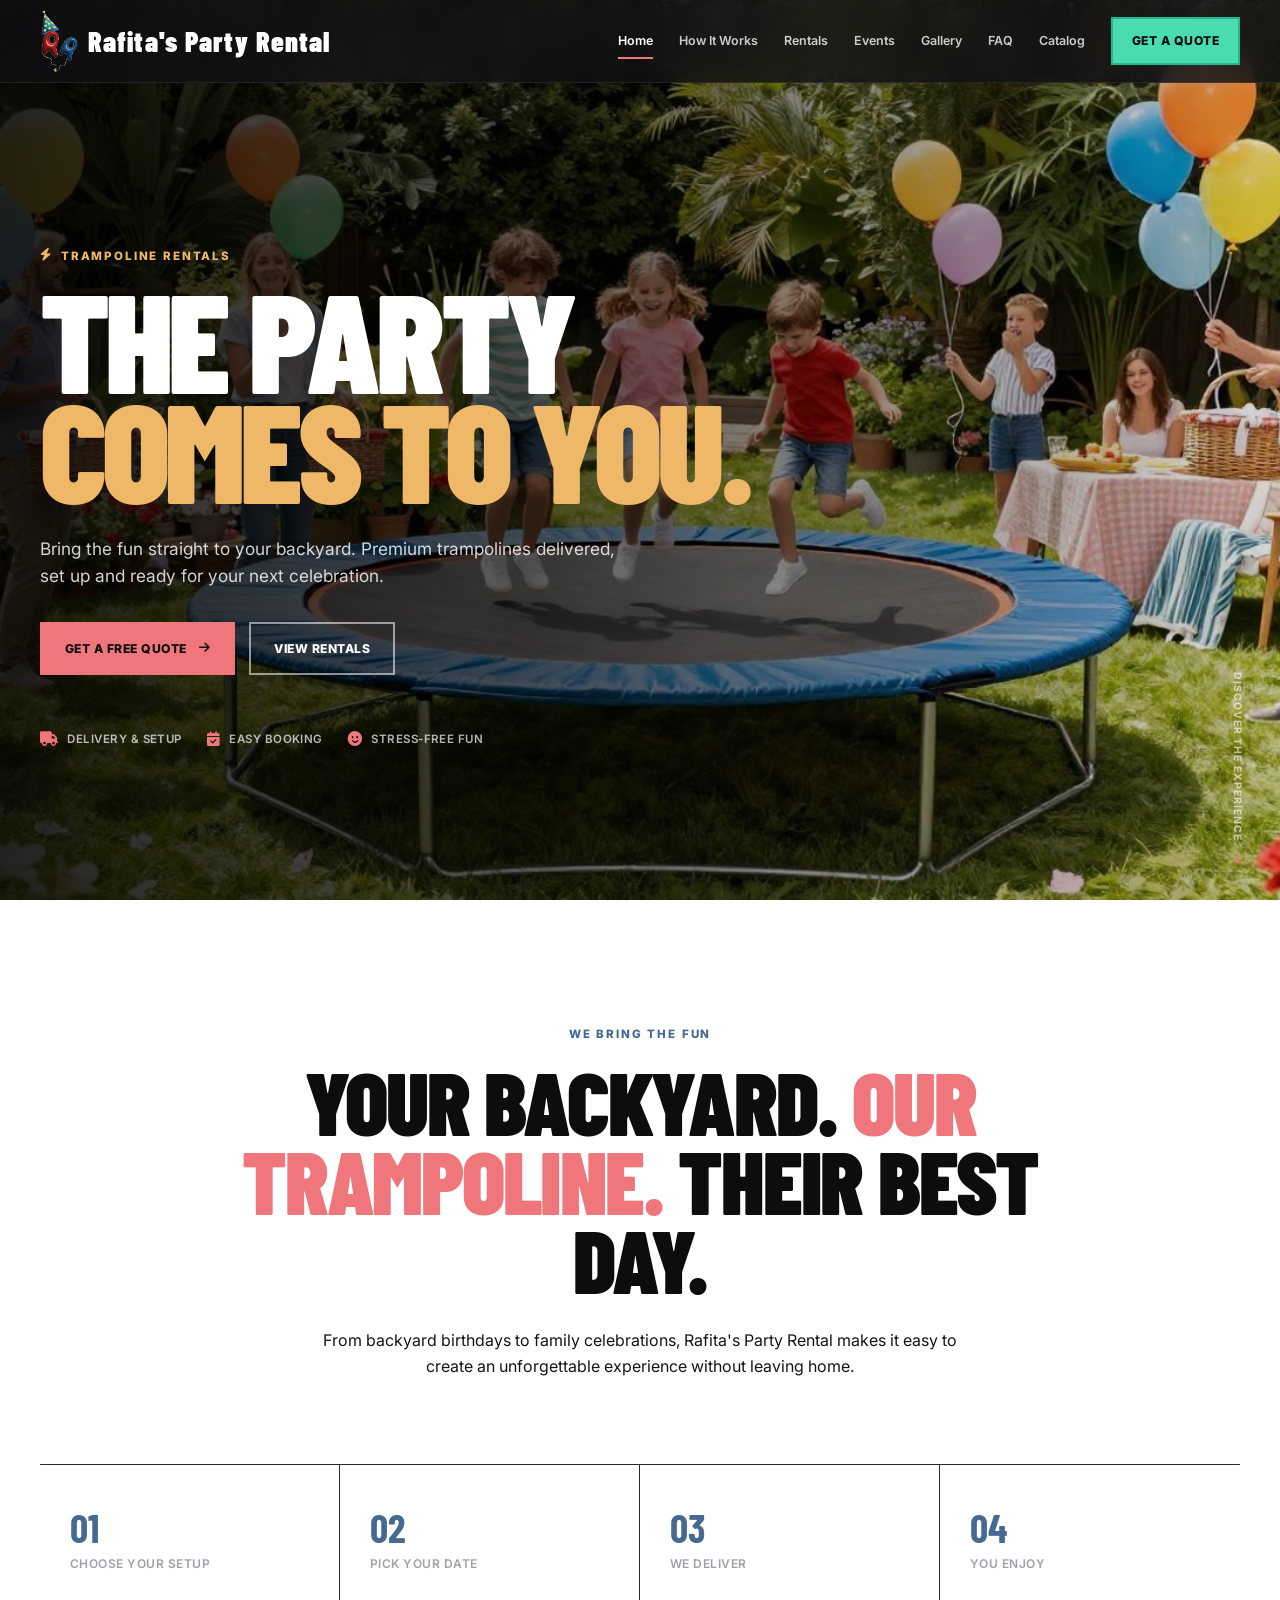
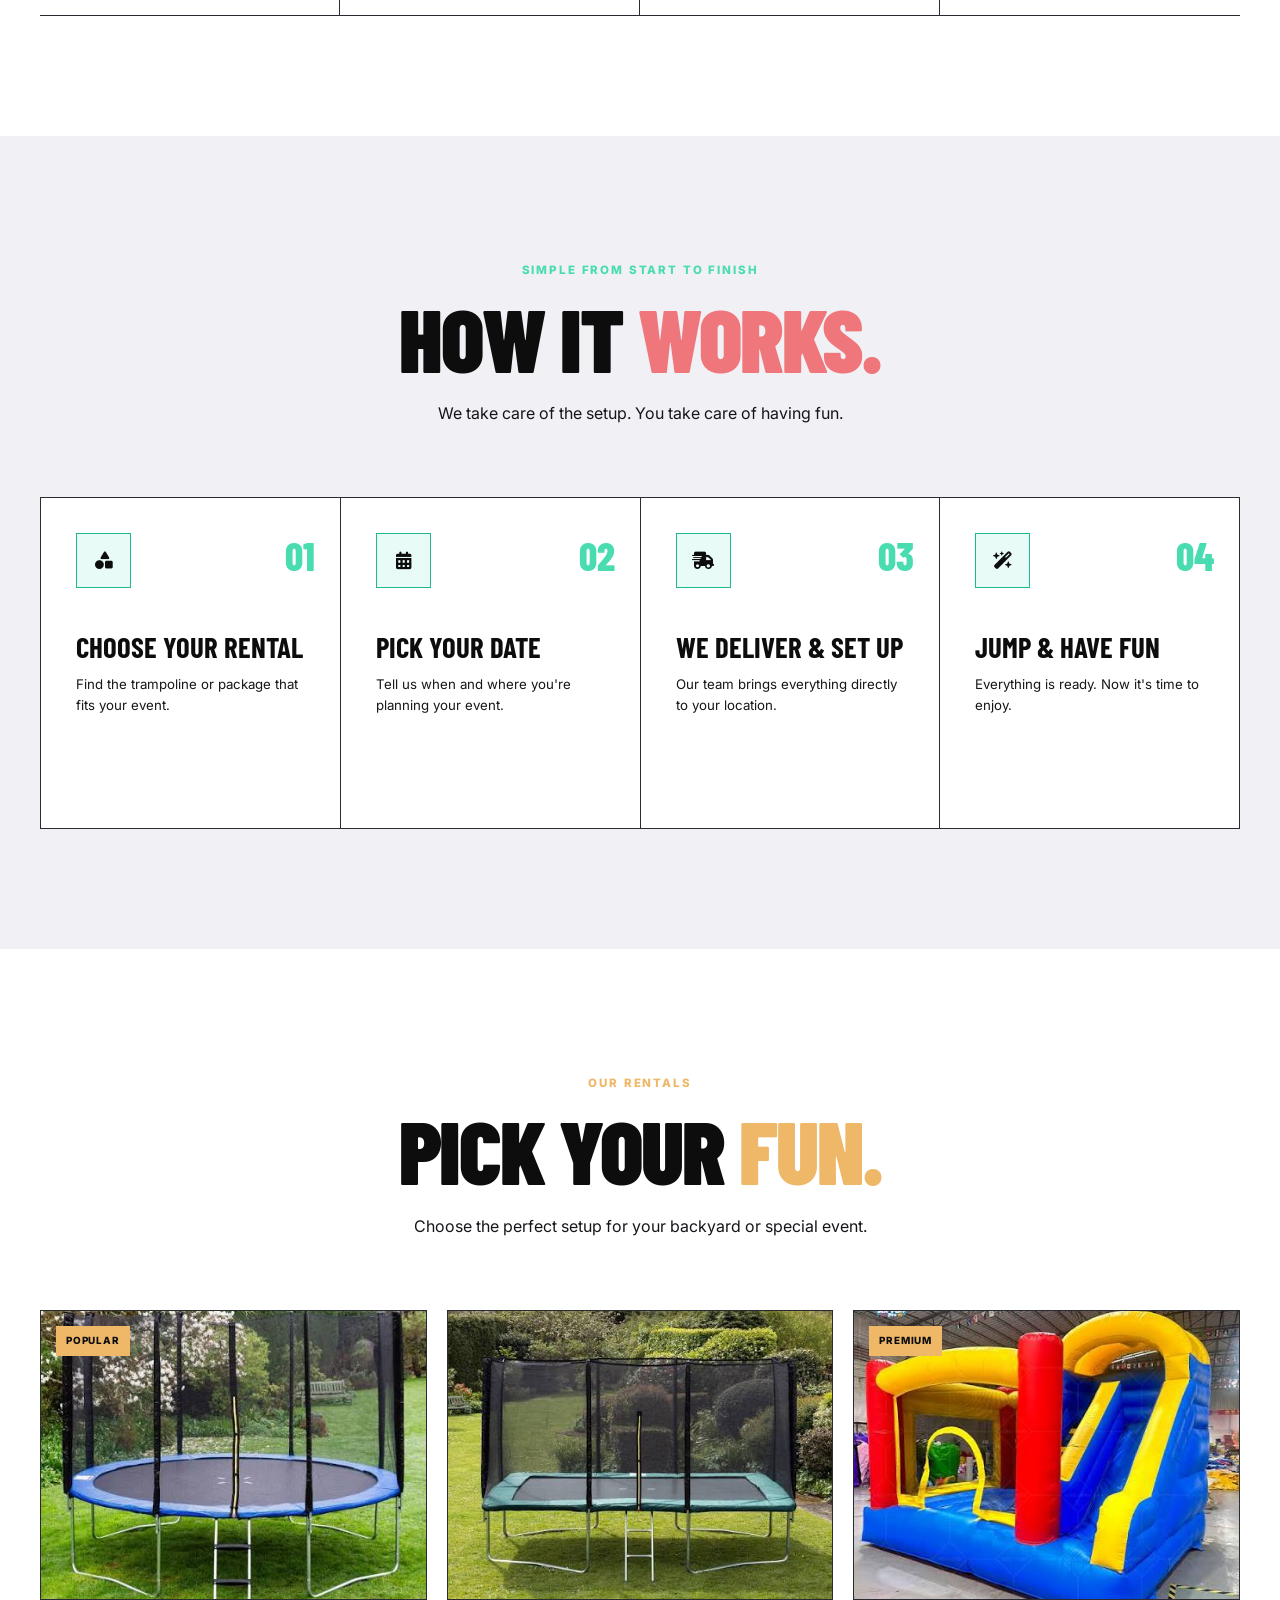
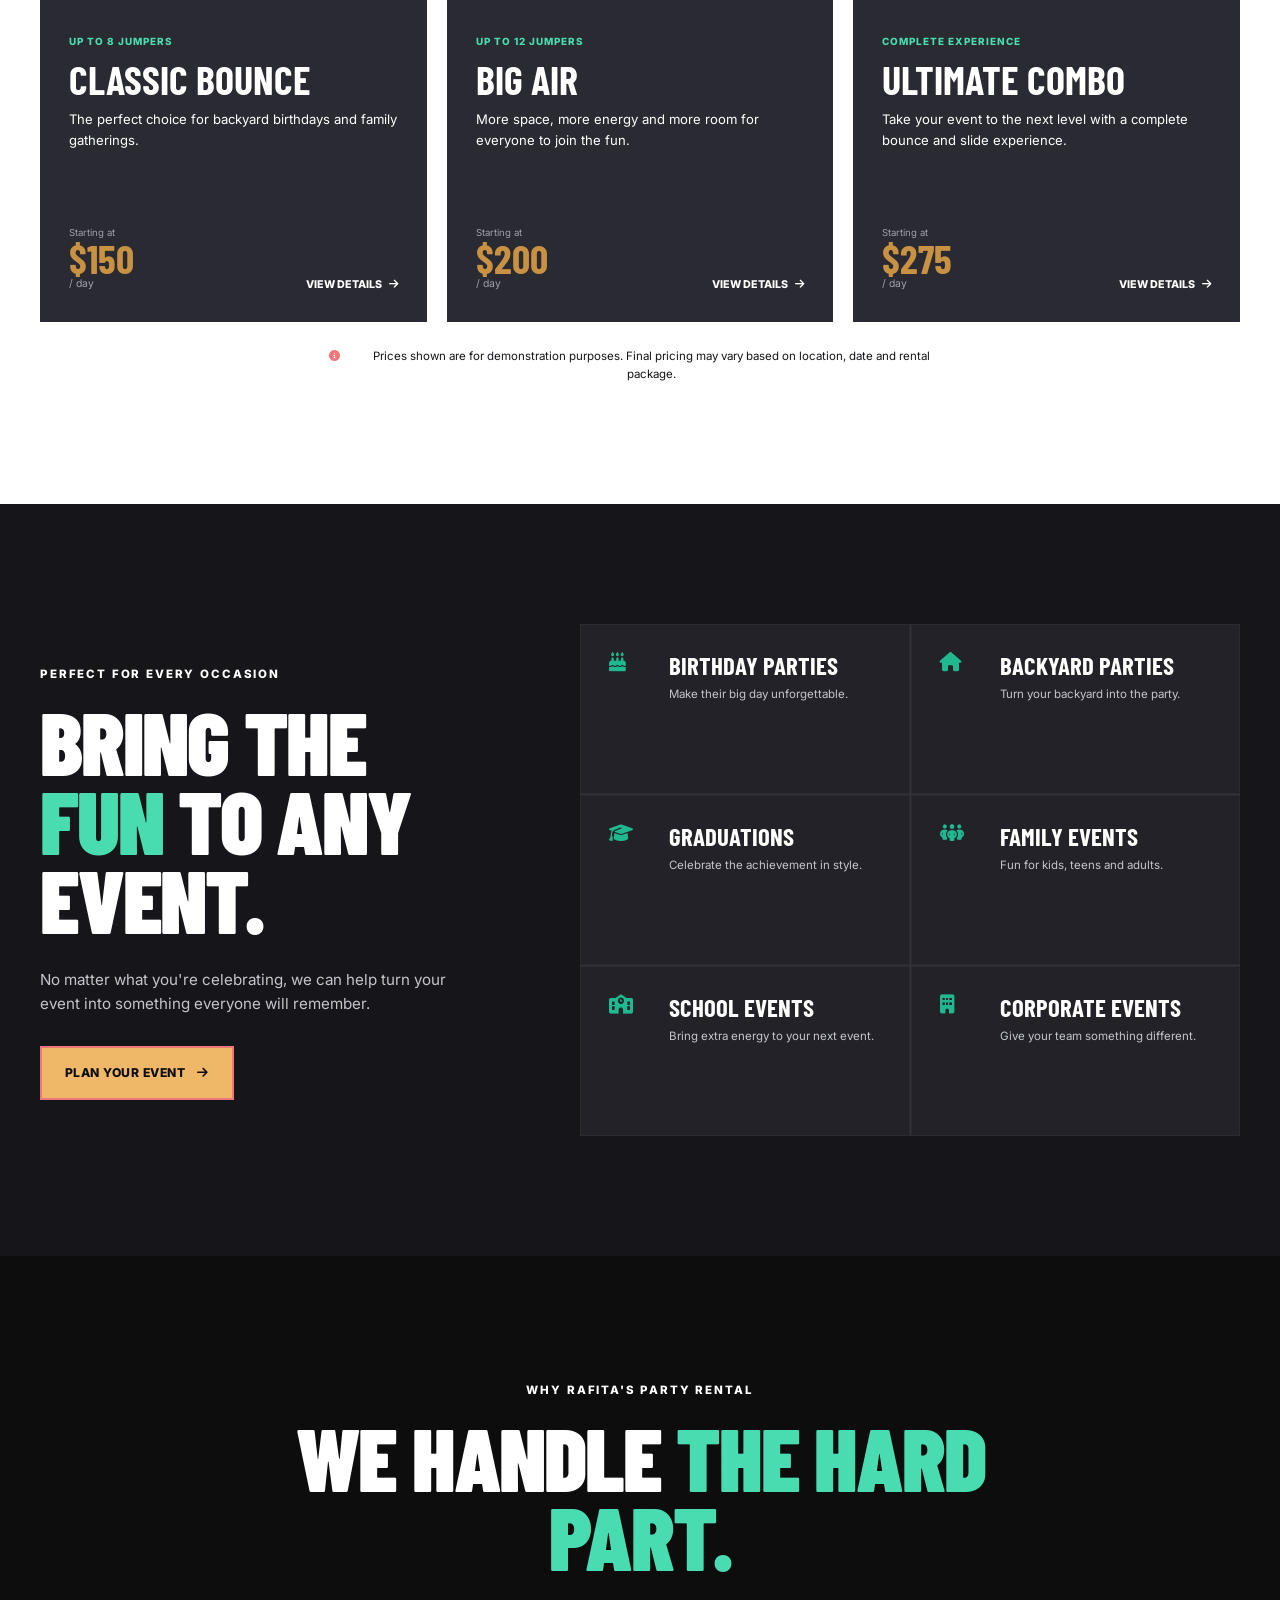
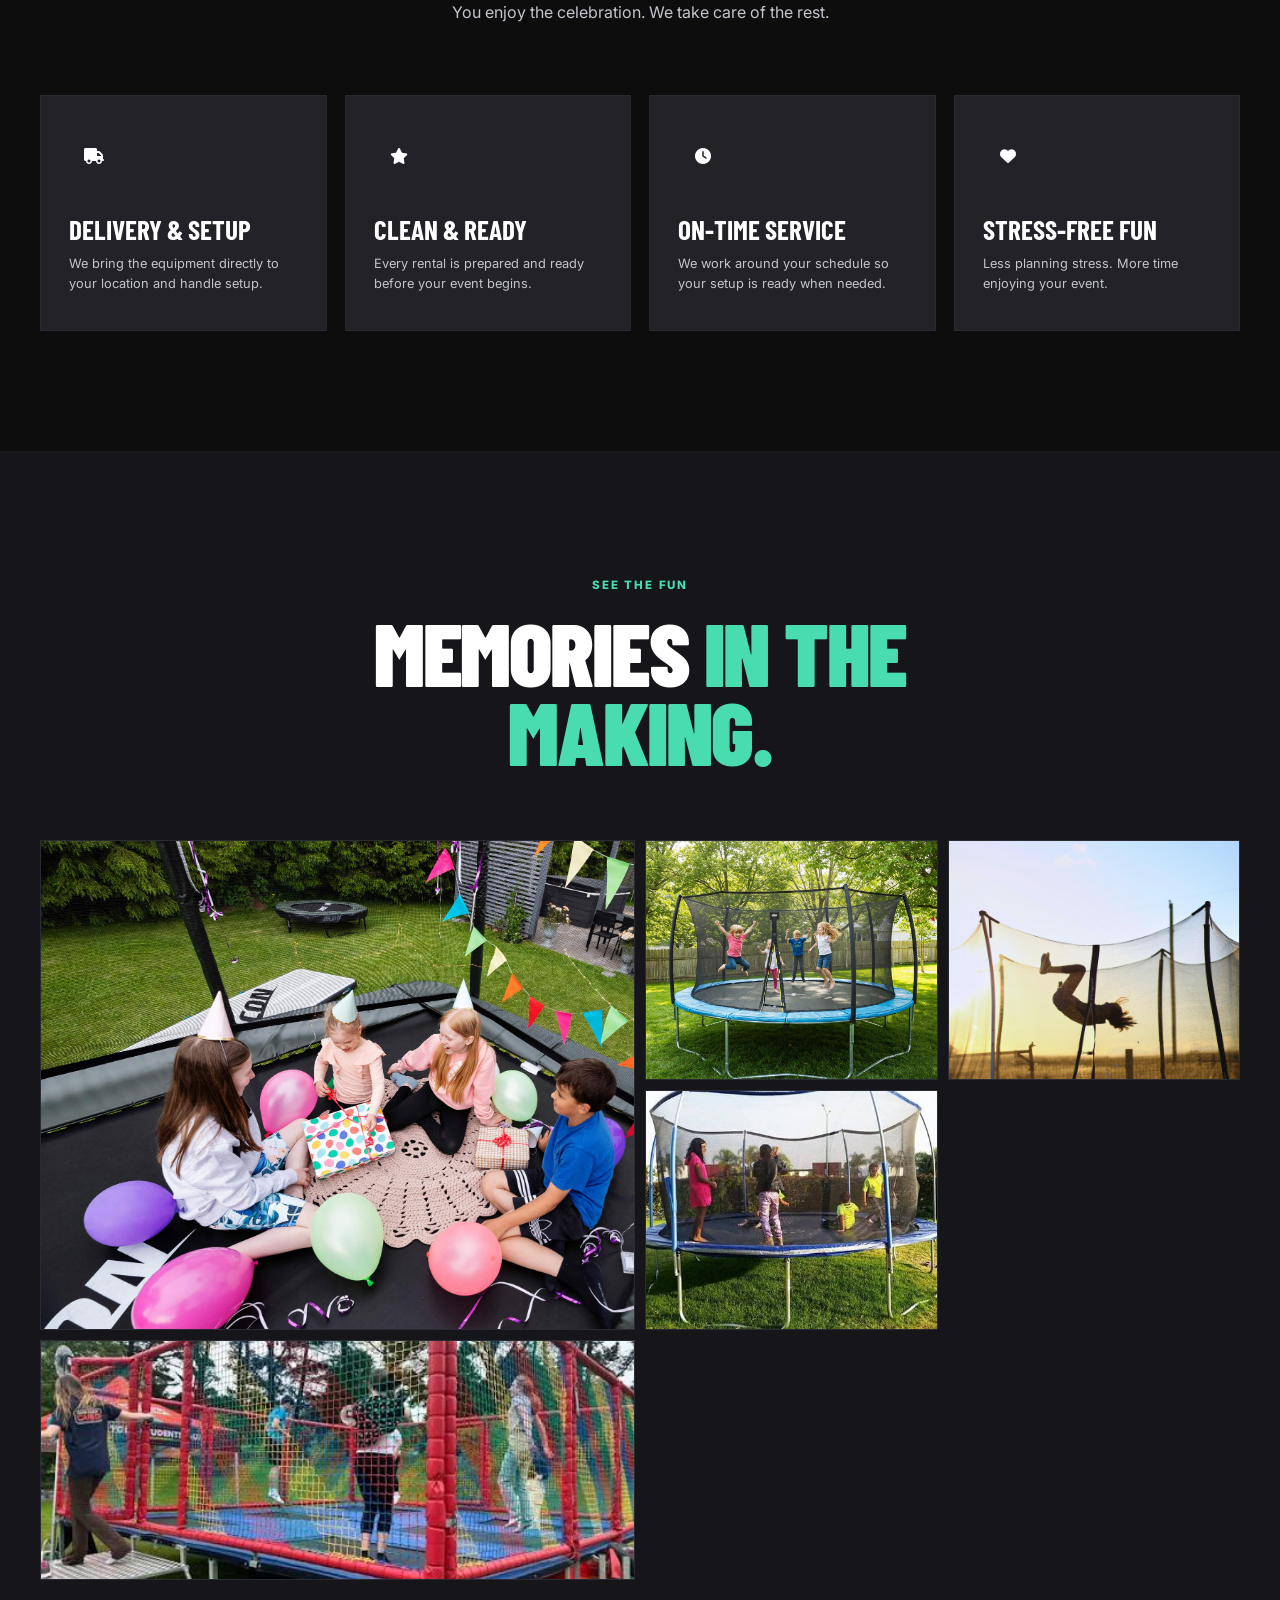
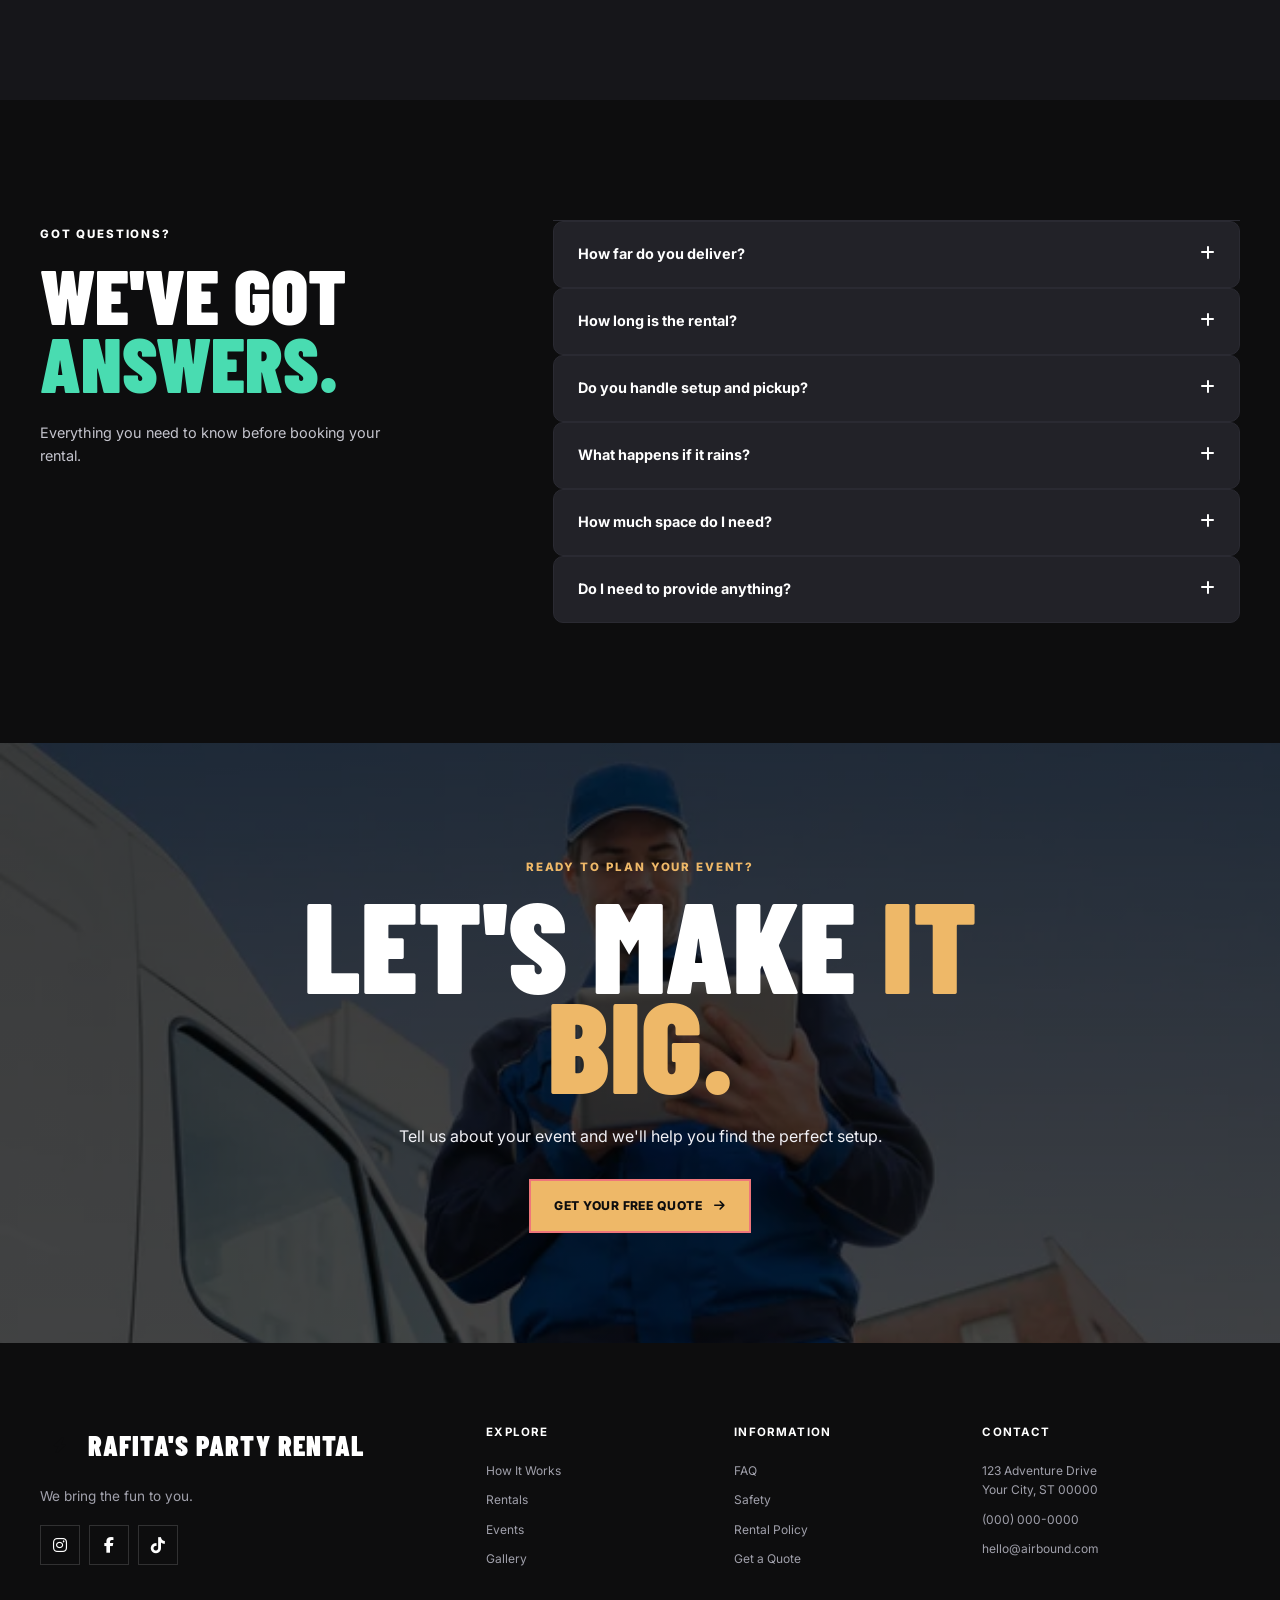
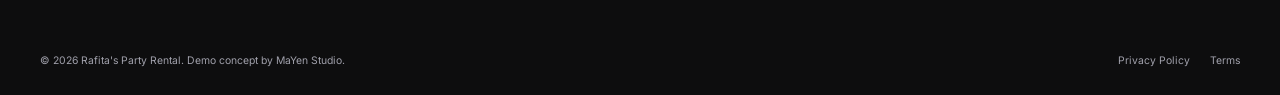
==== commit cbb42a95: "Logo en index" ====
--- a/index.html
+++ b/index.html
@@ -87,7 +87,7 @@
             >
 
                 <span class="logo-icon">
-                    <i class="fa-solid fa-bolt"></i>
+                        <img src="/public/img/123321.png" alt="Rafita's Party Rental Logo" class="img-logo">
                 </span>
 
                 <span class="logo-text">
@@ -1862,4 +1862,4 @@
 
 </body>
 
-</html>+</html>
--- a/public/css/styles - copia (2).css
+++ b/public/css/styles - copia (2).css
@@ -371,13 +371,12 @@
 .logo-icon {
 
     width: 38px;
-    height: 38px;
 
     display: grid;
 
     place-items: center;
 
-    background: var(--accent);
+    /*background: var(--accent);*/
 
     color: var(--black);
 
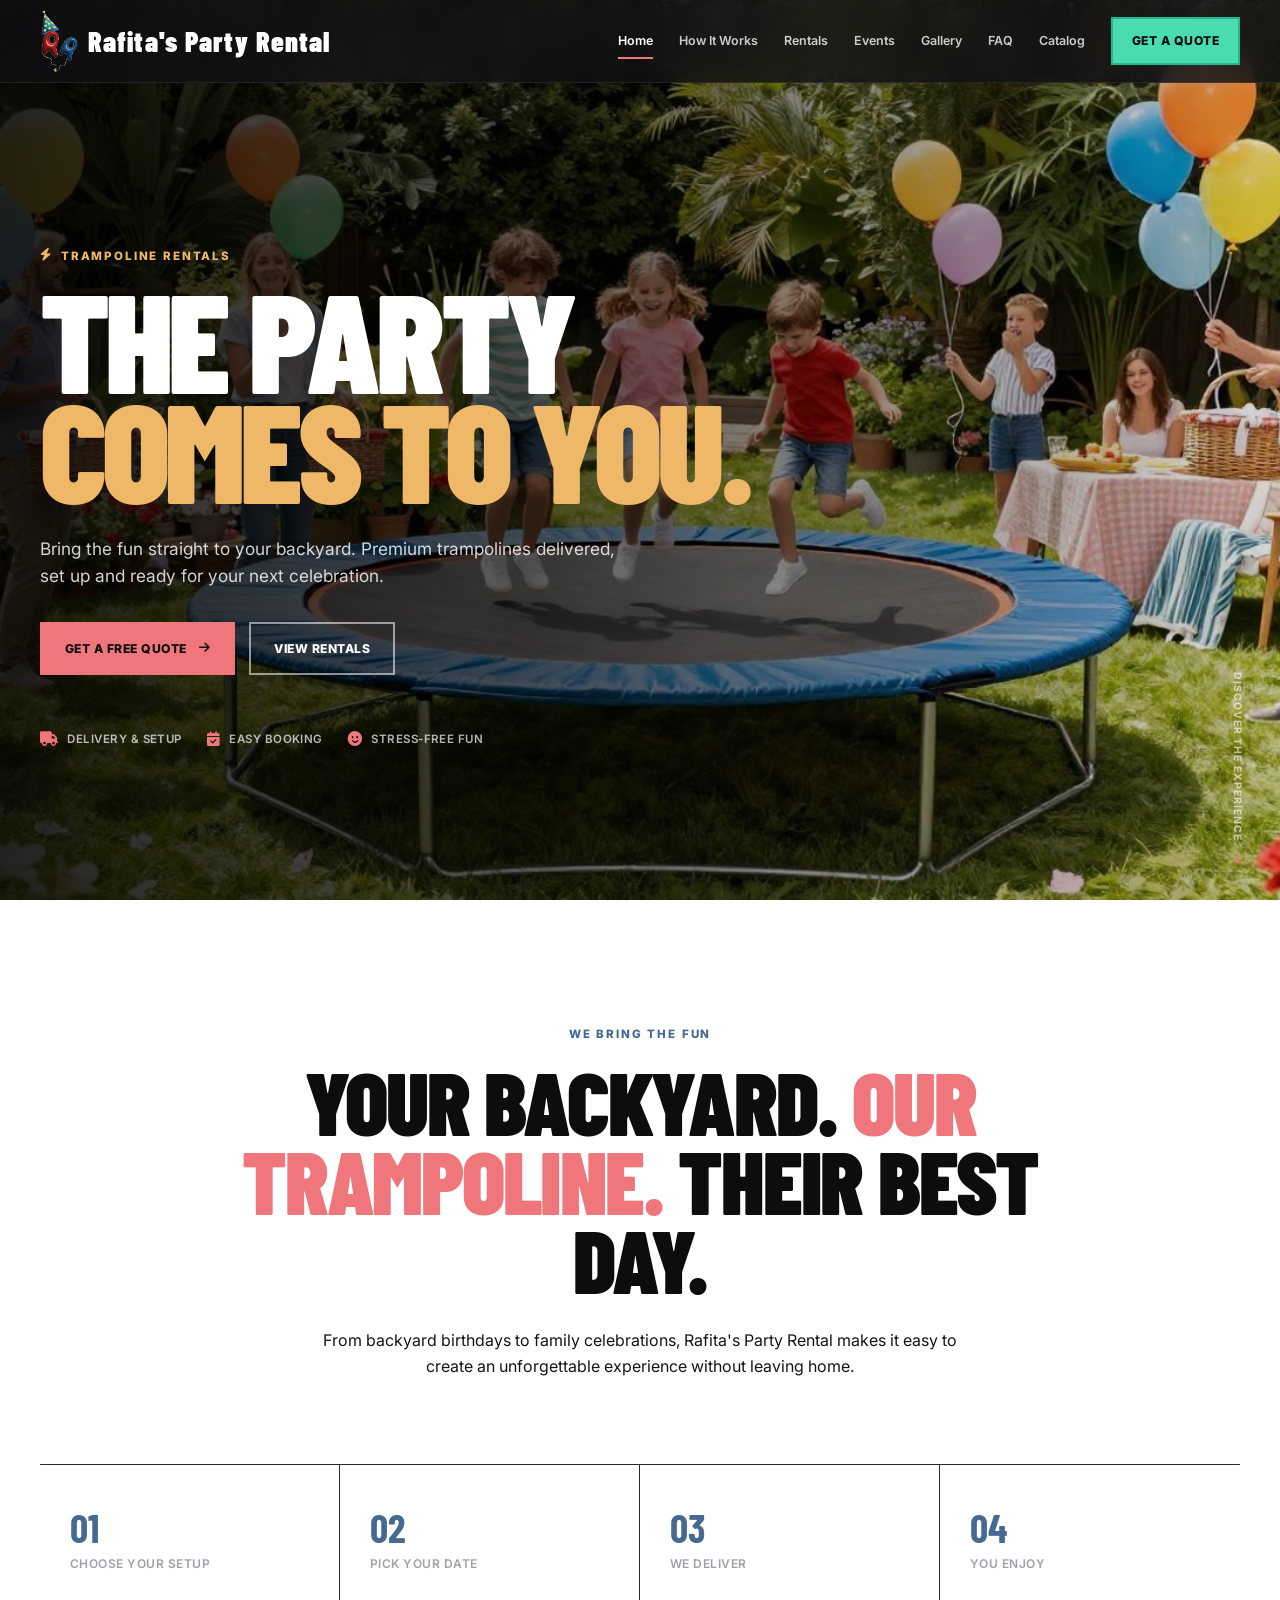
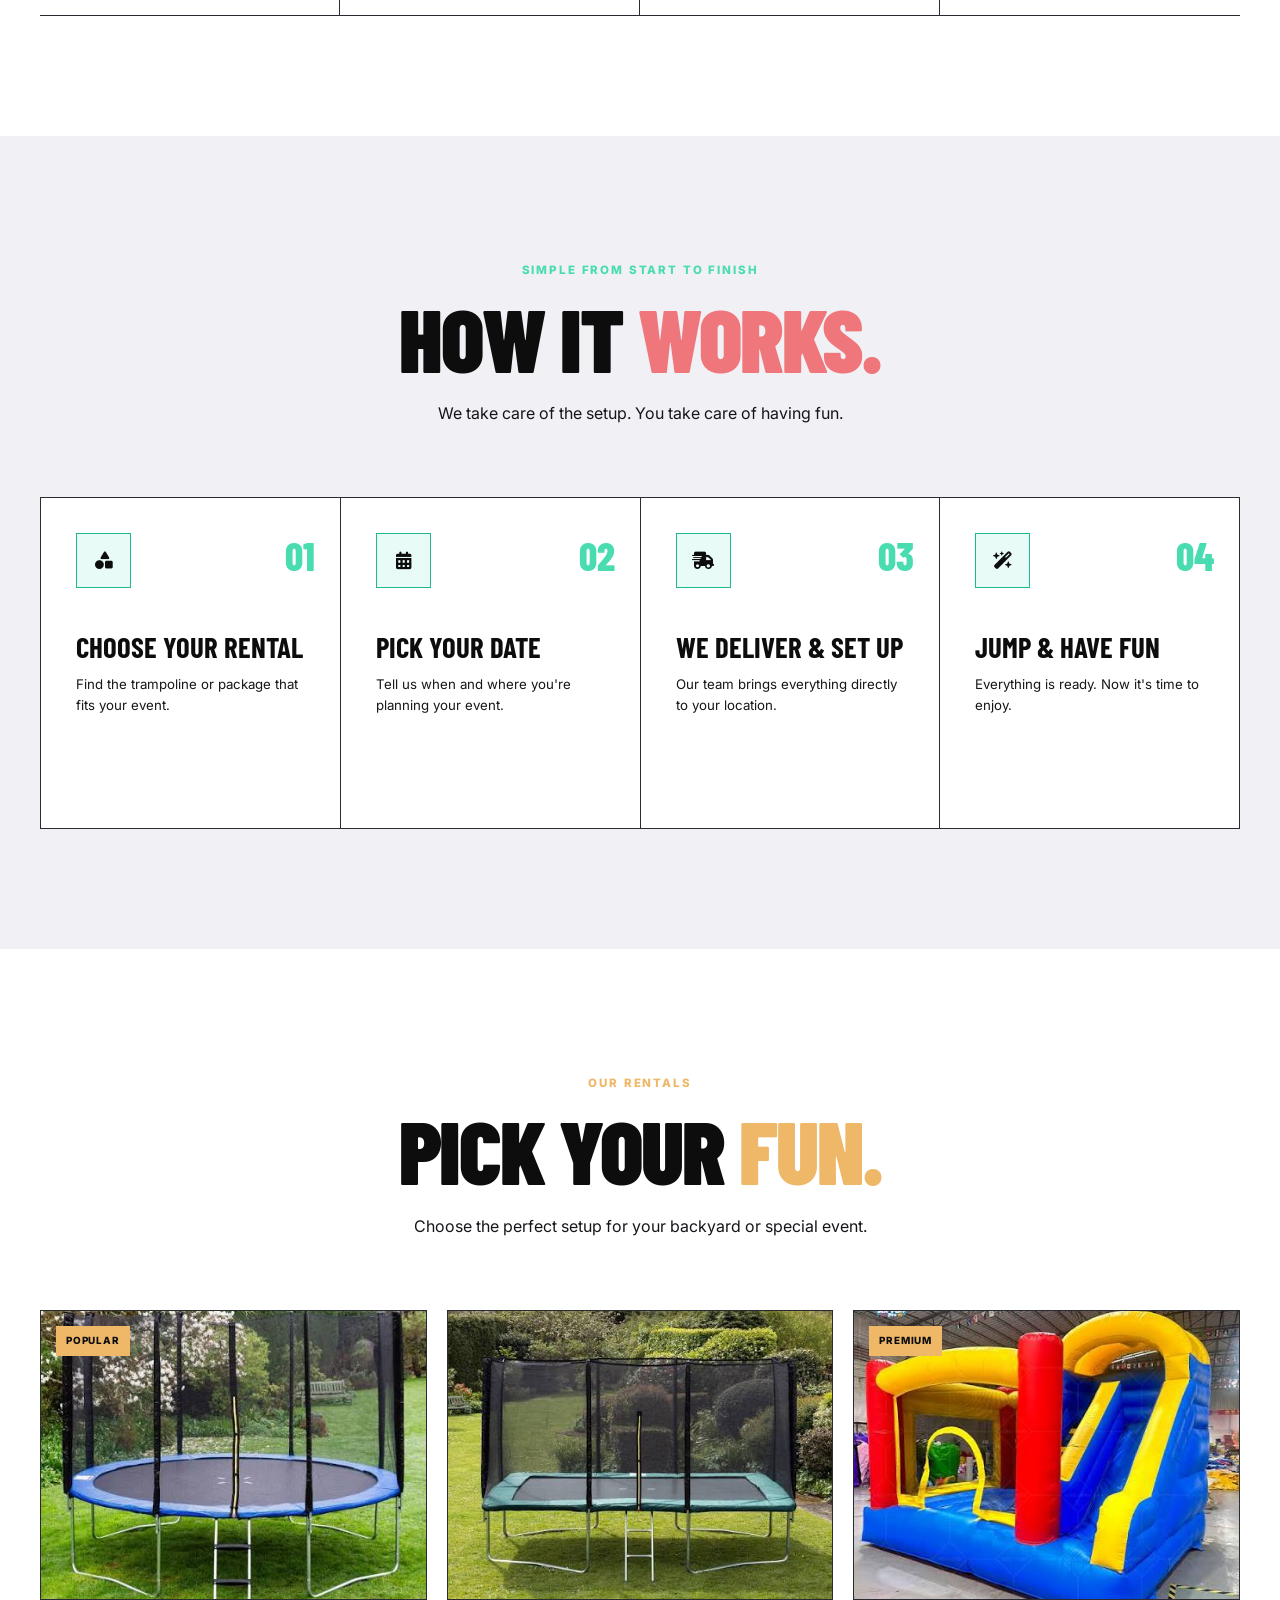
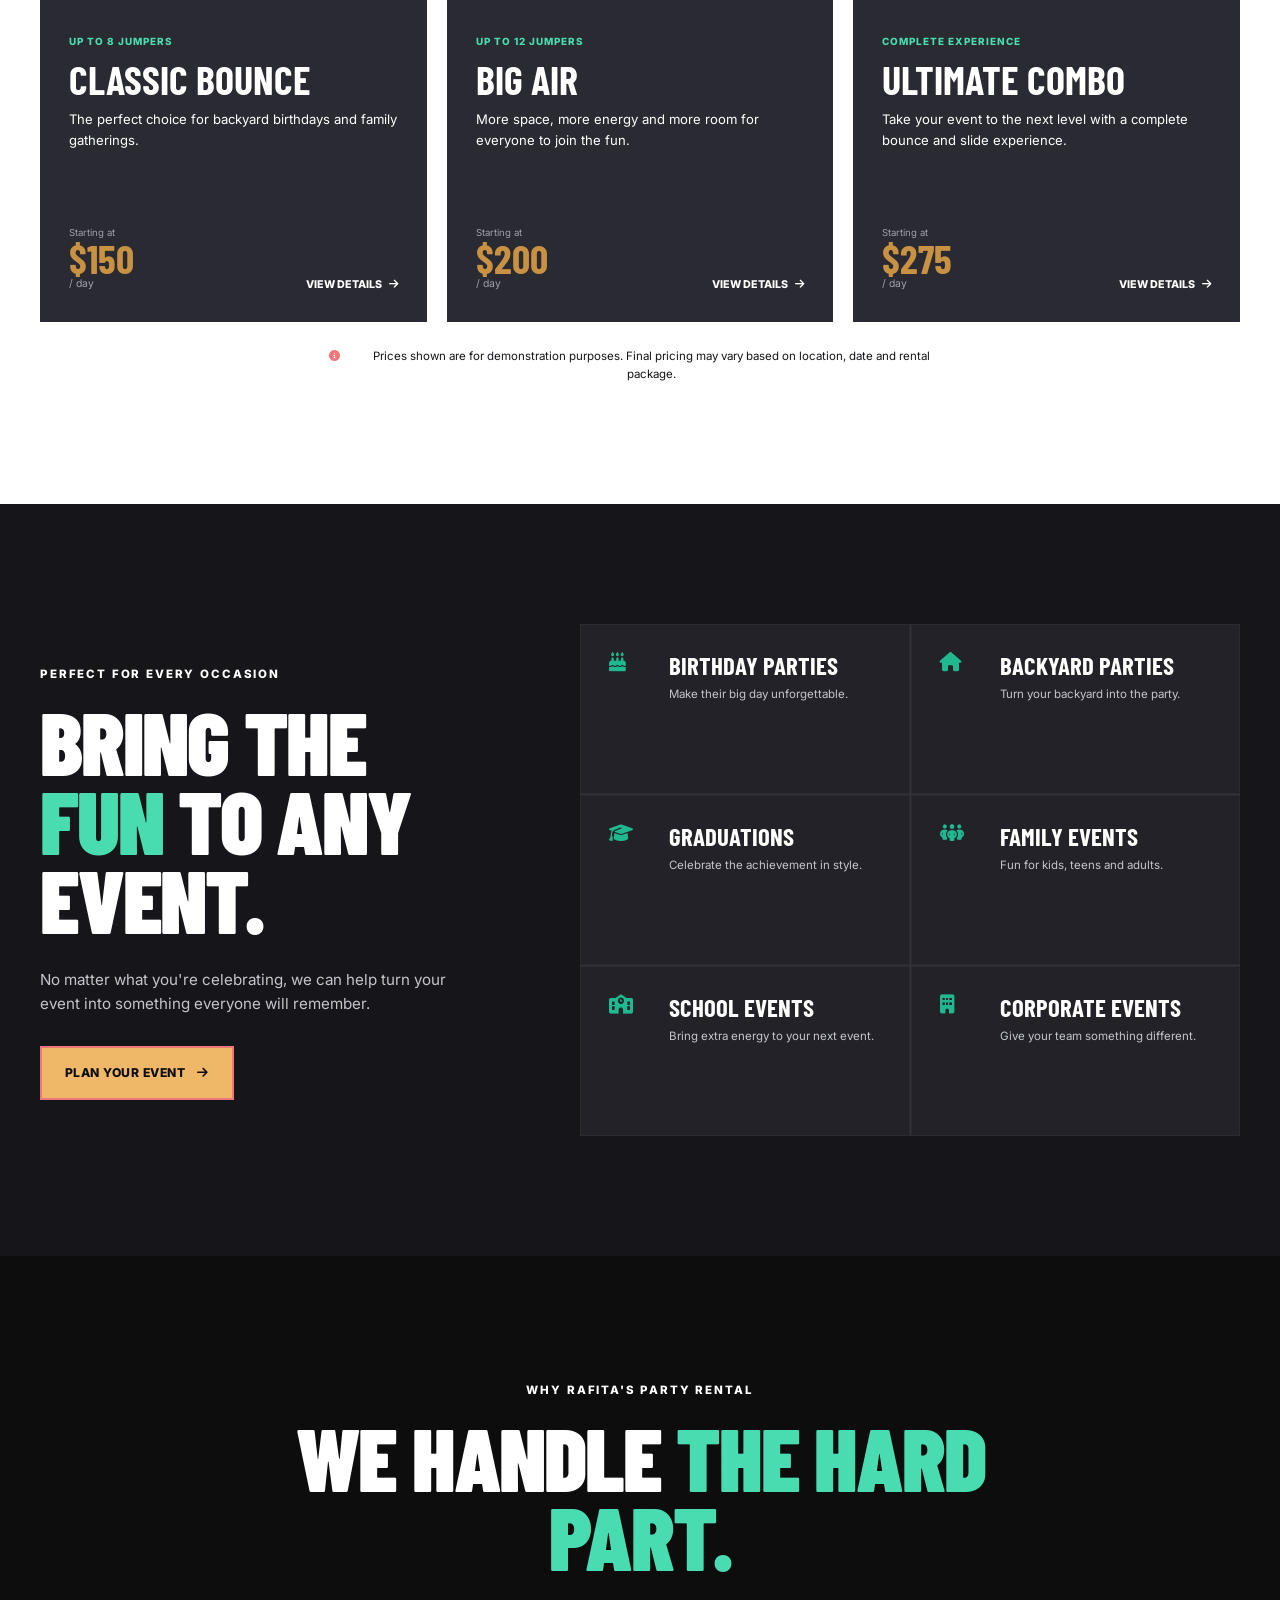
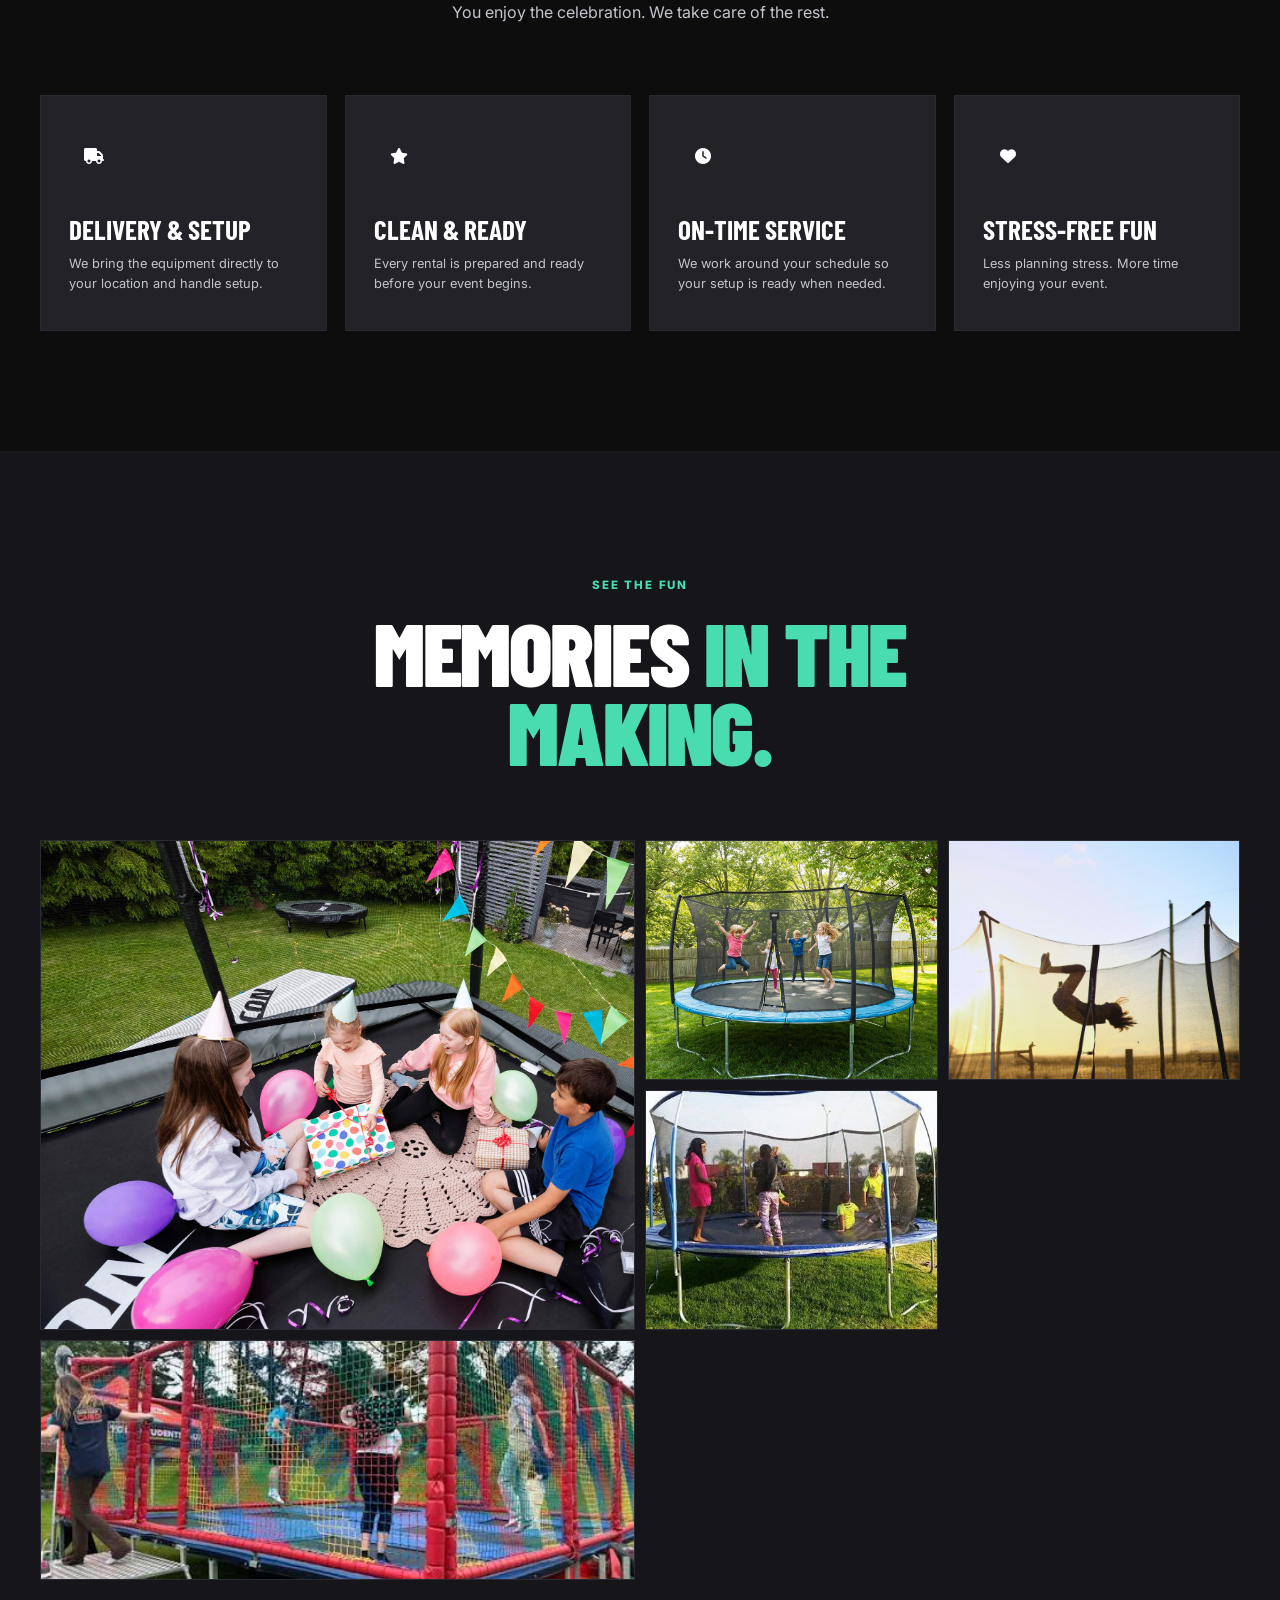
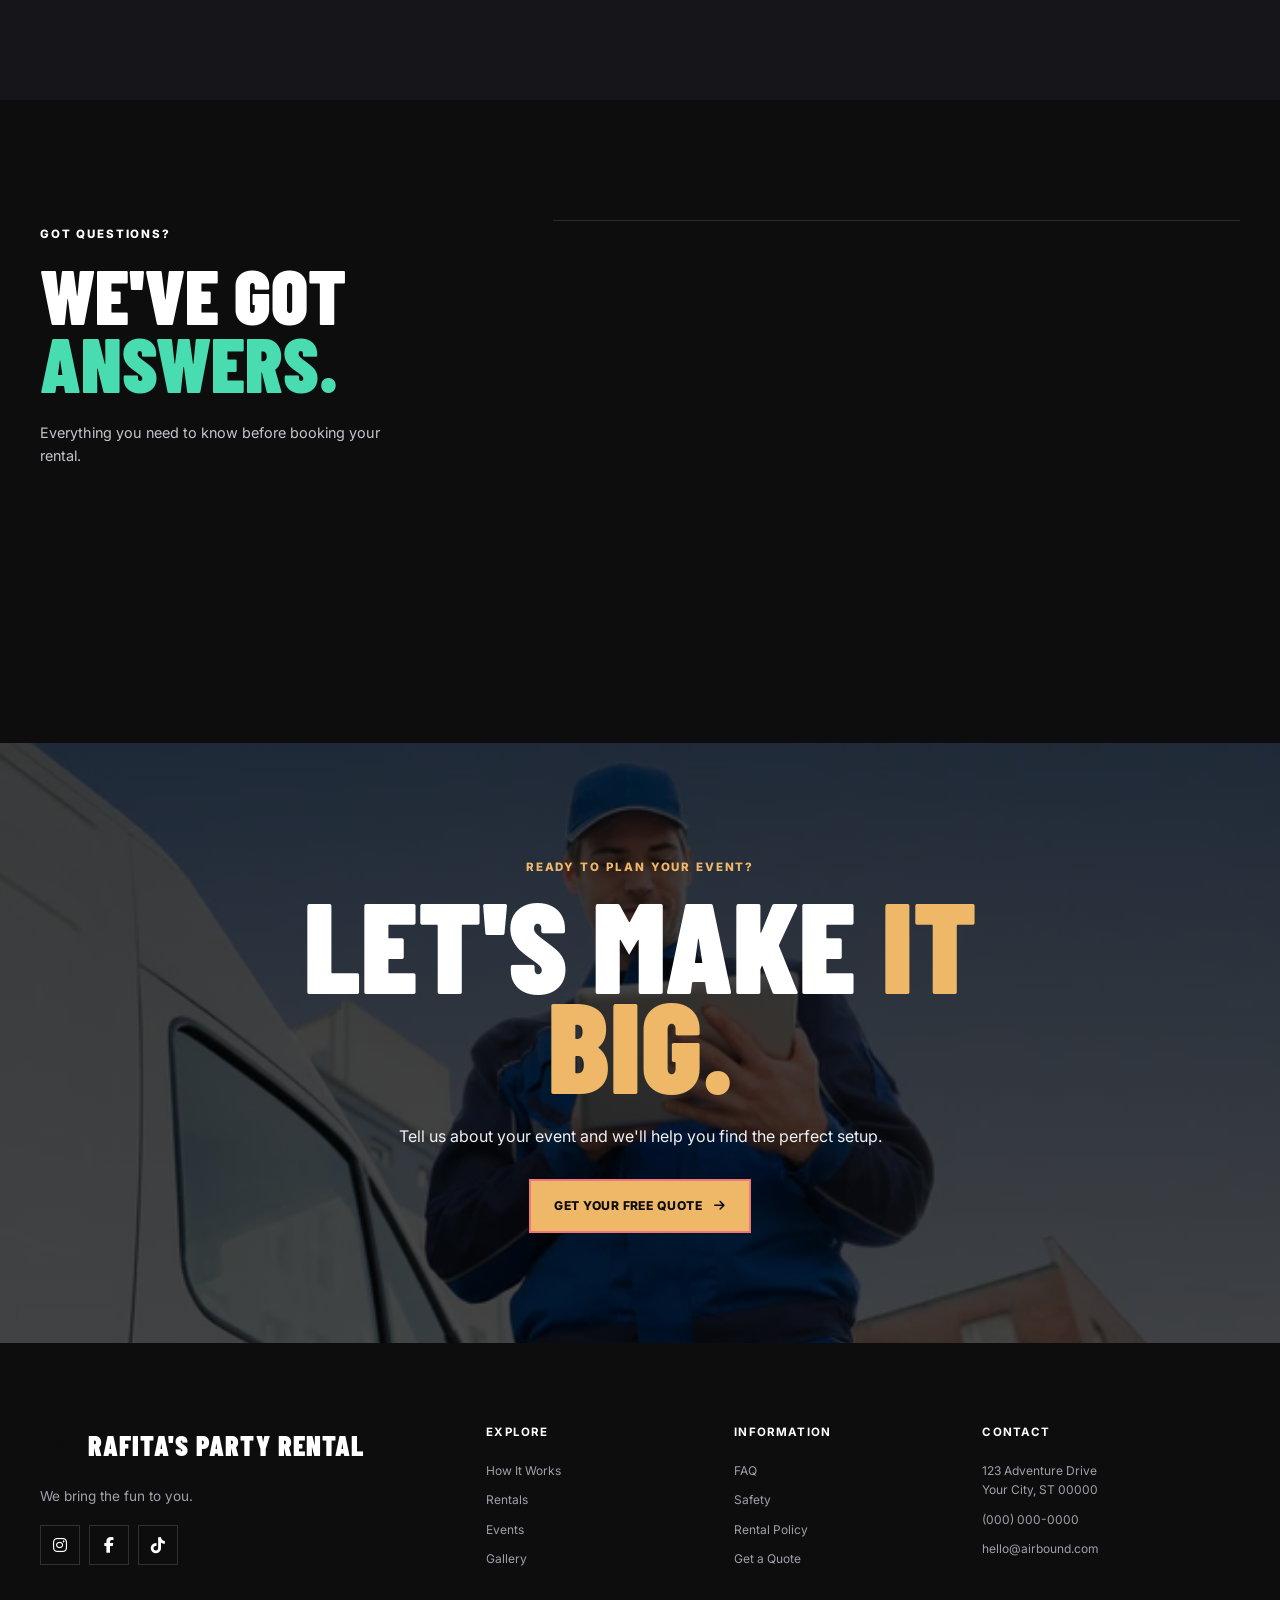
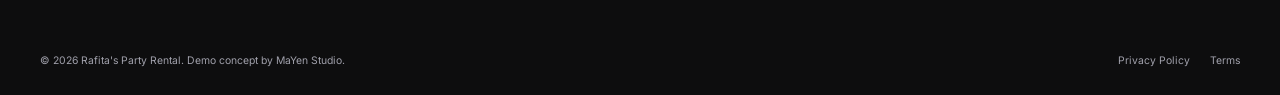
==== commit 885ae262: "Fix path index" ====
--- a/index.html
+++ b/index.html
@@ -87,7 +87,7 @@
             >
 
                 <span class="logo-icon">
-                        <img src="/public/img/123321.png" alt="Rafita's Party Rental Logo" class="img-logo">
+                        <img src="public/img/123321.png" alt="Rafita's Party Rental Logo" class="img-logo">
                 </span>
 
                 <span class="logo-text">
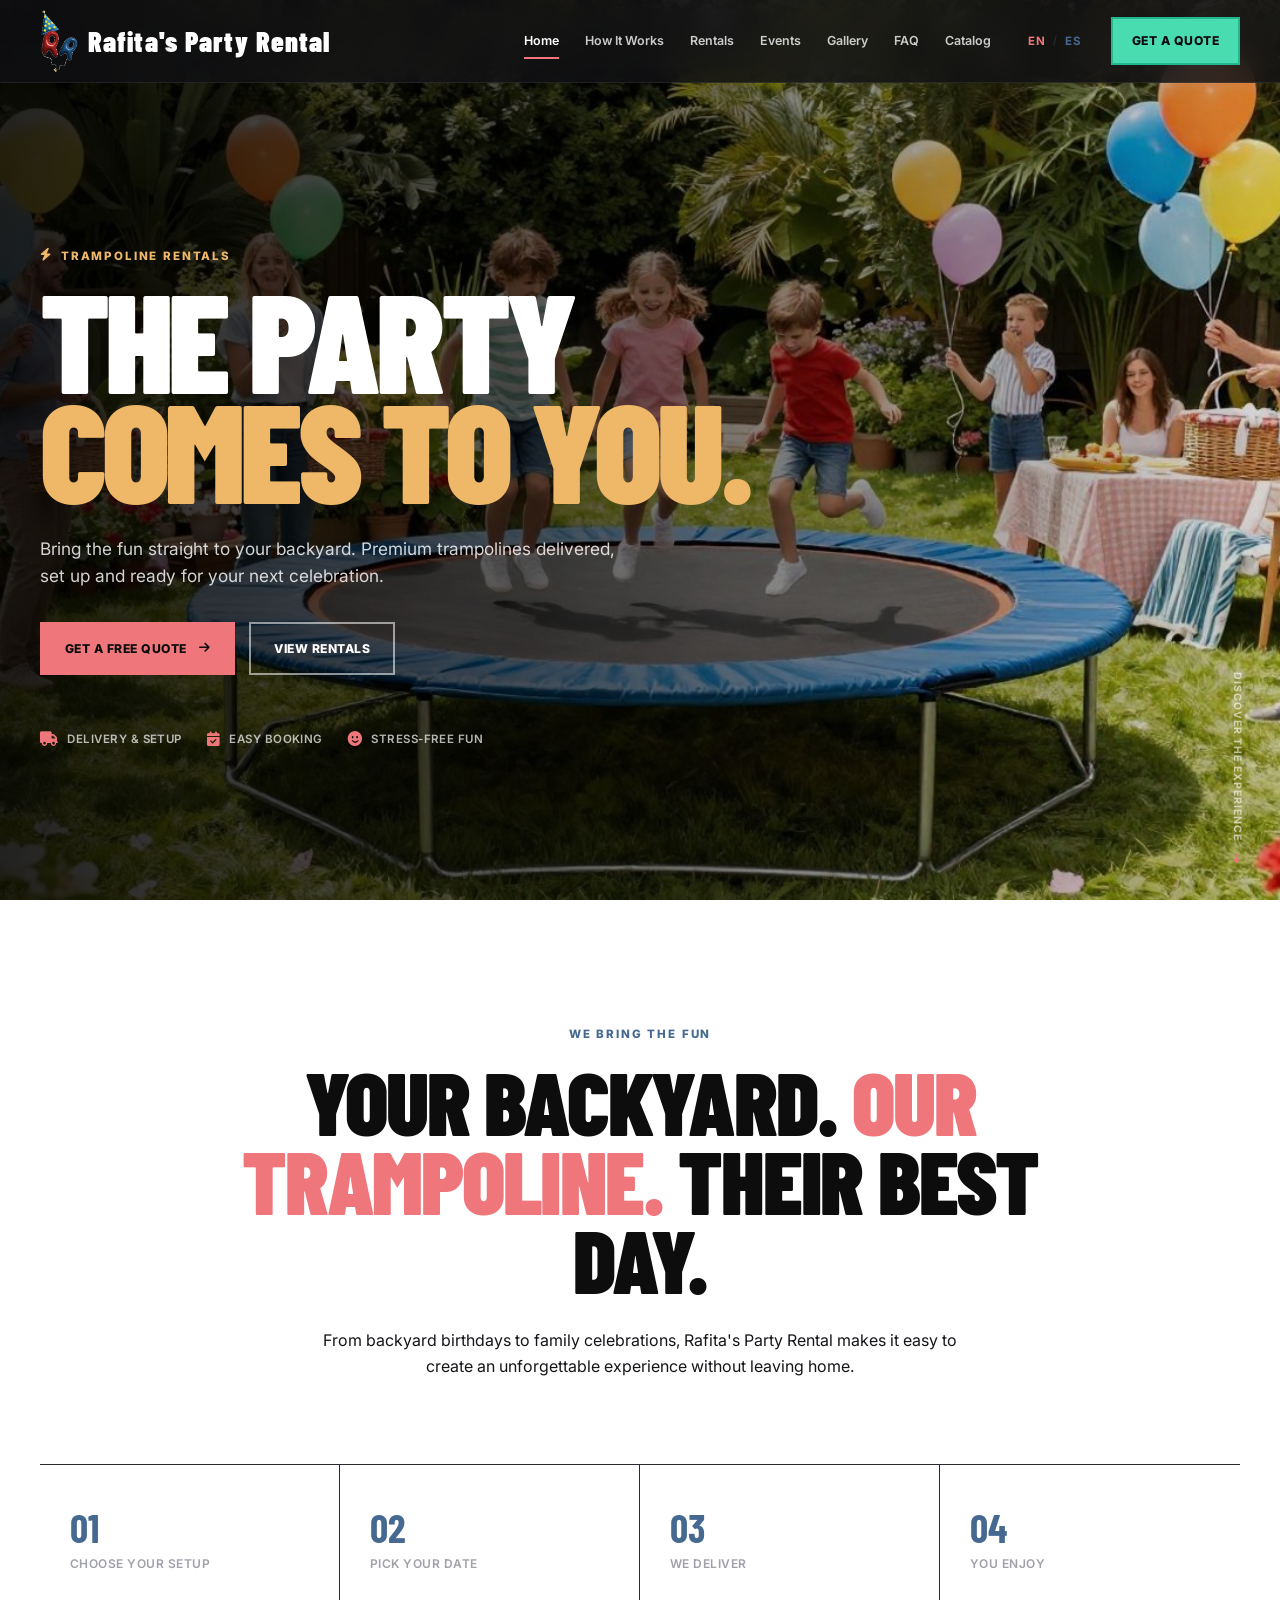
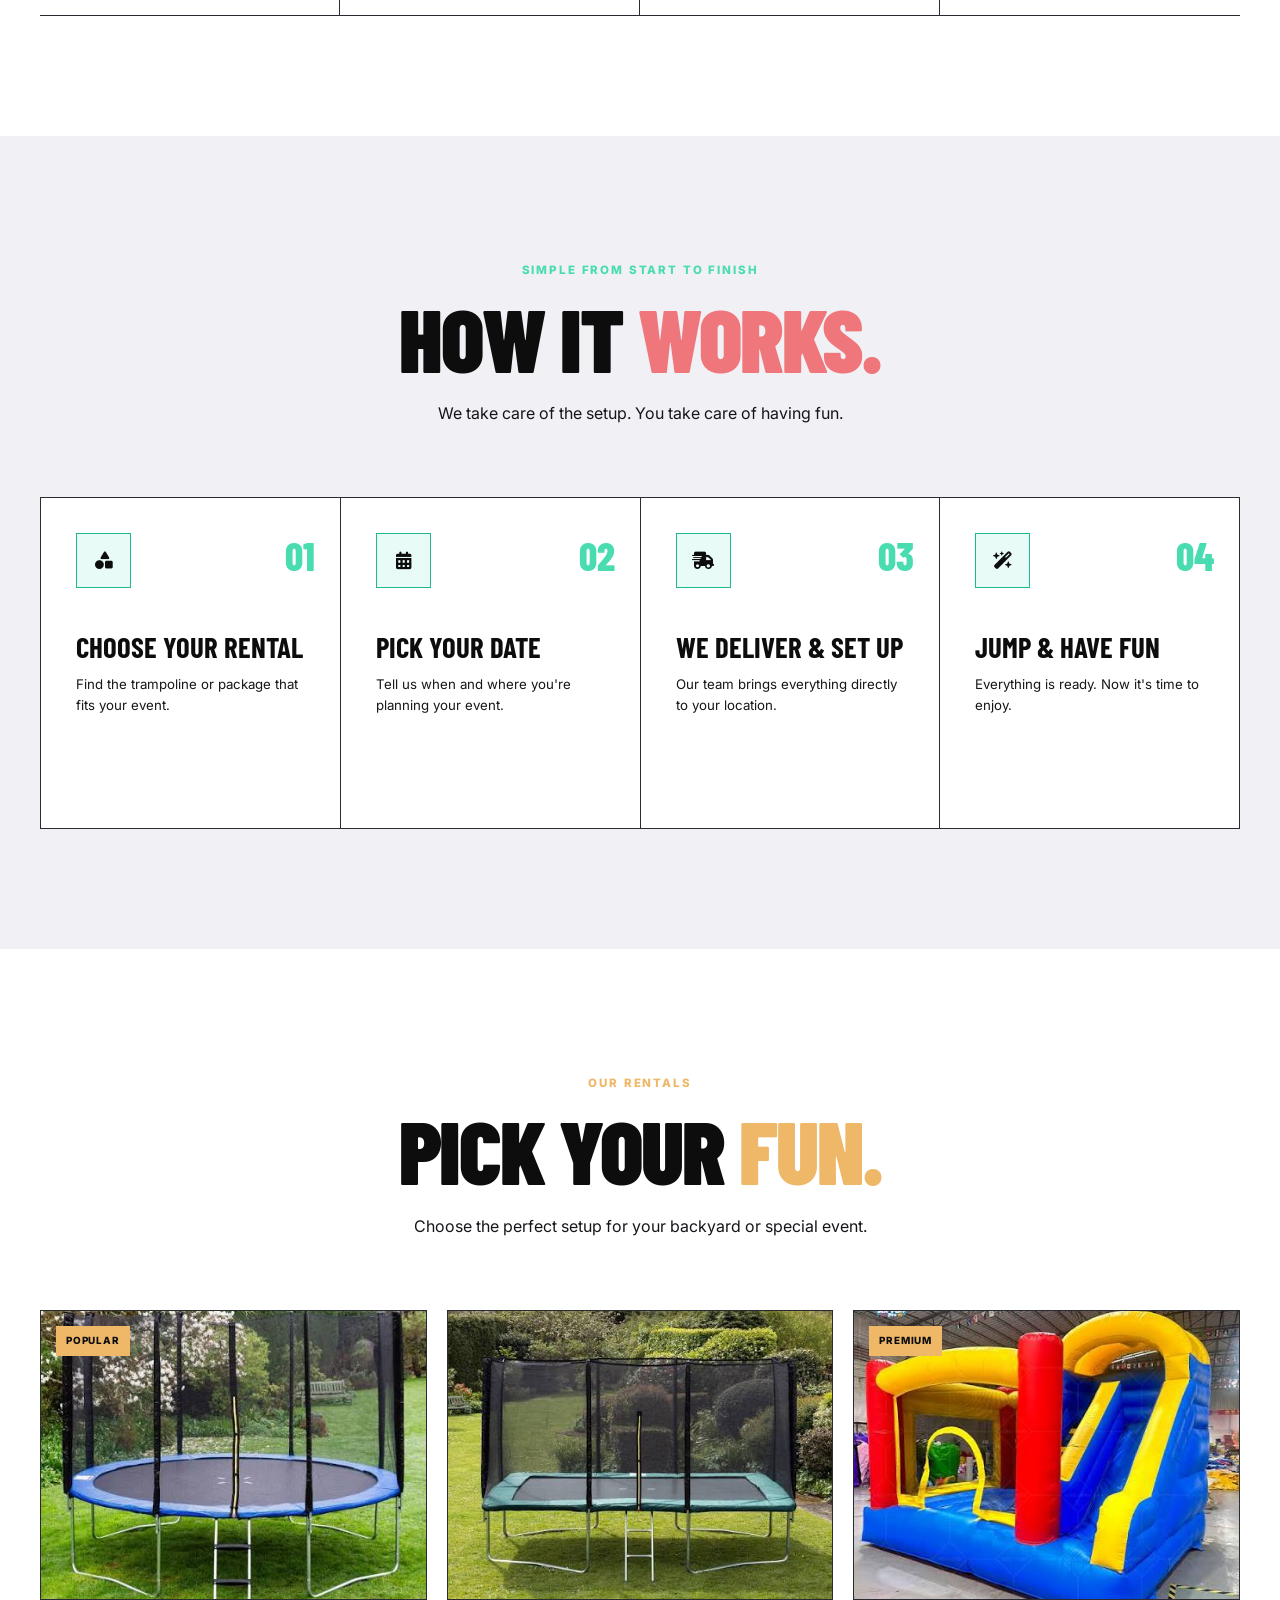
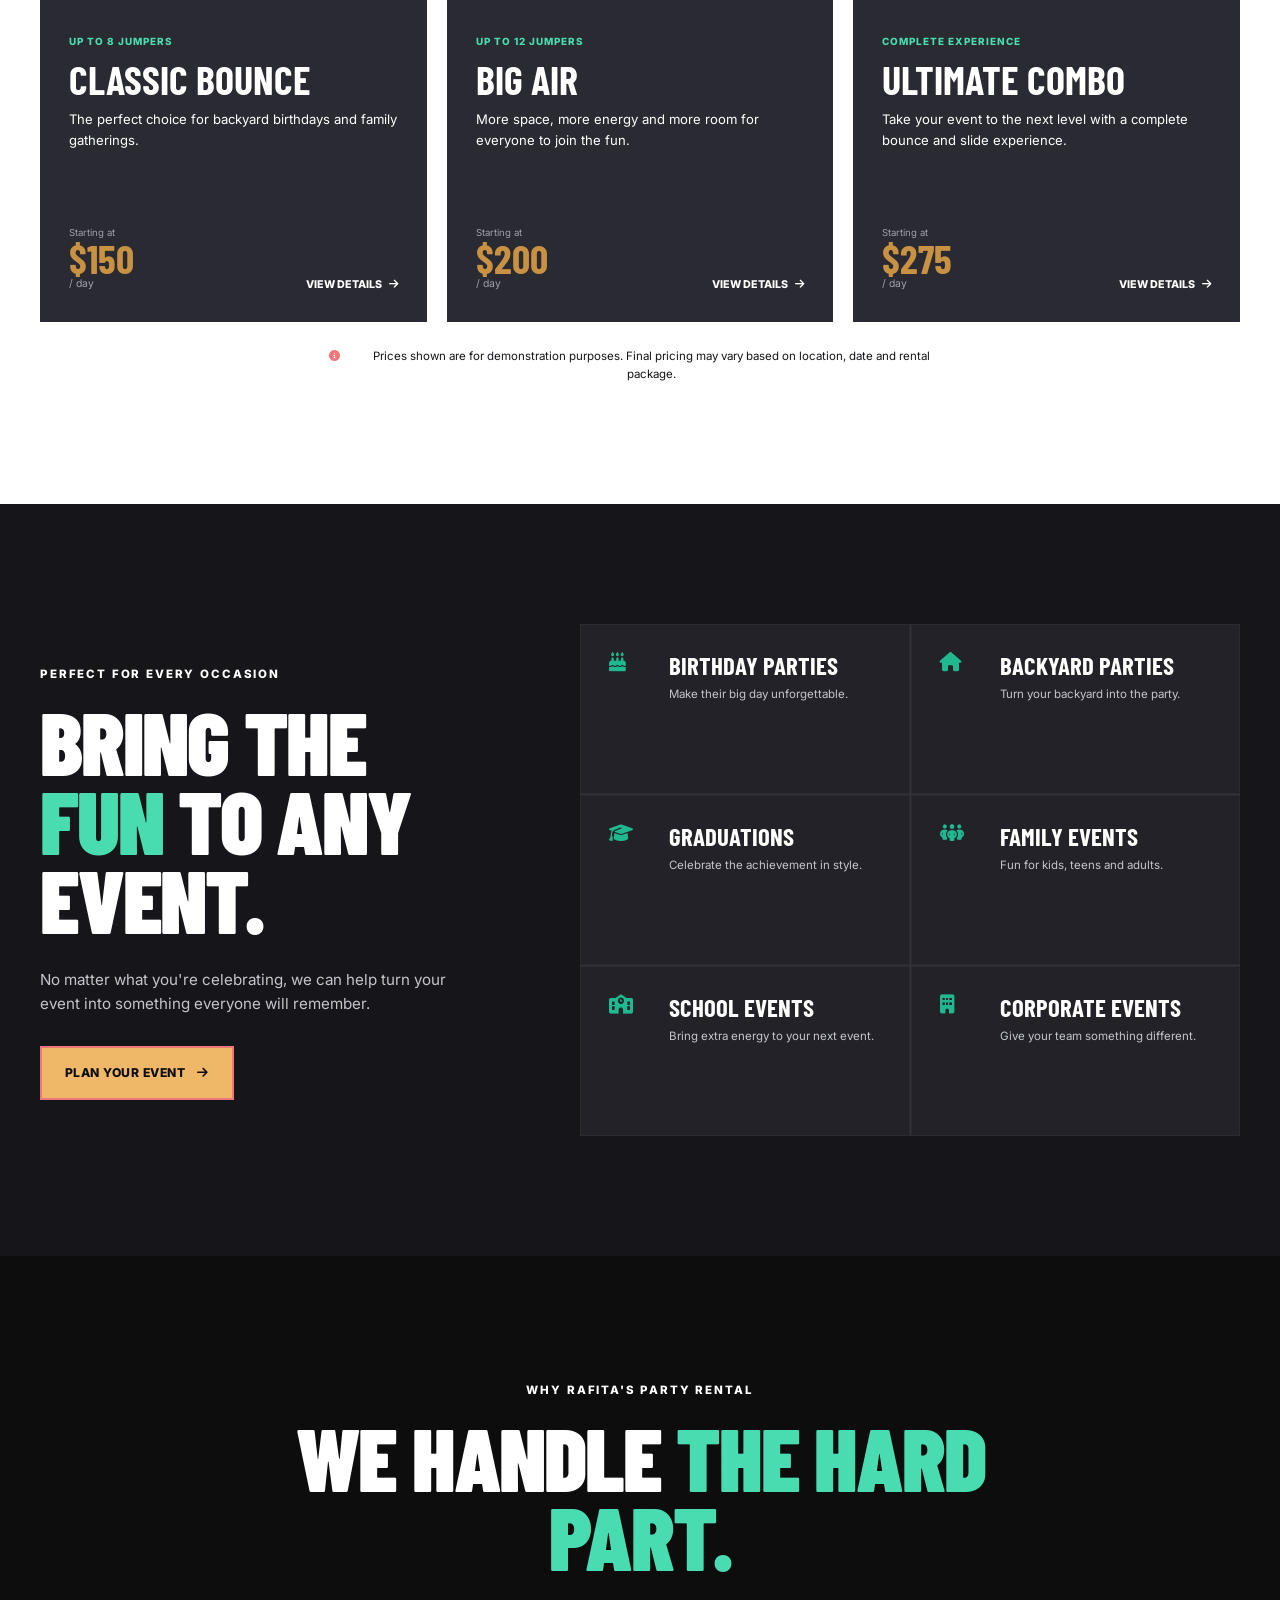
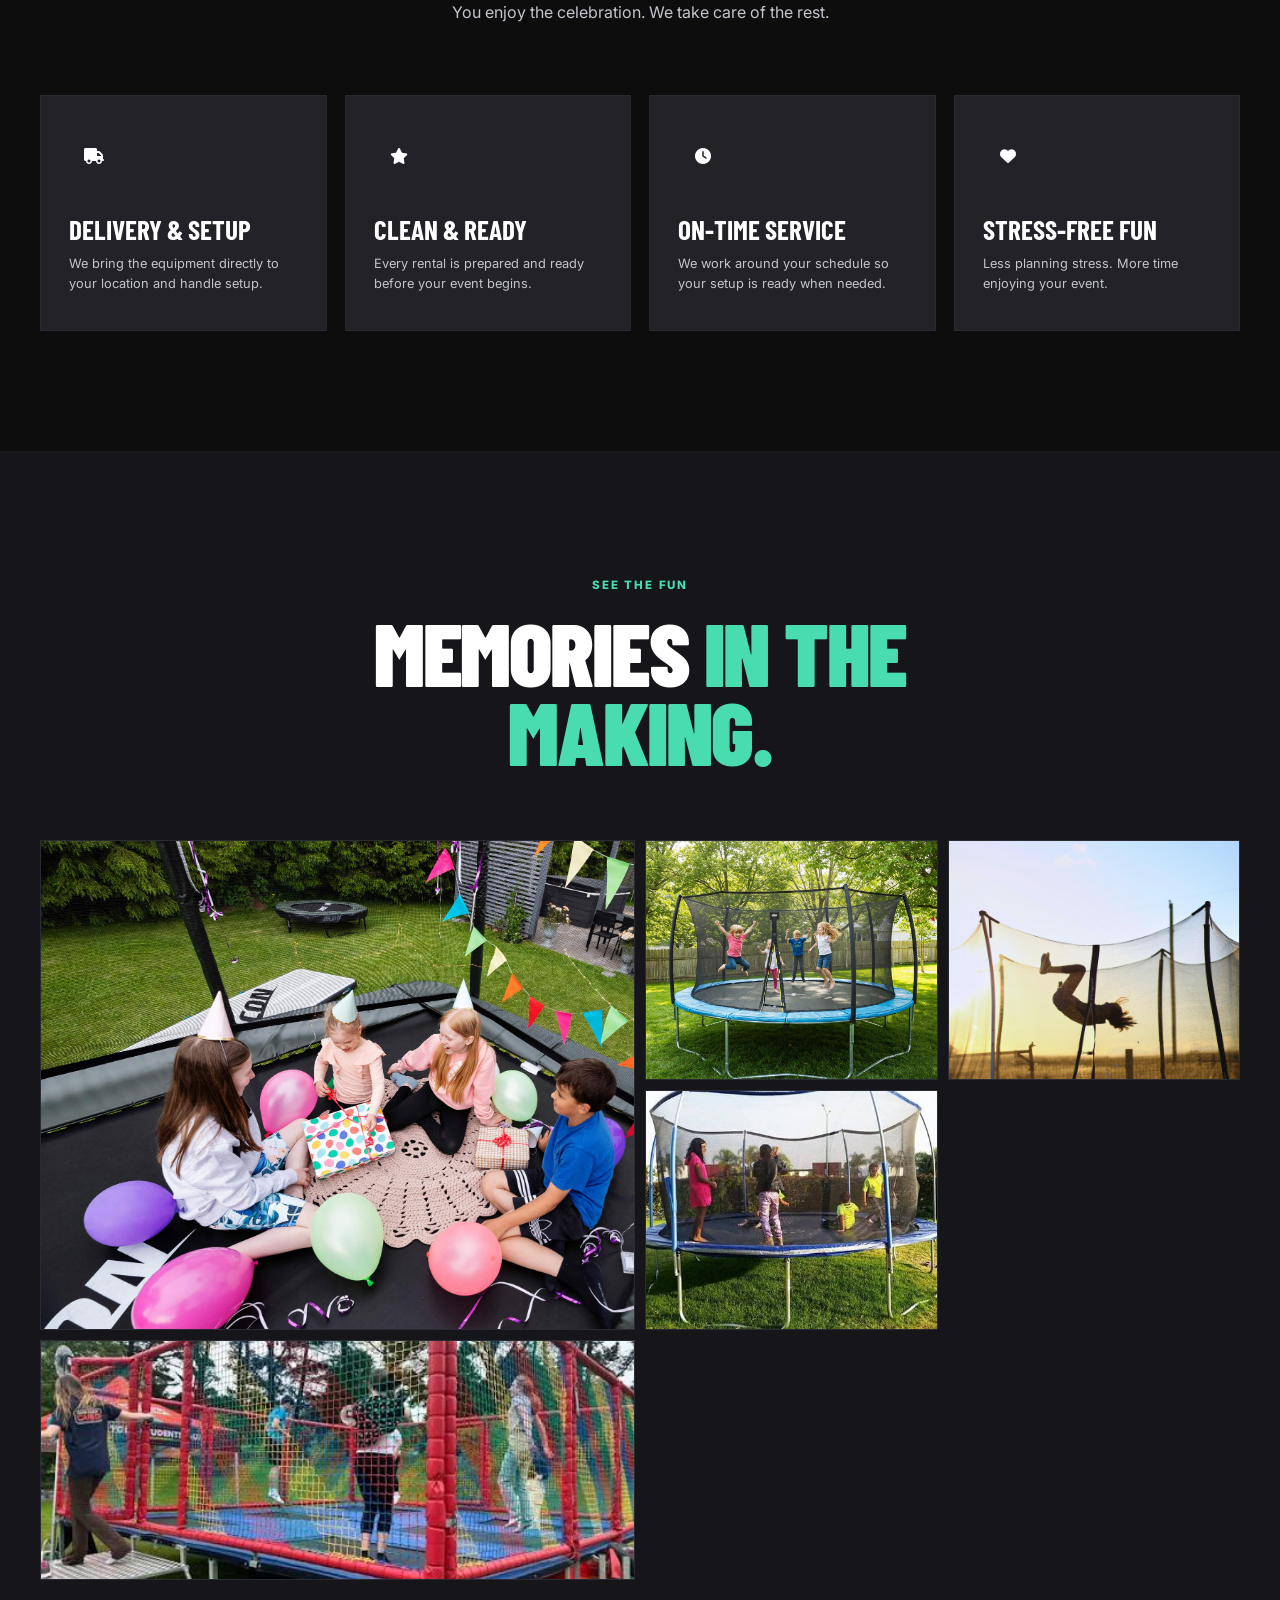
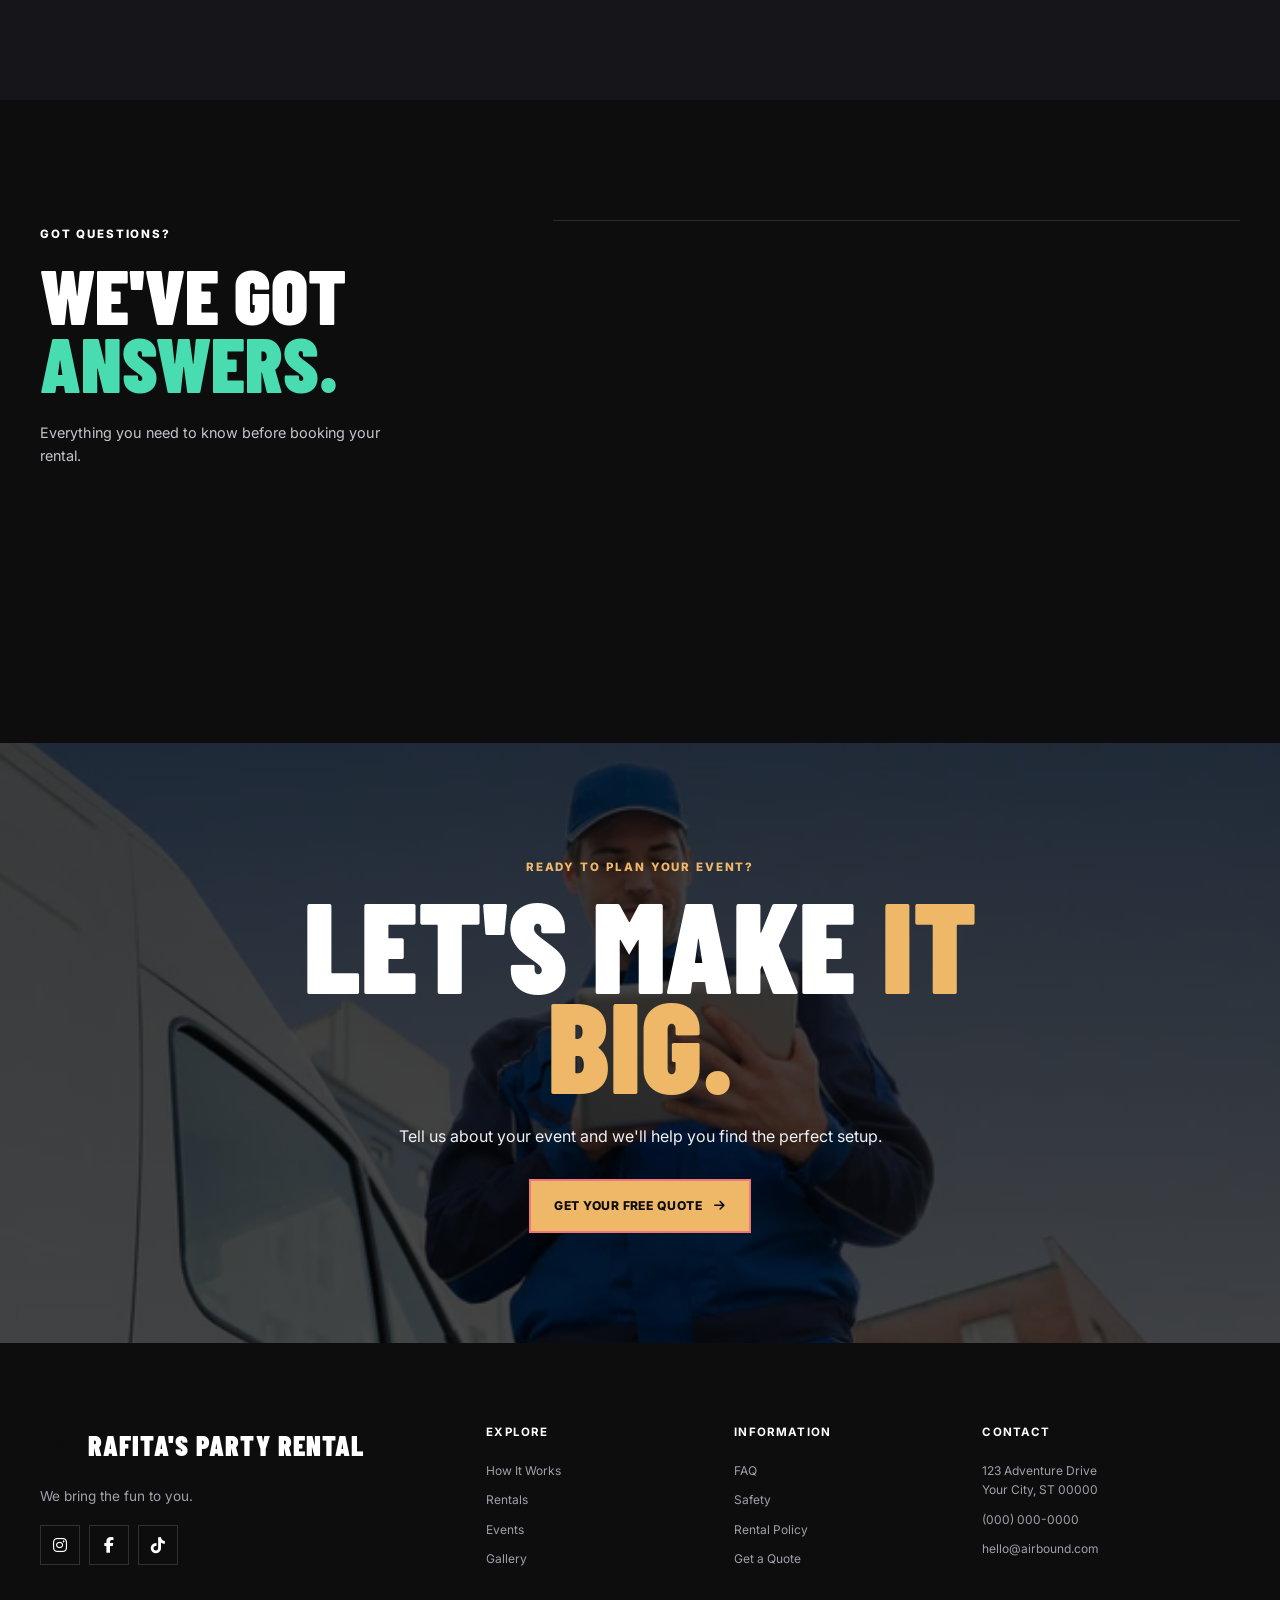
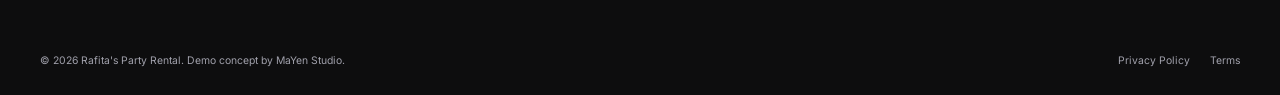
==== commit 80c0078c: "Mejoras: traduccion 50%, formulario terminado" ====
--- a/index.html
+++ b/index.html
@@ -129,8 +129,34 @@
                     Catalog
                 </a>
 
+                <div class="language-switcher">
+
+                    <button
+                        type="button"
+                        class="language-button active"
+                        data-language="en"
+                        aria-label="Switch to English"
+                    >
+                        EN
+                    </button>
+
+                    <span class="language-divider" aria-hidden="true">
+                        /
+                    </span>
+
+                    <button
+                        type="button"
+                        class="language-button"
+                        data-language="es"
+                        aria-label="Cambiar a español"
+                    >
+                        ES
+                    </button>
+
+                </div>
+
                 <a
-                    href="#quote"
+                    href="quote-request.html"
                     class="nav-button"
                 >
                     Get a Quote
@@ -187,7 +213,39 @@
             </a>
 
             <a
-                href="#quote"
+                href="catalog.html"
+                >
+                Catalog
+                </a>
+
+            <div class="language-switcher">
+
+                <button
+                    type="button"
+                    class="language-button active"
+                    data-language="en"
+                    aria-label="Switch to English"
+                >
+                    EN
+                </button>
+
+                <span class="language-divider" aria-hidden="true">
+                    /
+                </span>
+
+                <button
+                    type="button"
+                    class="language-button"
+                    data-language="es"
+                    aria-label="Cambiar a español"
+                >
+                    ES
+                </button>
+
+            </div>
+
+            <a
+                href="quote-request.html"
                 class="nav-button"
             >
                 Get a Quote
@@ -1601,7 +1659,7 @@
 
 
                 <a
-                    href="#"
+                    href="quote-request.html"
                     class="primary-button"
                 >
 
@@ -1754,7 +1812,7 @@
                         Rental Policy
                     </a>
 
-                    <a href="#quote">
+                    <a href="quote-request.html">
                         Get a Quote
                     </a>
 
@@ -1858,6 +1916,8 @@
     <script
         src="public/js/script.js"
     ></script>
+    <script src="public/js/translations.js"></script>
+    <script src="public/js/language.js"></script>
 
 
 </body>
--- a/public/css/styles - copia (2).css
+++ b/public/css/styles - copia (2).css
@@ -4029,4 +4029,892 @@
         margin-top: 70px;
         padding-top: 40px;
     }
+}
+
+
+/* =====================================================
+   QUOTE REQUEST — INTRO
+===================================================== */
+
+.quote-request-section {
+    padding: 110px 0 100px;
+}
+
+.quote-request-container {
+    width: min(
+        calc(100% - 48px),
+        var(--container)
+    );
+
+    margin: 0 auto;
+}
+
+
+/* =====================================================
+   INTRO
+===================================================== */
+
+.quote-request-intro {
+    max-width: 760px;
+
+    margin-bottom: 56px;
+}
+
+.quote-request-eyebrow {
+    display: inline-flex;
+    align-items: center;
+
+    margin-bottom: 16px;
+
+    font-size: 0.75rem;
+    font-weight: 700;
+    line-height: 1.2;
+
+    text-transform: uppercase;
+    letter-spacing: 0.12em;
+
+    color: var(--coral);
+}
+
+.quote-request-intro h1 {
+    margin: 0 0 18px;
+
+    font-size: clamp(
+        2.6rem,
+        5vw,
+        4.4rem
+    );
+
+    font-weight: 700;
+    line-height: 0.98;
+    letter-spacing: -0.035em;
+
+    color: var(--dark);
+}
+
+.quote-request-intro p {
+    max-width: 650px;
+
+    margin: 0;
+
+    font-size: 1rem;
+    line-height: 1.7;
+
+    color: var(--dark);
+    opacity: 0.82;
+}
+
+
+/* =====================================================
+   INTRO ACCENT
+===================================================== */
+
+.quote-request-intro h1::after {
+    content: "";
+
+    display: block;
+
+    width: 56px;
+    height: 5px;
+
+    margin-top: 24px;
+
+    border-radius: 999px;
+
+    background: var(--yellow);
+}
+
+
+/* =====================================================
+   QUOTE REQUEST LAYOUT
+===================================================== */
+
+.quote-request-layout {
+    display: grid;
+    grid-template-columns: minmax(0, 1.5fr) minmax(320px, 0.8fr);
+    gap: 64px;
+    align-items: start;
+}
+
+
+/* =====================================================
+   FORM WRAPPER
+===================================================== */
+
+.quote-request-form-wrapper {
+    min-width: 0;
+    padding: 42px;
+
+    background: var(--white);
+
+    border: 1px solid rgba(69, 105, 144, 0.16);
+    border-radius: 24px;
+
+    box-shadow:
+        0 16px 45px rgba(69, 105, 144, 0.08);
+}
+
+.quote-request-form-wrapper::before {
+    content: "";
+
+    display: block;
+
+    width: 48px;
+    height: 4px;
+
+    margin-bottom: 28px;
+
+    border-radius: 999px;
+
+    background: var(--mint-dark);
+}
+
+.quote-request-form {
+    display: flex;
+    flex-direction: column;
+    gap: 40px;
+}
+
+
+/* =====================================================
+   FORM SECTIONS
+===================================================== */
+
+.quote-form-section {
+    margin: 0;
+    padding: 0;
+
+    border: 0;
+}
+
+.quote-form-section legend {
+    margin-bottom: 8px;
+
+    font-size: 1.4rem;
+    font-weight: 700;
+    line-height: 1.2;
+
+    color: var(--blue-dark);
+}
+
+.quote-form-description {
+    max-width: 580px;
+
+    margin: 0 0 24px;
+
+    font-size: 0.92rem;
+    line-height: 1.6;
+
+    color: var(--blue);
+    opacity: 0.78;
+}
+
+
+/* =====================================================
+   FORM GRID
+===================================================== */
+
+.quote-form-grid {
+    display: grid;
+    grid-template-columns: repeat(2, minmax(0, 1fr));
+    gap: 20px;
+}
+
+
+/* =====================================================
+   FORM FIELDS
+===================================================== */
+
+.quote-form-field {
+    display: flex;
+    flex-direction: column;
+    gap: 8px;
+
+    margin-bottom: 20px;
+}
+
+.quote-form-grid .quote-form-field {
+    margin-bottom: 0;
+}
+
+.quote-form-field label {
+    font-size: 0.82rem;
+    font-weight: 700;
+    line-height: 1.3;
+
+    color: var(--blue-dark);
+}
+
+.quote-form-field input,
+.quote-form-field textarea {
+    width: 100%;
+
+    padding: 14px 16px;
+
+    border: 1px solid rgba(69, 105, 144, 0.18);
+    border-radius: 12px;
+
+    background: var(--white);
+
+    font-family: inherit;
+    font-size: 0.94rem;
+    line-height: 1.5;
+
+    color: var(--blue-dark);
+
+    outline: none;
+
+    transition:
+        border-color var(--transition),
+        box-shadow var(--transition),
+        transform var(--transition);
+}
+
+.quote-form-field input {
+    min-height: 52px;
+}
+
+.quote-form-field textarea {
+    min-height: 150px;
+
+    resize: vertical;
+}
+
+.quote-form-field input::placeholder,
+.quote-form-field textarea::placeholder {
+    color: var(--blue);
+    opacity: 0.48;
+}
+
+
+/* =====================================================
+   FIELD INTERACTIONS
+===================================================== */
+
+.quote-form-field input:hover,
+.quote-form-field textarea:hover {
+    border-color: rgba(69, 105, 144, 0.32);
+}
+
+.quote-form-field input:focus,
+.quote-form-field textarea:focus {
+    border-color: var(--coral);
+
+    box-shadow:
+        0 0 0 4px var(--coral-soft);
+}
+
+
+/* =====================================================
+   DATE INPUT
+===================================================== */
+
+.quote-form-field input[type="date"] {
+    color-scheme: light;
+}
+
+.quote-form-field input[type="date"]::-webkit-calendar-picker-indicator {
+    cursor: pointer;
+
+    opacity: 0.65;
+}
+
+
+/* =====================================================
+   FORM SECTION SEPARATOR
+===================================================== */
+
+.quote-form-section + .quote-form-section {
+    padding-top: 34px;
+
+    border-top: 1px solid rgba(69, 105, 144, 0.14);
+}
+
+/* =====================================================
+   QUOTE SUBMIT BUTTON
+===================================================== */
+
+.quote-submit-button {
+    display: inline-flex;
+    align-items: center;
+    justify-content: center;
+    gap: 12px;
+
+    width: 100%;
+    min-height: 56px;
+
+    margin-top: 4px;
+    padding: 15px 24px;
+
+    border: 0;
+    border-radius: 14px;
+
+    background: var(--coral);
+    color: var(--white);
+
+    font-family: inherit;
+    font-size: 0.95rem;
+    font-weight: 700;
+
+    cursor: pointer;
+
+    box-shadow:
+        0 8px 20px rgba(239, 118, 122, 0.20);
+
+    transition:
+        background var(--transition),
+        transform var(--transition),
+        box-shadow var(--transition);
+}
+
+/* =====================================================
+   QUOTE SUBMIT MESSAGE
+===================================================== */
+
+.quote-submit-message {
+    min-height: 22px;
+
+    margin: -20px 0 0;
+
+    font-size: 0.8rem;
+    line-height: 1.5;
+
+    text-align: center;
+
+    color: var(--green-dark);
+}
+
+/* =====================================================
+   BUTTON ICON
+===================================================== */
+
+.quote-submit-button i {
+    font-size: 0.85rem;
+
+    transition:
+        transform var(--transition);
+}
+
+
+/* =====================================================
+   HOVER
+===================================================== */
+
+.quote-submit-button:hover {
+    background: var(--coral-dark);
+
+    transform: translateY(-2px);
+
+    box-shadow:
+        0 12px 26px rgba(239, 118, 122, 0.25);
+}
+
+.quote-submit-button:hover i {
+    transform: translateX(4px);
+}
+
+
+/* =====================================================
+   ACTIVE
+===================================================== */
+
+.quote-submit-button:active {
+    transform: translateY(0);
+
+    box-shadow:
+        0 6px 14px rgba(239, 118, 122, 0.18);
+}
+
+
+/* =====================================================
+   KEYBOARD FOCUS
+===================================================== */
+
+.quote-submit-button:focus-visible {
+    outline: 3px solid var(--coral);
+    outline-offset: 4px;
+}
+
+/* =====================================================
+   QUOTE SUMMARY
+===================================================== */
+
+.quote-summary {
+    position: sticky;
+    top: 120px;
+
+    padding: 32px;
+
+    background: var(--white);
+
+    border: 1px solid rgba(69, 105, 144, 0.16);
+    border-radius: 24px;
+
+    box-shadow:
+        0 14px 40px rgba(69, 105, 144, 0.08);
+}
+
+
+/* =====================================================
+   SUMMARY HEADER
+===================================================== */
+
+.quote-summary-header {
+    padding-bottom: 24px;
+
+    border-bottom: 1px solid rgba(69, 105, 144, 0.12);
+}
+
+.quote-summary-eyebrow {
+    display: block;
+
+    margin-bottom: 8px;
+
+    font-size: 0.72rem;
+    font-weight: 700;
+    line-height: 1.2;
+
+    text-transform: uppercase;
+    letter-spacing: 0.12em;
+
+    color: var(--coral);
+}
+
+.quote-summary-header h2 {
+    margin: 0 0 8px;
+
+    font-size: 1.65rem;
+    line-height: 1.15;
+
+    color: var(--blue-dark);
+}
+
+.quote-summary-header p {
+    margin: 0;
+
+    font-size: 0.88rem;
+    line-height: 1.6;
+
+    color: var(--blue);
+    opacity: 0.78;
+}
+
+
+/* =====================================================
+   SELECTED ITEMS
+===================================================== */
+
+.quote-selected-items {
+    padding: 24px 0;
+}
+
+.quote-items-list {
+    display: flex;
+    flex-direction: column;
+    gap: 16px;
+}
+
+.quote-selected-item {
+    display: flex;
+    align-items: flex-start;
+    justify-content: space-between;
+    gap: 20px;
+
+    padding-bottom: 16px;
+
+    border-bottom: 1px solid rgba(69, 105, 144, 0.10);
+}
+
+.quote-selected-item-info {
+    display: flex;
+    flex-direction: column;
+    gap: 4px;
+}
+
+.quote-selected-item-info strong {
+    font-size: 0.9rem;
+    line-height: 1.3;
+
+    color: var(--blue-dark);
+}
+
+.quote-selected-item-info span {
+    font-size: 0.78rem;
+    line-height: 1.3;
+
+    color: var(--blue);
+    opacity: 0.7;
+}
+
+.quote-selected-item > strong {
+    flex-shrink: 0;
+
+    font-size: 0.88rem;
+
+    color: var(--blue-dark);
+}
+
+
+/* =====================================================
+   SUMMARY BREAKDOWN
+===================================================== */
+
+.quote-summary-breakdown {
+    display: flex;
+    flex-direction: column;
+    gap: 10px;
+
+    padding-top: 18px;
+}
+
+.quote-summary-breakdown > div {
+    display: flex;
+    align-items: center;
+    justify-content: space-between;
+    gap: 20px;
+}
+
+.quote-summary-breakdown span {
+    font-size: 0.8rem;
+    color: var(--blue);
+}
+
+.quote-summary-breakdown strong {
+    font-size: 0.82rem;
+    color: var(--blue-dark);
+}
+
+
+/* =====================================================
+   EMPTY STATE
+===================================================== */
+
+.quote-empty-state {
+    display: flex;
+    flex-direction: column;
+    align-items: center;
+
+    padding: 28px 12px;
+
+    text-align: center;
+}
+
+.quote-empty-icon {
+    display: flex;
+    align-items: center;
+    justify-content: center;
+
+    width: 52px;
+    height: 52px;
+    margin-bottom: 16px;
+
+    border-radius: 14px;
+
+    background: var(--mint);
+
+    color: var(--blue);
+}
+
+.quote-empty-icon i {
+    font-size: 1rem;
+}
+
+.quote-empty-state p {
+    margin: 0 0 6px;
+
+    font-size: 0.9rem;
+    font-weight: 700;
+
+    color: var(--blue-dark);
+}
+
+.quote-empty-state span {
+    max-width: 260px;
+
+    font-size: 0.78rem;
+    line-height: 1.55;
+
+    color: var(--blue);
+    opacity: 0.7;
+}
+
+
+/* =====================================================
+   TOTAL
+===================================================== */
+
+.quote-summary-total {
+    display: flex;
+    align-items: flex-end;
+    justify-content: space-between;
+    gap: 20px;
+
+    padding-top: 22px;
+
+    border-top: 1px solid rgba(69, 105, 144, 0.12);
+}
+
+.quote-summary-total span {
+    font-size: 0.82rem;
+    color: var(--blue);
+}
+
+.quote-summary-total strong {
+    font-size: 1.45rem;
+    line-height: 1;
+
+    color: var(--blue-dark);
+}
+
+
+/* =====================================================
+   SUMMARY NOTE
+===================================================== */
+
+.quote-summary-note {
+    margin: 14px 0 0;
+
+    font-size: 0.72rem;
+    line-height: 1.55;
+
+    color: var(--blue);
+    opacity: 0.65;
+}
+
+/* =====================================================
+   QUOTE REQUEST — TABLET
+===================================================== */
+
+@media (max-width: 1000px) {
+
+    .quote-request-layout {
+        grid-template-columns: 1fr;
+        gap: 32px;
+    }
+
+    .quote-summary {
+        position: static;
+    }
+
+}
+
+/* =====================================================
+   QUOTE REQUEST — MOBILE
+===================================================== */
+
+@media (max-width: 600px) {
+
+    /* ---------------------------------------------
+       MAIN LAYOUT
+    --------------------------------------------- */
+
+    .quote-request-layout {
+        gap: 24px;
+    }
+
+
+    /* ---------------------------------------------
+       FORM CARD
+    --------------------------------------------- */
+
+    .quote-request-form-wrapper {
+        padding: 24px 20px;
+        border-radius: 18px;
+    }
+
+    .quote-request-form {
+        gap: 32px;
+    }
+
+
+    /* ---------------------------------------------
+       FORM SECTIONS
+    --------------------------------------------- */
+
+    .quote-form-section + .quote-form-section {
+        padding-top: 28px;
+    }
+
+    .quote-form-section legend {
+        font-size: 1.25rem;
+    }
+
+    .quote-form-description {
+        margin-bottom: 20px;
+        font-size: 0.88rem;
+    }
+
+
+    /* ---------------------------------------------
+       FORM GRID
+    --------------------------------------------- */
+
+    .quote-form-grid {
+        grid-template-columns: 1fr;
+        gap: 0;
+    }
+
+    .quote-form-grid .quote-form-field {
+        margin-bottom: 20px;
+    }
+
+
+    /* ---------------------------------------------
+       INPUTS
+    --------------------------------------------- */
+
+    .quote-form-field input,
+    .quote-form-field textarea {
+        padding: 13px 14px;
+        border-radius: 10px;
+    }
+
+    .quote-form-field input {
+        min-height: 50px;
+    }
+
+    .quote-form-field textarea {
+        min-height: 140px;
+    }
+
+
+    /* ---------------------------------------------
+       SUBMIT BUTTON
+    --------------------------------------------- */
+
+    .quote-submit-button {
+        min-height: 54px;
+        border-radius: 12px;
+    }
+
+
+    /* ---------------------------------------------
+       SUMMARY CARD
+    --------------------------------------------- */
+
+    .quote-summary {
+        padding: 24px 20px;
+        border-radius: 18px;
+    }
+
+    .quote-summary-header {
+        padding-bottom: 20px;
+    }
+
+    .quote-summary-header h2 {
+        font-size: 1.45rem;
+    }
+
+    .quote-selected-items {
+        padding: 20px 0;
+    }
+
+
+    /* ---------------------------------------------
+       SUMMARY TOTAL
+    --------------------------------------------- */
+
+    .quote-summary-total strong {
+        font-size: 1.3rem;
+    }
+
+
+/* ---------------------------------------------
+   INTRO
+--------------------------------------------- */
+
+.quote-request-section {
+    padding: 80px 0 70px;
+}
+
+.quote-request-container {
+    width: min(
+        calc(100% - 32px),
+        var(--container)
+    );
+}
+
+.quote-request-intro {
+    margin-bottom: 36px;
+}
+
+.quote-request-intro h1 {
+    font-size: clamp(
+        2.3rem,
+        11vw,
+        3.2rem
+    );
+}
+
+.quote-request-intro p {
+    font-size: 0.92rem;
+    line-height: 1.65;
+}
+}
+
+
+/* =====================================================
+   LANGUAGE SWITCHER
+===================================================== */
+
+.language-switcher {
+    display: flex;
+    align-items: center;
+    gap: 5px;
+
+    margin-left: 8px;
+}
+
+.language-button {
+    padding: 5px 3px;
+
+    border: 0;
+    background: transparent;
+
+    font-family: inherit;
+    font-size: 0.72rem;
+    font-weight: 700;
+
+    color: var(--blue);
+    letter-spacing: 0.05em;
+
+    cursor: pointer;
+
+    transition:
+        color var(--transition),
+        opacity var(--transition);
+}
+
+.language-button:hover {
+    color: var(--coral);
+}
+
+.language-button.active {
+    color: var(--coral);
+}
+
+.language-divider {
+    font-size: 0.7rem;
+
+    color: var(--blue);
+    opacity: 0.35;
+
+    user-select: none;
+}
+
+/* =====================================================
+   MOBILE LANGUAGE SWITCHER
+===================================================== */
+
+@media (max-width: 900px) {
+
+    .mobile-nav .language-switcher {
+        justify-content: center;
+
+        width: 100%;
+
+        margin: 8px 0;
+        padding: 10px 0;
+    }
+
 }
